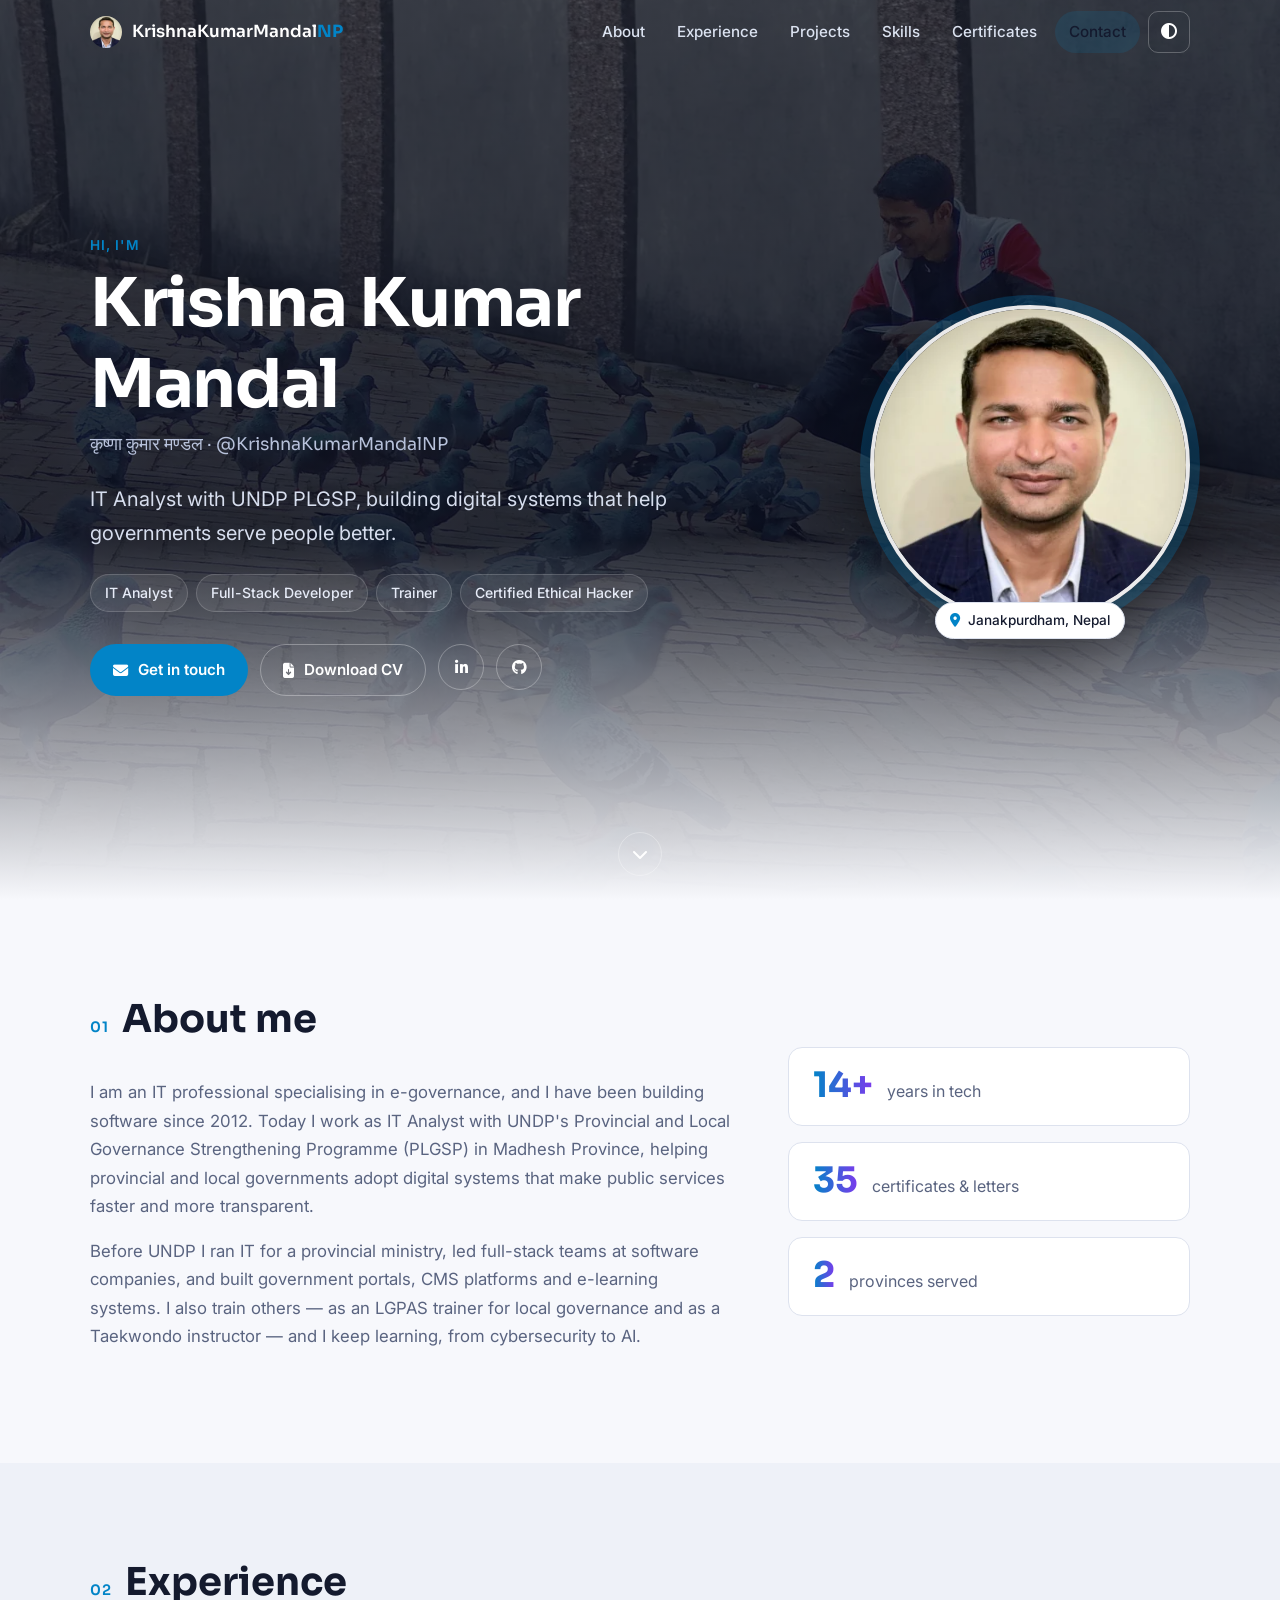
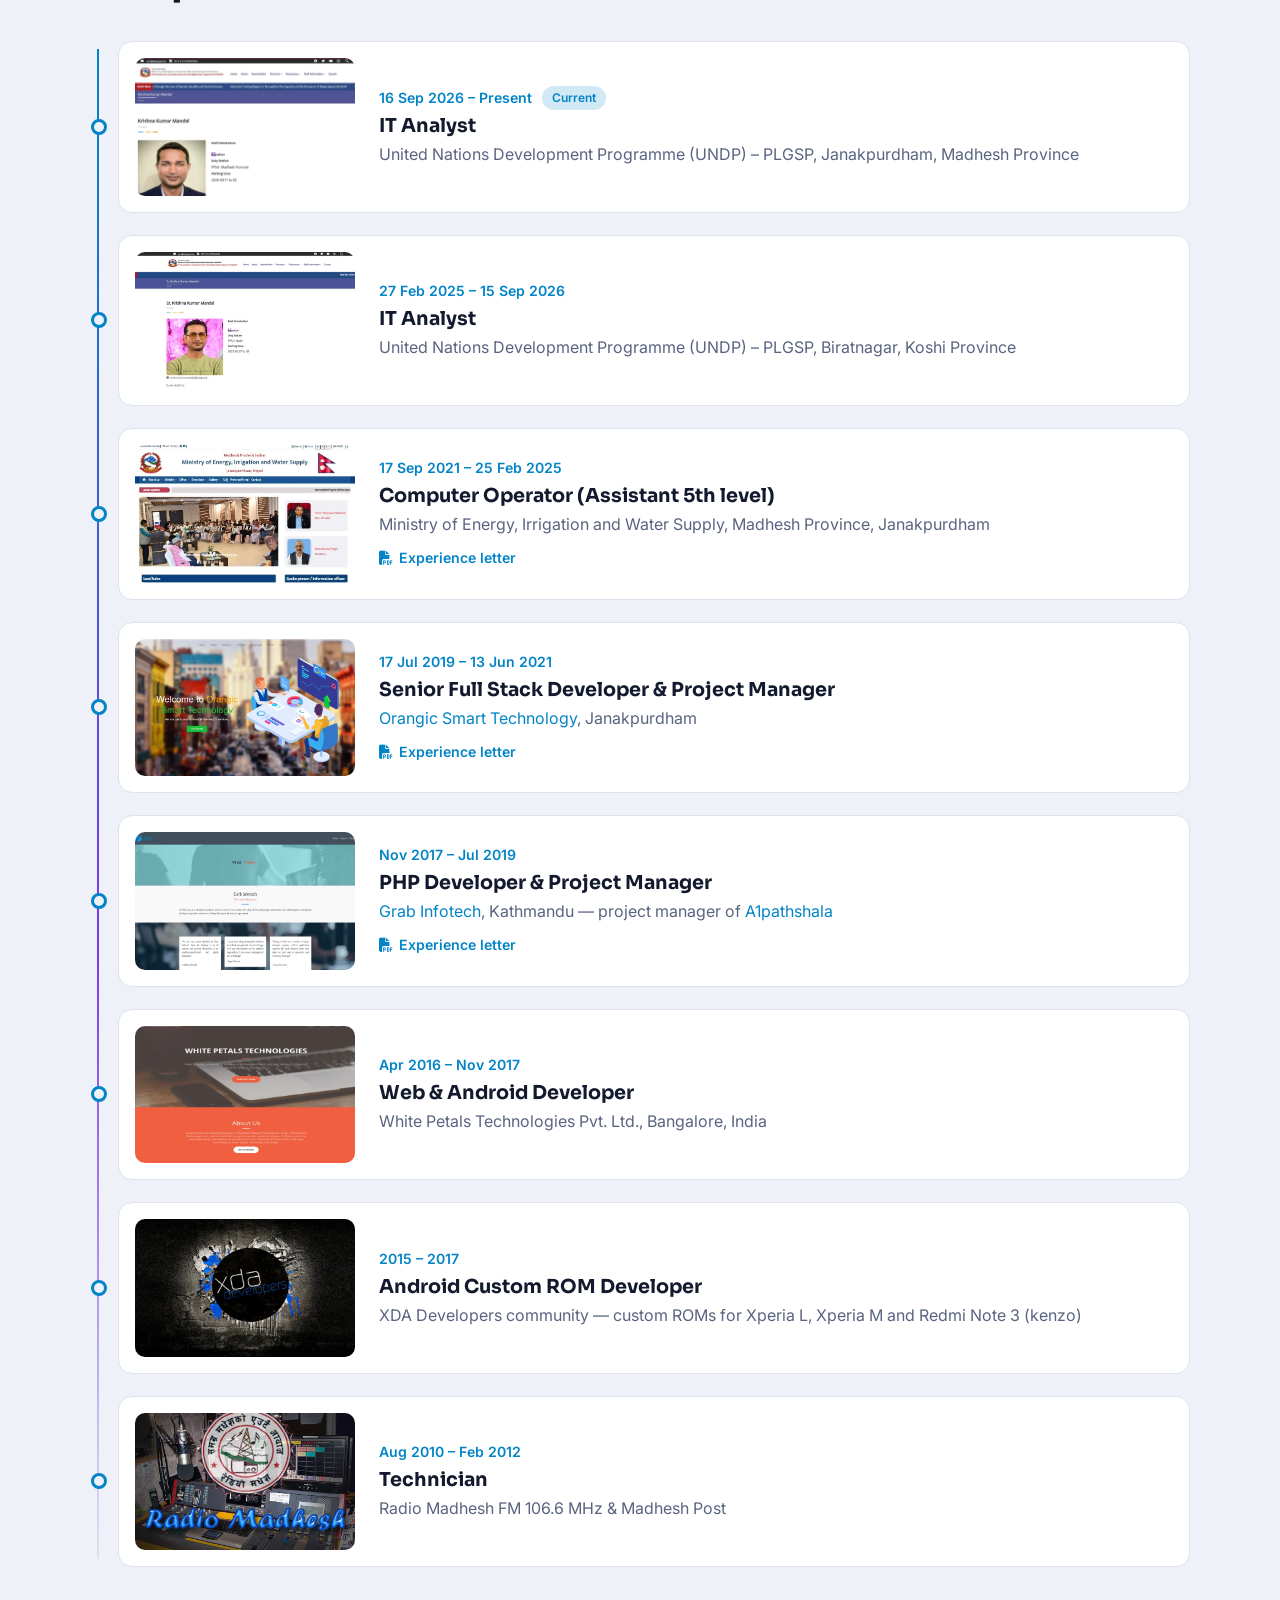
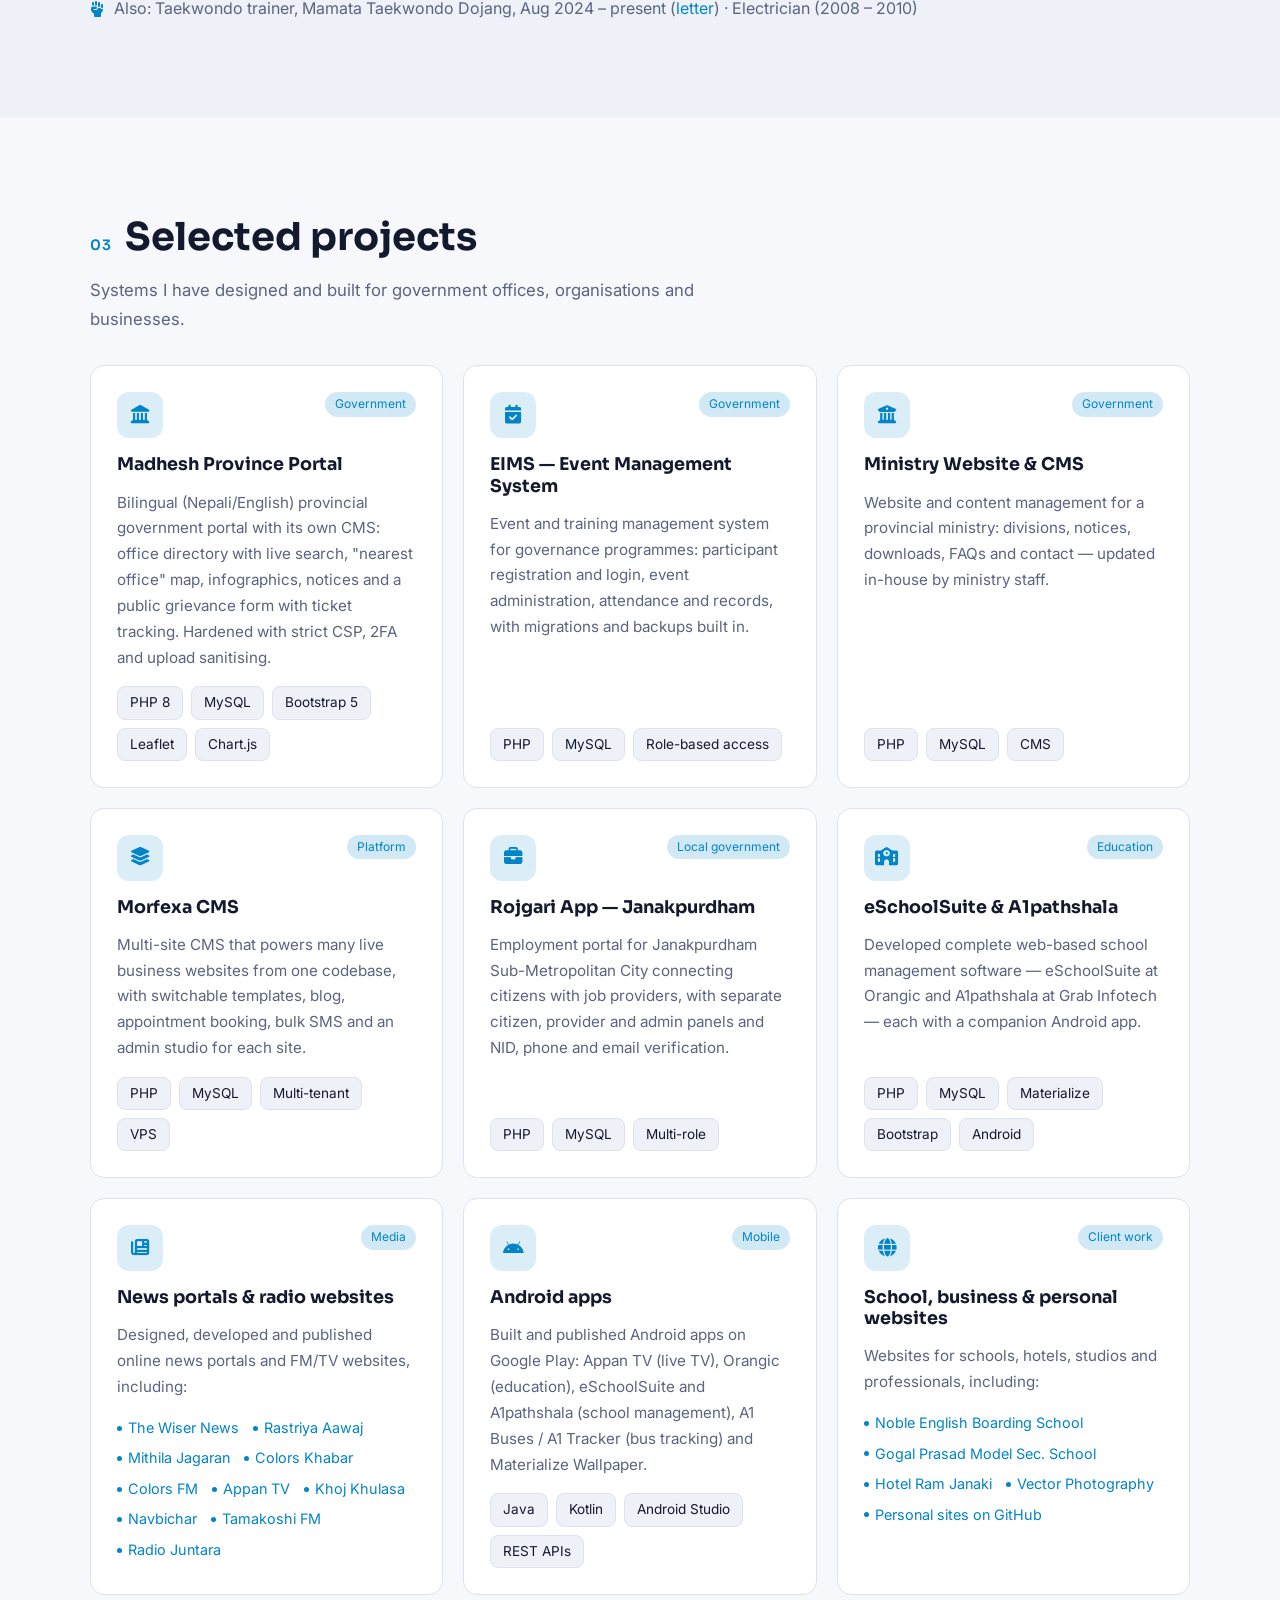
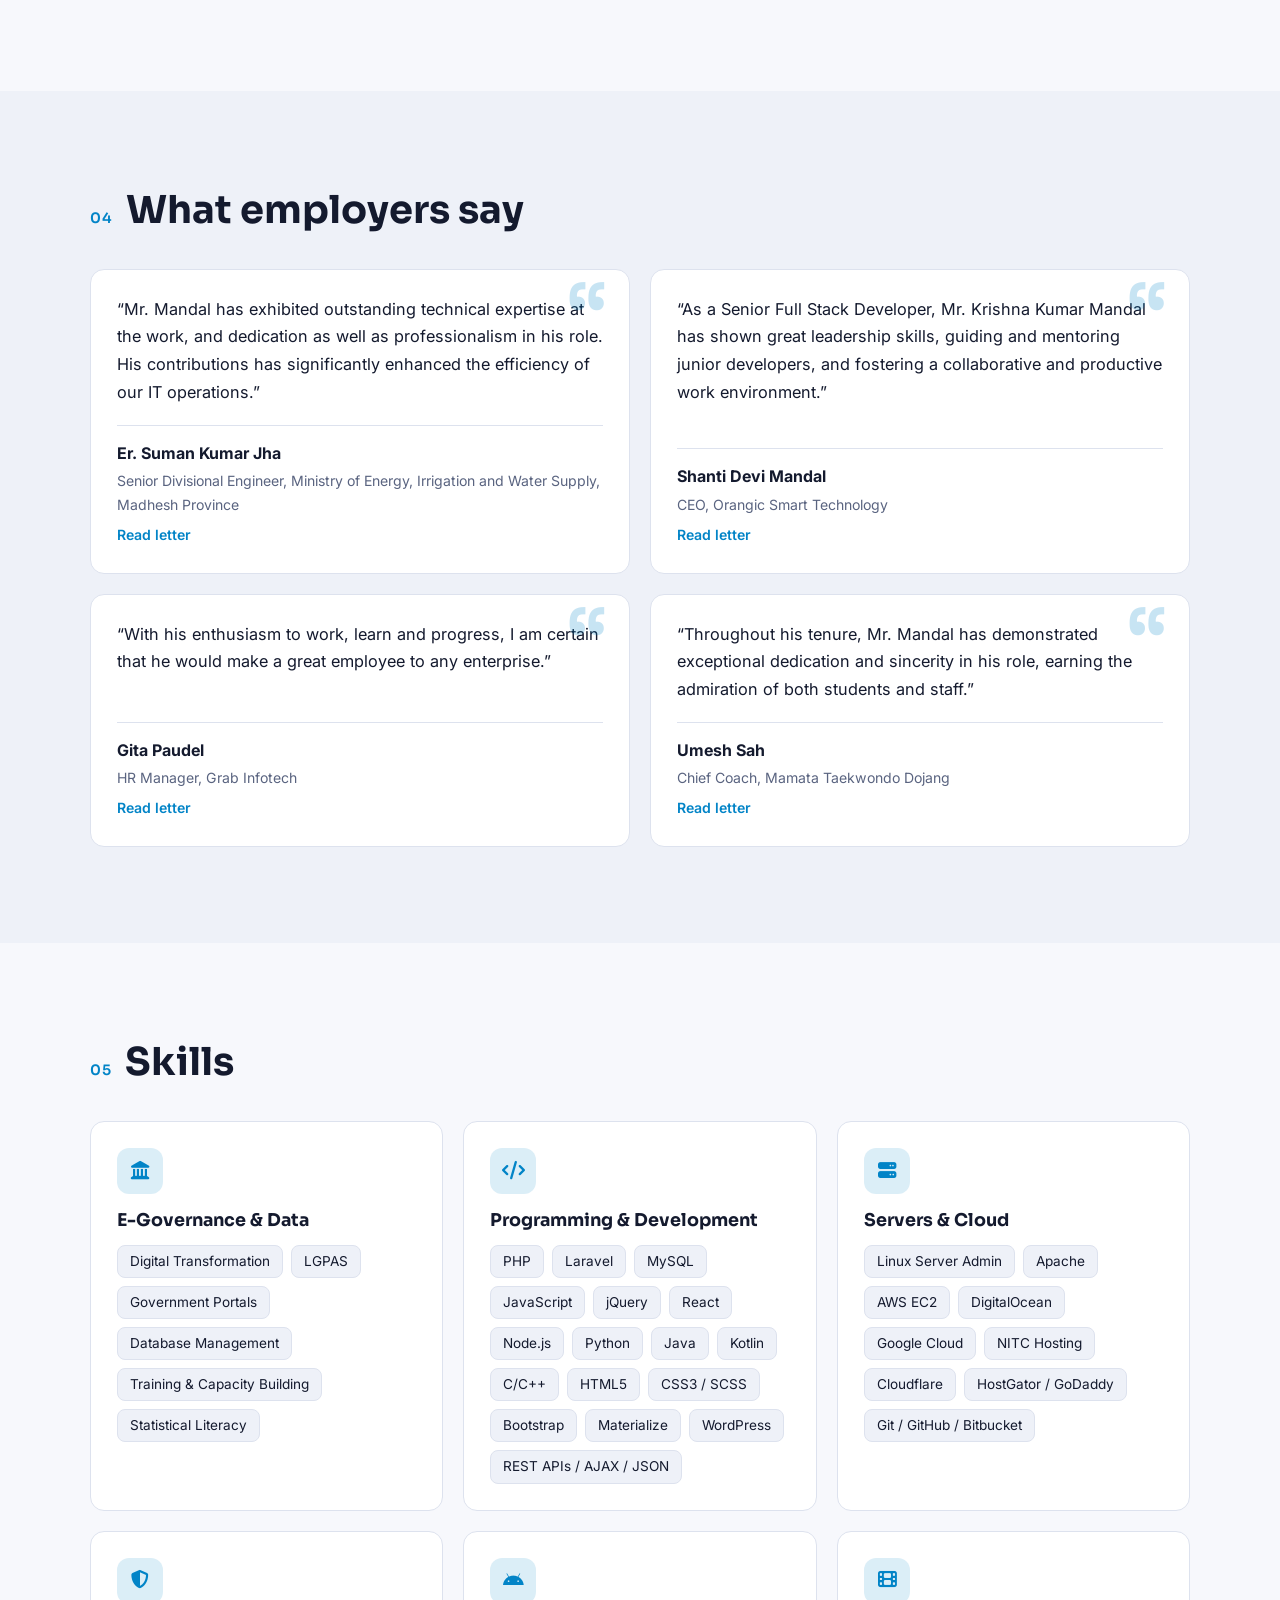
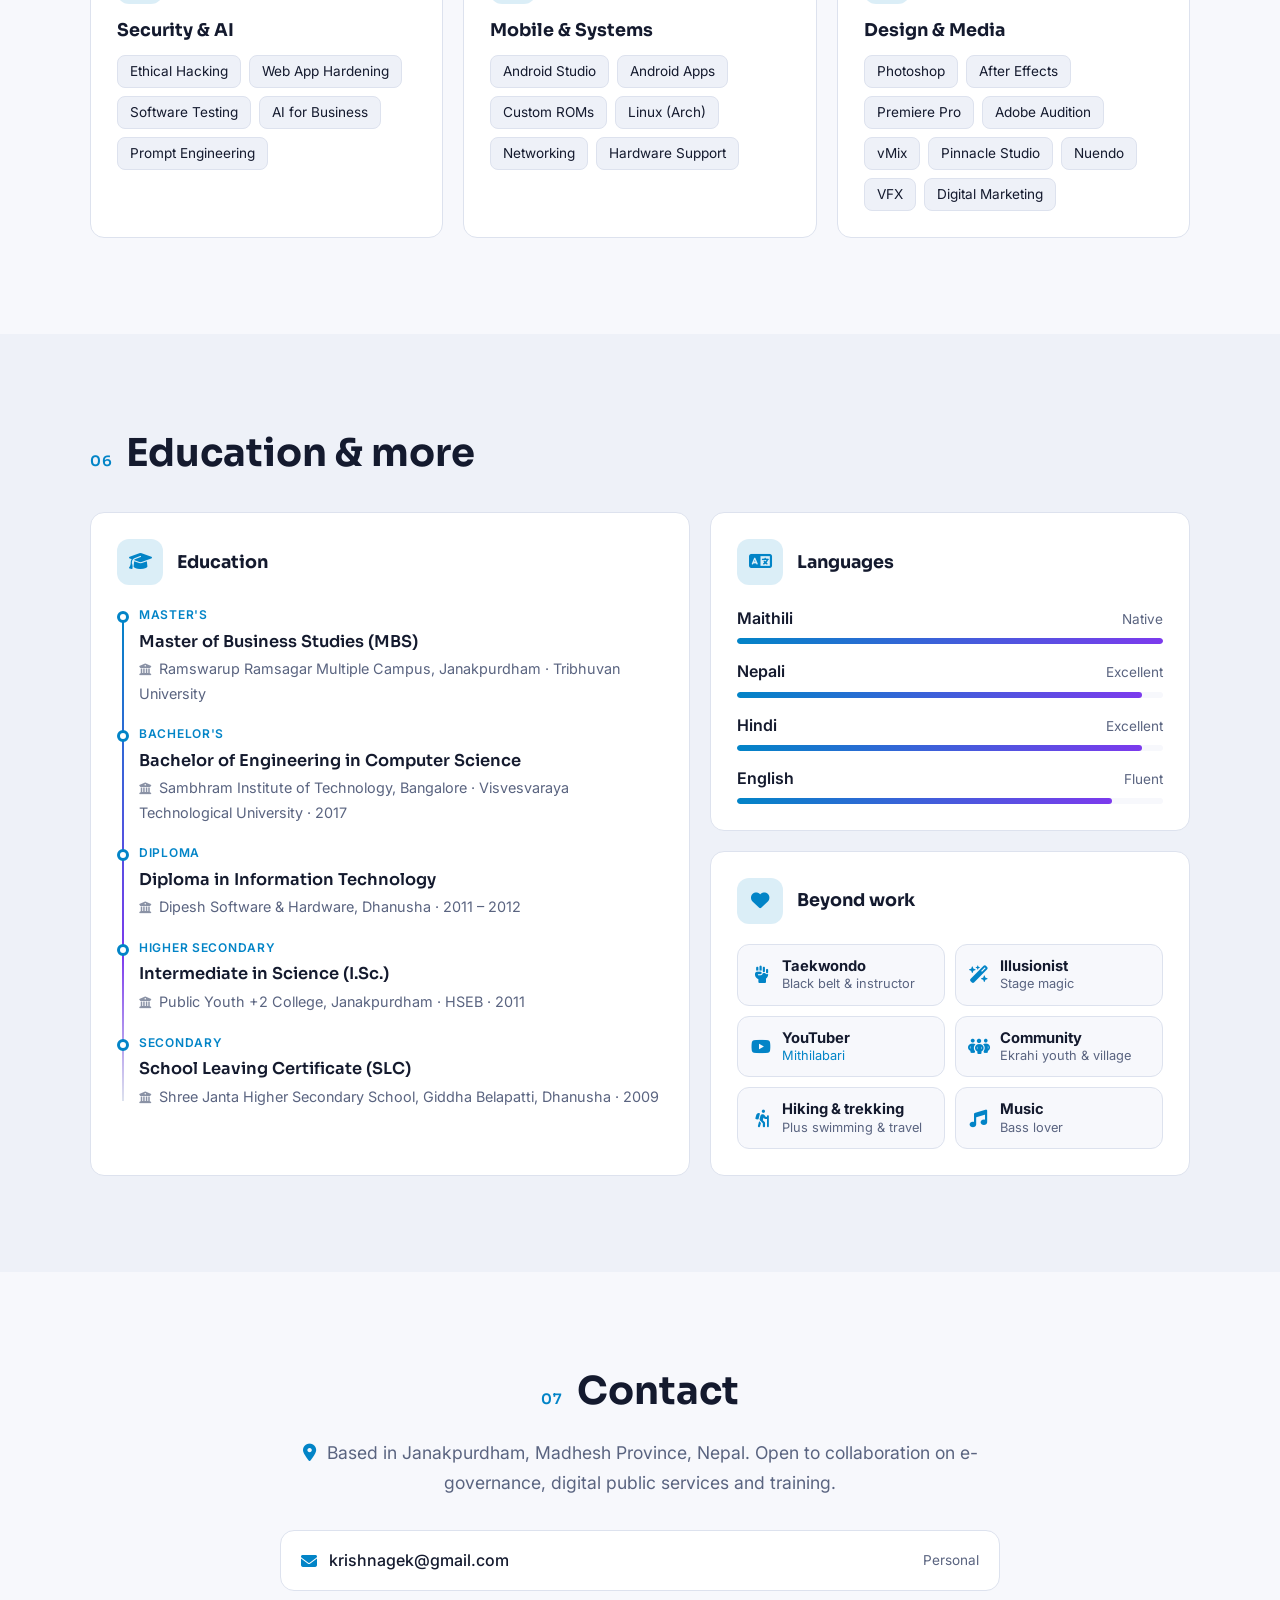
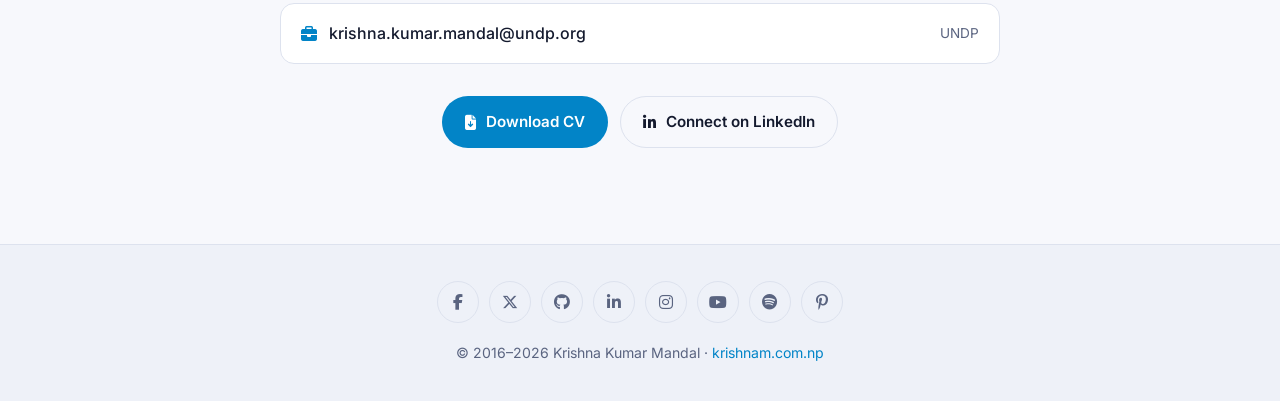
==== index.html @ f841119c "Use IT Analyst as job title Co-Authored-By: Claude Opus 5.5 <noreply@anthropic.com>" ====
<!DOCTYPE html>
<html lang="en">
<head>
	<meta charset="utf-8">
	<meta name="viewport" content="width=device-width, initial-scale=1">
	<title>Krishna Kumar Mandal — IT Analyst</title>
	<meta name="description" content="Krishna Kumar Mandal (कृष्णा कुमार मण्डल) is an IT Analyst with UNDP PLGSP in Janakpurdham, Nepal — building government portals, CMS platforms and digital systems since 2012.">
	<meta name="author" content="Krishna Kumar Mandal">
	<meta name="keywords" content="Krishna Kumar Mandal, कृष्णा कुमार मण्डल, KrishnaKumarMandalNP, hacksterkrishna, krishna mandal, IT analyst, e-governance, UNDP, PLGSP, LGPAS, Madhesh Province, Koshi Province, Janakpurdham, full stack developer, PHP developer, Nepal">
	<meta name="robots" content="index, follow">
	<link rel="canonical" href="https://krishnam.com.np/">

	<!-- Site verification -->
	<meta name="google-site-verification" content="TbnP3-AzugEywa9hH31K4Ud82XLgYtoHEo0uzJ1GhJk">
	<meta name="p:domain_verify" content="372b259136776056f7aa1ce5b2c9c7e9">
	<meta name="msvalidate.01" content="0D26ECF855818B83CFB030E426FFCFA2">

	<!-- Social preview -->
	<meta property="og:type" content="profile">
	<meta property="og:title" content="Krishna Kumar Mandal — IT Analyst">
	<meta property="og:description" content="IT Analyst with UNDP PLGSP, Madhesh Province. Full-stack developer and trainer building digital systems for government since 2012.">
	<meta property="og:url" content="https://krishnam.com.np/">
	<meta property="og:image" content="https://krishnam.com.np/images/web/og.jpg">
	<meta name="twitter:card" content="summary_large_image">

	<link rel="icon" type="image/png" href="images/icon.png">
	<link rel="apple-touch-icon" href="images/icon.png">
	<meta name="theme-color" content="#0b1020">
	<script>
		document.documentElement.classList.add('js');
		try { var t = localStorage.getItem('theme'); if (t) document.documentElement.dataset.theme = t; } catch (e) {}
	</script>

	<!-- Google Tag Manager -->
	<script>(function(w,d,s,l,i){w[l]=w[l]||[];w[l].push({'gtm.start':
	new Date().getTime(),event:'gtm.js'});var f=d.getElementsByTagName(s)[0],
	j=d.createElement(s),dl=l!='dataLayer'?'&l='+l:'';j.async=true;j.src=
	'https://www.googletagmanager.com/gtm.js?id='+i+dl;f.parentNode.insertBefore(j,f);
	})(window,document,'script','dataLayer','GTM-P4JSN5J');</script>
	<!-- End Google Tag Manager -->

	<link rel="preconnect" href="https://fonts.googleapis.com">
	<link rel="preconnect" href="https://fonts.gstatic.com" crossorigin>
	<link rel="stylesheet" href="https://fonts.googleapis.com/css2?family=Inter:wght@400;500;600&family=Sora:wght@600;700&display=swap">
	<link rel="stylesheet" href="https://cdnjs.cloudflare.com/ajax/libs/font-awesome/6.5.2/css/all.min.css" crossorigin="anonymous" referrerpolicy="no-referrer">
	<link rel="stylesheet" href="assets/css/style.css">
	<link rel="preload" as="image" href="images/web/banner.webp">

	<script type="application/ld+json">
	{
		"@context": "https://schema.org",
		"@type": "Person",
		"name": "Krishna Kumar Mandal",
		"alternateName": ["कृष्णा कुमार मण्डल", "KrishnaKumarMandalNP", "hacksterkrishna"],
		"url": "https://krishnam.com.np/",
		"image": "https://krishnam.com.np/images/web/krishna.webp",
		"jobTitle": "IT Analyst",
		"worksFor": { "@type": "Organization", "name": "United Nations Development Programme (UNDP) – PLGSP" },
		"address": { "@type": "PostalAddress", "addressLocality": "Janakpurdham", "addressRegion": "Madhesh Province", "addressCountry": "NP" },
		"alumniOf": [
			{ "@type": "CollegeOrUniversity", "name": "Sambhram Institute of Technology, Bangalore (Visvesvaraya Technological University)" },
			{ "@type": "CollegeOrUniversity", "name": "Ramswarup Ramsagar Multiple Campus, Janakpurdham (Tribhuvan University)" }
		],
		"knowsLanguage": ["Nepali", "Maithili", "Hindi", "English"],
		"knowsAbout": ["E-governance", "Web development", "PHP", "Database management", "Digital transformation", "Cybersecurity", "LGPAS"],
		"sameAs": [
			"https://github.com/KrishnaKumarMandalNP",
			"https://www.linkedin.com/in/hacksterkrishna",
			"https://www.facebook.com/KrishnaKumarMandalNP",
			"https://x.com/hacksterkrishna",
			"https://instagram.com/hacksterkrishna",
			"https://www.youtube.com/mithilabari"
		]
	}
	</script>
</head>
<body>
	<!-- Google Tag Manager (noscript) -->
	<noscript><iframe src="https://www.googletagmanager.com/ns.html?id=GTM-P4JSN5J" height="0" width="0" style="display:none;visibility:hidden"></iframe></noscript>

	<a class="skip-link" href="#main">Skip to content</a>

	<header class="site-header" id="top">
		<div class="container nav-bar">
			<a class="brand" href="#top" aria-label="KrishnaKumarMandalNP — back to top">
				<img src="images/web/krishna-sm.webp" alt="" width="32" height="32">
				<span>KrishnaKumarMandal<b>NP</b></span>
			</a>
			<div class="nav-tools">
				<button class="theme-toggle" type="button" aria-label="Switch colour theme"><i class="fa-solid fa-circle-half-stroke" aria-hidden="true"></i></button>
				<button class="nav-toggle" aria-expanded="false" aria-controls="site-nav" aria-label="Open menu">
					<i class="fa-solid fa-bars" aria-hidden="true"></i>
				</button>
			</div>
			<nav id="site-nav" class="site-nav" aria-label="Main">
				<a href="#about">About</a>
				<a href="#experience">Experience</a>
				<a href="#projects">Projects</a>
				<a href="#skills">Skills</a>
				<a href="certificates.html">Certificates</a>
				<a href="#contact" class="nav-cta">Contact</a>
			</nav>
		</div>
	</header>

	<main id="main">
		<!-- Hero -->
		<section class="hero">
			<div class="container hero-inner">
				<div class="hero-text">
					<p class="eyebrow">Hi, I'm</p>
					<h1>Krishna Kumar Mandal</h1>
					<p class="handle"><span lang="ne">कृष्णा कुमार मण्डल</span> · @KrishnaKumarMandalNP</p>
					<p class="lead">IT Analyst with UNDP PLGSP, building digital systems that help governments serve people better.</p>
					<ul class="chips" aria-label="Roles">
						<li>IT Analyst</li>
						<li>Full-Stack Developer</li>
						<li>Trainer</li>
						<li>Certified Ethical Hacker</li>
					</ul>
					<div class="hero-actions">
						<a class="btn btn-primary" href="#contact"><i class="fa-solid fa-envelope" aria-hidden="true"></i> Get in touch</a>
						<a class="btn btn-ghost" href="cv/Krishna-Kumar-Mandal-CV.pdf" target="_blank" rel="noopener"><i class="fa-solid fa-file-arrow-down" aria-hidden="true"></i> Download CV</a>
						<a class="btn btn-ghost btn-icon" href="https://www.linkedin.com/in/hacksterkrishna" target="_blank" rel="noopener" aria-label="LinkedIn"><i class="fa-brands fa-linkedin-in" aria-hidden="true"></i></a>
						<a class="btn btn-ghost btn-icon" href="https://github.com/KrishnaKumarMandalNP" target="_blank" rel="noopener" aria-label="GitHub"><i class="fa-brands fa-github" aria-hidden="true"></i></a>
					</div>
				</div>
				<div class="hero-photo">
					<img src="images/web/krishna.webp" alt="Portrait of Krishna Kumar Mandal" width="365" height="365">
					<p class="hero-badge"><i class="fa-solid fa-location-dot" aria-hidden="true"></i> Janakpurdham, Nepal</p>
				</div>
			</div>
			<a class="scroll-hint" href="#about" aria-label="Scroll to About"><i class="fa-solid fa-chevron-down" aria-hidden="true"></i></a>
		</section>

		<!-- About -->
		<section id="about" class="section">
			<div class="container about-grid">
				<div class="reveal">
					<h2 class="section-title"><span>01</span> About me</h2>
					<p>I am an IT professional specialising in e-governance, and I have been building software since 2012. Today I work as IT Analyst with UNDP's Provincial and Local Governance Strengthening Programme (PLGSP) in Madhesh Province, helping provincial and local governments adopt digital systems that make public services faster and more transparent.</p>
					<p>Before UNDP I ran IT for a provincial ministry, led full-stack teams at software companies, and built government portals, CMS platforms and e-learning systems. I also train others — as an LGPAS trainer for local governance and as a Taekwondo instructor — and I keep learning, from cybersecurity to AI.</p>
				</div>
				<ul class="stats reveal" aria-label="Highlights">
					<li><strong data-since="2012">10+</strong><span>years in tech</span></li>
					<li><strong>35</strong><span>certificates &amp; letters</span></li>
					<li><strong>2</strong><span>provinces served</span></li>
				</ul>
			</div>
		</section>

		<!-- Experience -->
		<section id="experience" class="section section-alt">
			<div class="container">
				<h2 class="section-title reveal"><span>02</span> Experience</h2>
				<ol class="timeline">
					<li class="job reveal">
						<img src="images/web/plgsp-madhesh.webp" alt="Krishna Kumar Mandal's staff profile on the PLGSP website" width="900" height="563" loading="lazy">
						<div class="job-body">
							<p class="job-date">16 Sep 2026 – Present <span class="badge">Current</span></p>
							<h3>IT Analyst</h3>
							<p class="job-org">United Nations Development Programme (UNDP) – PLGSP, Janakpurdham, Madhesh Province</p>
						</div>
					</li>
					<li class="job reveal">
						<img src="images/web/plgsp.webp" alt="PLGSP – Provincial and Local Governance Strengthening Programme" width="900" height="458" loading="lazy">
						<div class="job-body">
							<p class="job-date">27 Feb 2025 – 15 Sep 2026</p>
							<h3>IT Analyst</h3>
							<p class="job-org">United Nations Development Programme (UNDP) – PLGSP, Biratnagar, Koshi Province</p>
						</div>
					</li>
					<li class="job reveal">
						<img src="images/web/mowsed.webp" alt="Ministry of Energy, Irrigation and Water Supply, Madhesh Province" width="681" height="435" loading="lazy">
						<div class="job-body">
							<p class="job-date">17 Sep 2021 – 25 Feb 2025</p>
							<h3>Computer Operator (Assistant 5th level)</h3>
							<p class="job-org">Ministry of Energy, Irrigation and Water Supply, Madhesh Province, Janakpurdham</p>
							<a class="job-doc" href="certificate/experience-mowsed-madhesh-2025.pdf" target="_blank" rel="noopener"><i class="fa-solid fa-file-pdf" aria-hidden="true"></i> Experience letter</a>
						</div>
					</li>
					<li class="job reveal">
						<img src="images/web/orangic.webp" alt="Orangic Smart Technology" width="900" height="447" loading="lazy">
						<div class="job-body">
							<p class="job-date">17 Jul 2019 – 13 Jun 2021</p>
							<h3>Senior Full Stack Developer &amp; Project Manager</h3>
							<p class="job-org"><a href="https://orangicsmarttechnology.com.np" target="_blank" rel="noopener">Orangic Smart Technology</a>, Janakpurdham</p>
							<a class="job-doc" href="certificate/experience-orangic-2021.pdf" target="_blank" rel="noopener"><i class="fa-solid fa-file-pdf" aria-hidden="true"></i> Experience letter</a>
						</div>
					</li>
					<li class="job reveal">
						<img src="images/web/pic06.webp" alt="Grab Infotech" width="683" height="416" loading="lazy">
						<div class="job-body">
							<p class="job-date">Nov 2017 – Jul 2019</p>
							<h3>PHP Developer &amp; Project Manager</h3>
							<p class="job-org"><a href="http://grabinfotech.com/" target="_blank" rel="noopener">Grab Infotech</a>, Kathmandu — project manager of <a href="https://a1pathshala.com/" target="_blank" rel="noopener">A1pathshala</a></p>
							<a class="job-doc" href="certificate/experience-grab-infotech-2019.pdf" target="_blank" rel="noopener"><i class="fa-solid fa-file-pdf" aria-hidden="true"></i> Experience letter</a>
						</div>
					</li>
					<li class="job reveal">
						<img src="images/web/pic01.webp" alt="White Petals Technologies website" width="638" height="416" loading="lazy">
						<div class="job-body">
							<p class="job-date">Apr 2016 – Nov 2017</p>
							<h3>Web &amp; Android Developer</h3>
							<p class="job-org">White Petals Technologies Pvt. Ltd., Bangalore, India</p>
						</div>
					</li>
					<li class="job reveal">
						<img src="images/web/pic02.webp" alt="Android custom ROM development" width="770" height="416" loading="lazy">
						<div class="job-body">
							<p class="job-date">2015 – 2017</p>
							<h3>Android Custom ROM Developer</h3>
							<p class="job-org">XDA Developers community — custom ROMs for Xperia L, Xperia M and Redmi Note 3 (kenzo)</p>
						</div>
					</li>
					<li class="job reveal">
						<img src="images/web/pic03.webp" alt="Radio Madhesh FM 106.6 MHz" width="800" height="599" loading="lazy">
						<div class="job-body">
							<p class="job-date">Aug 2010 – Feb 2012</p>
							<h3>Technician</h3>
							<p class="job-org">Radio Madhesh FM 106.6 MHz &amp; Madhesh Post</p>
						</div>
					</li>
				</ol>
				<p class="also reveal"><i class="fa-solid fa-hand-fist" aria-hidden="true"></i> <span>Also: Taekwondo trainer, Mamata Taekwondo Dojang, Aug 2024 – present (<a href="certificate/taekwondo-instructor-mamata-dojang-2081.pdf" target="_blank" rel="noopener">letter</a>) · Electrician (2008 – 2010)</span></p>
			</div>
		</section>

		<!-- Projects -->
		<section id="projects" class="section">
			<div class="container">
				<h2 class="section-title reveal"><span>03</span> Selected projects</h2>
				<p class="section-lead reveal">Systems I have designed and built for government offices, organisations and businesses.</p>
				<div class="cards projects">
					<article class="card project reveal">
						<div class="project-head"><i class="fa-solid fa-landmark card-icon" aria-hidden="true"></i><span class="badge">Government</span></div>
						<h3>Madhesh Province Portal</h3>
						<p>Bilingual (Nepali/English) provincial government portal with its own CMS: office directory with live search, "nearest office" map, infographics, notices and a public grievance form with ticket tracking. Hardened with strict CSP, 2FA and upload sanitising.</p>
						<ul class="tags"><li>PHP 8</li><li>MySQL</li><li>Bootstrap 5</li><li>Leaflet</li><li>Chart.js</li></ul>
					</article>
					<article class="card project reveal">
						<div class="project-head"><i class="fa-solid fa-calendar-check card-icon" aria-hidden="true"></i><span class="badge">Government</span></div>
						<h3>EIMS — Event Management System</h3>
						<p>Event and training management system for governance programmes: participant registration and login, event administration, attendance and records, with migrations and backups built in.</p>
						<ul class="tags"><li>PHP</li><li>MySQL</li><li>Role-based access</li></ul>
					</article>
					<article class="card project reveal">
						<div class="project-head"><i class="fa-solid fa-building-columns card-icon" aria-hidden="true"></i><span class="badge">Government</span></div>
						<h3>Ministry Website &amp; CMS</h3>
						<p>Website and content management for a provincial ministry: divisions, notices, downloads, FAQs and contact — updated in-house by ministry staff.</p>
						<ul class="tags"><li>PHP</li><li>MySQL</li><li>CMS</li></ul>
					</article>
					<article class="card project reveal">
						<div class="project-head"><i class="fa-solid fa-layer-group card-icon" aria-hidden="true"></i><span class="badge">Platform</span></div>
						<h3>Morfexa CMS</h3>
						<p>Multi-site CMS that powers many live business websites from one codebase, with switchable templates, blog, appointment booking, bulk SMS and an admin studio for each site.</p>
						<ul class="tags"><li>PHP</li><li>MySQL</li><li>Multi-tenant</li><li>VPS</li></ul>
					</article>
					<article class="card project reveal">
						<div class="project-head"><i class="fa-solid fa-briefcase card-icon" aria-hidden="true"></i><span class="badge">Local government</span></div>
						<h3>Rojgari App — Janakpurdham</h3>
						<p>Employment portal for Janakpurdham Sub-Metropolitan City connecting citizens with job providers, with separate citizen, provider and admin panels and NID, phone and email verification.</p>
						<ul class="tags"><li>PHP</li><li>MySQL</li><li>Multi-role</li></ul>
					</article>
					<article class="card project reveal">
						<div class="project-head"><i class="fa-solid fa-school card-icon" aria-hidden="true"></i><span class="badge">Education</span></div>
						<h3>eSchoolSuite &amp; A1pathshala</h3>
						<p>Developed complete web-based school management software — eSchoolSuite at Orangic and A1pathshala at Grab Infotech — each with a companion Android app.</p>
						<ul class="tags"><li>PHP</li><li>MySQL</li><li>Materialize</li><li>Bootstrap</li><li>Android</li></ul>
					</article>
					<article class="card project reveal">
						<div class="project-head"><i class="fa-solid fa-newspaper card-icon" aria-hidden="true"></i><span class="badge">Media</span></div>
						<h3>News portals &amp; radio websites</h3>
						<p>Designed, developed and published online news portals and FM/TV websites, including:</p>
						<ul class="link-list">
							<li><a href="https://thewisernews.com" target="_blank" rel="noopener">The Wiser News</a></li>
							<li><a href="https://rastriyaawaj.com" target="_blank" rel="noopener">Rastriya Aawaj</a></li>
							<li><a href="https://mithilajagaran.com" target="_blank" rel="noopener">Mithila Jagaran</a></li>
							<li><a href="https://colorskhabar.com" target="_blank" rel="noopener">Colors Khabar</a></li>
							<li><a href="https://colorsfm.com.np" target="_blank" rel="noopener">Colors FM</a></li>
							<li><a href="https://www.appantv.com.np" target="_blank" rel="noopener">Appan TV</a></li>
							<li><a href="https://khojkhulasa.com" target="_blank" rel="noopener">Khoj Khulasa</a></li>
							<li><a href="http://navbichar.com" target="_blank" rel="noopener">Navbichar</a></li>
							<li><a href="https://tamakoshifm.com" target="_blank" rel="noopener">Tamakoshi FM</a></li>
							<li><a href="https://eradiojuntara.com" target="_blank" rel="noopener">Radio Juntara</a></li>
						</ul>
					</article>
					<article class="card project reveal">
						<div class="project-head"><i class="fa-brands fa-android card-icon" aria-hidden="true"></i><span class="badge">Mobile</span></div>
						<h3>Android apps</h3>
						<p>Built and published Android apps on Google Play: Appan TV (live TV), Orangic (education), eSchoolSuite and A1pathshala (school management), A1 Buses / A1 Tracker (bus tracking) and Materialize Wallpaper.</p>
						<ul class="tags"><li>Java</li><li>Kotlin</li><li>Android Studio</li><li>REST APIs</li></ul>
					</article>
					<article class="card project reveal">
						<div class="project-head"><i class="fa-solid fa-globe card-icon" aria-hidden="true"></i><span class="badge">Client work</span></div>
						<h3>School, business &amp; personal websites</h3>
						<p>Websites for schools, hotels, studios and professionals, including:</p>
						<ul class="link-list">
							<li><a href="https://noblejnk.edu.np" target="_blank" rel="noopener">Noble English Boarding School</a></li>
							<li><a href="https://gogalprasad.edu.np" target="_blank" rel="noopener">Gogal Prasad Model Sec. School</a></li>
							<li><a href="https://hotelramjanaki.com" target="_blank" rel="noopener">Hotel Ram Janaki</a></li>
							<li><a href="https://vectorphotography.github.io" target="_blank" rel="noopener">Vector Photography</a></li>
							<li><a href="https://github.com/KrishnaKumarMandalNP?tab=repositories" target="_blank" rel="noopener">Personal sites on GitHub</a></li>
						</ul>
					</article>
				</div>
			</div>
		</section>

		<!-- Testimonials -->
		<section id="testimonials" class="section section-alt">
			<div class="container">
				<h2 class="section-title reveal"><span>04</span> What employers say</h2>
				<div class="cards quotes">
					<figure class="card quote reveal">
						<blockquote>“Mr. Mandal has exhibited outstanding technical expertise at the work, and dedication as well as professionalism in his role. His contributions has significantly enhanced the efficiency of our IT operations.”</blockquote>
						<figcaption><strong>Er. Suman Kumar Jha</strong><span>Senior Divisional Engineer, Ministry of Energy, Irrigation and Water Supply, Madhesh Province</span><a href="certificate/experience-mowsed-madhesh-2025.pdf" target="_blank" rel="noopener">Read letter</a></figcaption>
					</figure>
					<figure class="card quote reveal">
						<blockquote>“As a Senior Full Stack Developer, Mr. Krishna Kumar Mandal has shown great leadership skills, guiding and mentoring junior developers, and fostering a collaborative and productive work environment.”</blockquote>
						<figcaption><strong>Shanti Devi Mandal</strong><span>CEO, Orangic Smart Technology</span><a href="certificate/experience-orangic-2021.pdf" target="_blank" rel="noopener">Read letter</a></figcaption>
					</figure>
					<figure class="card quote reveal">
						<blockquote>“With his enthusiasm to work, learn and progress, I am certain that he would make a great employee to any enterprise.”</blockquote>
						<figcaption><strong>Gita Paudel</strong><span>HR Manager, Grab Infotech</span><a href="certificate/experience-grab-infotech-2019.pdf" target="_blank" rel="noopener">Read letter</a></figcaption>
					</figure>
					<figure class="card quote reveal">
						<blockquote>“Throughout his tenure, Mr. Mandal has demonstrated exceptional dedication and sincerity in his role, earning the admiration of both students and staff.”</blockquote>
						<figcaption><strong>Umesh Sah</strong><span>Chief Coach, Mamata Taekwondo Dojang</span><a href="certificate/taekwondo-instructor-mamata-dojang-2081.pdf" target="_blank" rel="noopener">Read letter</a></figcaption>
					</figure>
				</div>
			</div>
		</section>

		<!-- Skills -->
		<section id="skills" class="section">
			<div class="container">
				<h2 class="section-title reveal"><span>05</span> Skills</h2>
				<div class="cards">
					<article class="card reveal">
						<i class="fa-solid fa-landmark card-icon" aria-hidden="true"></i>
						<h3>E-Governance &amp; Data</h3>
						<ul class="tags"><li>Digital Transformation</li><li>LGPAS</li><li>Government Portals</li><li>Database Management</li><li>Training &amp; Capacity Building</li><li>Statistical Literacy</li></ul>
					</article>
					<article class="card reveal">
						<i class="fa-solid fa-code card-icon" aria-hidden="true"></i>
						<h3>Programming &amp; Development</h3>
						<ul class="tags"><li>PHP</li><li>Laravel</li><li>MySQL</li><li>JavaScript</li><li>jQuery</li><li>React</li><li>Node.js</li><li>Python</li><li>Java</li><li>Kotlin</li><li>C/C++</li><li>HTML5</li><li>CSS3 / SCSS</li><li>Bootstrap</li><li>Materialize</li><li>WordPress</li><li>REST APIs / AJAX / JSON</li></ul>
					</article>
					<article class="card reveal">
						<i class="fa-solid fa-server card-icon" aria-hidden="true"></i>
						<h3>Servers &amp; Cloud</h3>
						<ul class="tags"><li>Linux Server Admin</li><li>Apache</li><li>AWS EC2</li><li>DigitalOcean</li><li>Google Cloud</li><li>NITC Hosting</li><li>Cloudflare</li><li>HostGator / GoDaddy</li><li>Git / GitHub / Bitbucket</li></ul>
					</article>
					<article class="card reveal">
						<i class="fa-solid fa-shield-halved card-icon" aria-hidden="true"></i>
						<h3>Security &amp; AI</h3>
						<ul class="tags"><li>Ethical Hacking</li><li>Web App Hardening</li><li>Software Testing</li><li>AI for Business</li><li>Prompt Engineering</li></ul>
					</article>
					<article class="card reveal">
						<i class="fa-brands fa-android card-icon" aria-hidden="true"></i>
						<h3>Mobile &amp; Systems</h3>
						<ul class="tags"><li>Android Studio</li><li>Android Apps</li><li>Custom ROMs</li><li>Linux (Arch)</li><li>Networking</li><li>Hardware Support</li></ul>
					</article>
					<article class="card reveal">
						<i class="fa-solid fa-film card-icon" aria-hidden="true"></i>
						<h3>Design &amp; Media</h3>
						<ul class="tags"><li>Photoshop</li><li>After Effects</li><li>Premiere Pro</li><li>Adobe Audition</li><li>vMix</li><li>Pinnacle Studio</li><li>Nuendo</li><li>VFX</li><li>Digital Marketing</li></ul>
					</article>
				</div>
			</div>
		</section>

		<!-- Education & more -->
		<section id="education" class="section section-alt">
			<div class="container">
				<h2 class="section-title reveal"><span>06</span> Education &amp; more</h2>
				<div class="edu-grid">
					<article class="card edu reveal">
						<div class="card-title"><i class="fa-solid fa-graduation-cap card-icon" aria-hidden="true"></i><h3>Education</h3></div>
						<ol class="edu-list">
							<li>
								<span class="edu-level">Master's</span>
								<strong>Master of Business Studies (MBS)</strong>
								<span class="edu-school"><i class="fa-solid fa-building-columns" aria-hidden="true"></i> Ramswarup Ramsagar Multiple Campus, Janakpurdham · Tribhuvan University</span>
							</li>
							<li>
								<span class="edu-level">Bachelor's</span>
								<strong>Bachelor of Engineering in Computer Science</strong>
								<span class="edu-school"><i class="fa-solid fa-building-columns" aria-hidden="true"></i> Sambhram Institute of Technology, Bangalore · Visvesvaraya Technological University · 2017</span>
							</li>
							<li>
								<span class="edu-level">Diploma</span>
								<strong>Diploma in Information Technology</strong>
								<span class="edu-school"><i class="fa-solid fa-building-columns" aria-hidden="true"></i> Dipesh Software &amp; Hardware, Dhanusha · 2011 – 2012</span>
							</li>
							<li>
								<span class="edu-level">Higher secondary</span>
								<strong>Intermediate in Science (I.Sc.)</strong>
								<span class="edu-school"><i class="fa-solid fa-building-columns" aria-hidden="true"></i> Public Youth +2 College, Janakpurdham · HSEB · 2011</span>
							</li>
							<li>
								<span class="edu-level">Secondary</span>
								<strong>School Leaving Certificate (SLC)</strong>
								<span class="edu-school"><i class="fa-solid fa-building-columns" aria-hidden="true"></i> Shree Janta Higher Secondary School, Giddha Belapatti, Dhanusha · 2009</span>
							</li>
						</ol>
					</article>

					<article class="card reveal">
						<div class="card-title"><i class="fa-solid fa-language card-icon" aria-hidden="true"></i><h3>Languages</h3></div>
						<ul class="langs">
							<li><span class="lang-name">Maithili</span><span class="lang-level">Native</span><span class="meter" aria-hidden="true"><span style="width:100%"></span></span></li>
							<li><span class="lang-name">Nepali</span><span class="lang-level">Excellent</span><span class="meter" aria-hidden="true"><span style="width:95%"></span></span></li>
							<li><span class="lang-name">Hindi</span><span class="lang-level">Excellent</span><span class="meter" aria-hidden="true"><span style="width:95%"></span></span></li>
							<li><span class="lang-name">English</span><span class="lang-level">Fluent</span><span class="meter" aria-hidden="true"><span style="width:88%"></span></span></li>
						</ul>
					</article>

					<article class="card reveal">
						<div class="card-title"><i class="fa-solid fa-heart card-icon" aria-hidden="true"></i><h3>Beyond work</h3></div>
						<ul class="hobbies">
							<li><i class="fa-solid fa-hand-fist" aria-hidden="true"></i><strong>Taekwondo</strong><span>Black belt &amp; instructor</span></li>
							<li><i class="fa-solid fa-wand-magic-sparkles" aria-hidden="true"></i><strong>Illusionist</strong><span>Stage magic</span></li>
							<li><i class="fa-brands fa-youtube" aria-hidden="true"></i><strong>YouTuber</strong><span><a href="https://www.youtube.com/mithilabari" target="_blank" rel="noopener">Mithilabari</a></span></li>
							<li><i class="fa-solid fa-people-group" aria-hidden="true"></i><strong>Community</strong><span>Ekrahi youth &amp; village</span></li>
							<li><i class="fa-solid fa-person-hiking" aria-hidden="true"></i><strong>Hiking &amp; trekking</strong><span>Plus swimming &amp; travel</span></li>
							<li><i class="fa-solid fa-music" aria-hidden="true"></i><strong>Music</strong><span>Bass lover</span></li>
						</ul>
					</article>
				</div>
			</div>
		</section>

		<!-- Contact -->
		<section id="contact" class="section contact">
			<div class="container contact-inner reveal">
				<h2 class="section-title"><span>07</span> Contact</h2>
				<p class="contact-lead"><i class="fa-solid fa-location-dot" aria-hidden="true"></i> Based in Janakpurdham, Madhesh Province, Nepal. Open to collaboration on e-governance, digital public services and training.</p>
				<ul class="emails">
					<li><a href="mailto:krishnagek@gmail.com"><i class="fa-solid fa-envelope" aria-hidden="true"></i> krishnagek@gmail.com</a><span>Personal</span></li>
					<li><a href="mailto:krishna.kumar.mandal@undp.org"><i class="fa-solid fa-briefcase" aria-hidden="true"></i> krishna.kumar.mandal@undp.org</a><span>UNDP</span></li>
				</ul>
				<div class="contact-actions">
					<a class="btn btn-primary" href="cv/Krishna-Kumar-Mandal-CV.pdf" target="_blank" rel="noopener"><i class="fa-solid fa-file-arrow-down" aria-hidden="true"></i> Download CV</a>
					<a class="btn btn-ghost" href="https://www.linkedin.com/in/hacksterkrishna" target="_blank" rel="noopener"><i class="fa-brands fa-linkedin-in" aria-hidden="true"></i> Connect on LinkedIn</a>
				</div>
			</div>
		</section>
	</main>

	<footer class="site-footer">
		<div class="container footer-inner">
			<ul class="socials" aria-label="Social profiles">
				<li><a href="https://www.facebook.com/KrishnaKumarMandalNP" target="_blank" rel="noopener" aria-label="Facebook"><i class="fa-brands fa-facebook-f" aria-hidden="true"></i></a></li>
				<li><a href="https://x.com/hacksterkrishna" target="_blank" rel="noopener" aria-label="X (Twitter)"><i class="fa-brands fa-x-twitter" aria-hidden="true"></i></a></li>
				<li><a href="https://github.com/KrishnaKumarMandalNP" target="_blank" rel="noopener" aria-label="GitHub"><i class="fa-brands fa-github" aria-hidden="true"></i></a></li>
				<li><a href="https://www.linkedin.com/in/hacksterkrishna" target="_blank" rel="noopener" aria-label="LinkedIn"><i class="fa-brands fa-linkedin-in" aria-hidden="true"></i></a></li>
				<li><a href="https://instagram.com/hacksterkrishna" target="_blank" rel="noopener" aria-label="Instagram"><i class="fa-brands fa-instagram" aria-hidden="true"></i></a></li>
				<li><a href="https://www.youtube.com/mithilabari" target="_blank" rel="noopener" aria-label="YouTube"><i class="fa-brands fa-youtube" aria-hidden="true"></i></a></li>
				<li><a href="https://open.spotify.com/user/hacksterkrishna" target="_blank" rel="noopener" aria-label="Spotify"><i class="fa-brands fa-spotify" aria-hidden="true"></i></a></li>
				<li><a href="https://www.pinterest.com/hacksterkrishna" target="_blank" rel="noopener" aria-label="Pinterest"><i class="fa-brands fa-pinterest-p" aria-hidden="true"></i></a></li>
			</ul>
			<p class="copyright">&copy; 2016–<span id="year">2026</span> Krishna Kumar Mandal · <a href="https://krishnam.com.np/">krishnam.com.np</a></p>
		</div>
	</footer>

	<script src="assets/js/site.js" defer></script>
</body>
</html>
---- assets/css/style.css ----
/* krishnam.com.np — site styles */

:root {
	--bg: #0b1020;
	--bg-alt: #10172b;
	--surface: #151d35;
	--border: #243052;
	--text: #e6e9f2;
	--muted: #9aa3bd;
	--accent: #38bdf8;
	--accent-2: #a78bfa;
	--accent-ink: #04121d;
	--radius: 14px;
	--shadow: 0 10px 30px rgba(0, 0, 0, .35);
	--font: "Inter", system-ui, -apple-system, "Segoe UI", Roboto, sans-serif;
	--font-display: "Sora", var(--font);
	color-scheme: dark;
}

/* Light theme: follows the device unless the visitor picked one with the toggle */
@media (prefers-color-scheme: light) {
	:root:not([data-theme="dark"]) {
		--bg: #f7f8fc;
		--bg-alt: #eef1f8;
		--surface: #ffffff;
		--border: #dde2ee;
		--text: #141a2e;
		--muted: #5a6480;
		--accent: #0284c7;
		--accent-2: #7c3aed;
		--accent-ink: #ffffff;
		--shadow: 0 10px 30px rgba(20, 26, 46, .08);
		color-scheme: light;
	}
}
:root[data-theme="light"] {
	--bg: #f7f8fc;
	--bg-alt: #eef1f8;
	--surface: #ffffff;
	--border: #dde2ee;
	--text: #141a2e;
	--muted: #5a6480;
	--accent: #0284c7;
	--accent-2: #7c3aed;
	--accent-ink: #ffffff;
	--shadow: 0 10px 30px rgba(20, 26, 46, .08);
	color-scheme: light;
}

*, *::before, *::after { box-sizing: border-box; }

html { scroll-behavior: smooth; scroll-padding-top: 72px; }

body {
	margin: 0;
	background: var(--bg);
	color: var(--text);
	font: 400 1rem/1.7 var(--font);
	-webkit-font-smoothing: antialiased;
}

img { max-width: 100%; height: auto; display: block; }

a { color: var(--accent); text-decoration: none; }
a:hover { text-decoration: underline; }

h1, h2, h3 { font-family: var(--font-display); line-height: 1.2; margin: 0; }

:focus-visible { outline: 2px solid var(--accent); outline-offset: 3px; border-radius: 4px; }

.container { width: min(1100px, 100% - 32px); margin-inline: auto; }

.skip-link {
	position: absolute; left: 16px; top: -48px; z-index: 100;
	background: var(--accent); color: var(--accent-ink);
	padding: 8px 14px; border-radius: 8px;
}
.skip-link:focus { top: 12px; }

/* ---------- Header ---------- */

.site-header {
	position: fixed; inset: 0 0 auto; z-index: 50;
	transition: background .25s, border-color .25s, backdrop-filter .25s;
	border-bottom: 1px solid transparent;
}
.site-header.scrolled {
	background: color-mix(in srgb, var(--bg) 82%, transparent);
	backdrop-filter: blur(12px);
	border-bottom-color: var(--border);
}

.nav-bar { display: flex; align-items: center; justify-content: space-between; height: 64px; }

.brand { display: flex; align-items: center; gap: 10px; color: #fff; font-family: var(--font-display); font-weight: 600; font-size: 1.05rem; }
.brand:hover { text-decoration: none; }
.brand img { border-radius: 50%; object-fit: cover; }

.nav-tools { display: flex; align-items: center; gap: 8px; order: 3; flex-shrink: 0; }
.brand { min-width: 0; }
.brand span { overflow: hidden; text-overflow: ellipsis; white-space: nowrap; }
@media (max-width: 420px) {
	.brand { font-size: .9rem; gap: 8px; }
	.theme-toggle { margin-left: 0; }
}
.theme-toggle {
	background: none; border: 1px solid rgba(255, 255, 255, .25); color: #fff;
	width: 42px; height: 42px; border-radius: 10px; font-size: 1rem; cursor: pointer; margin-left: 8px;
}
.site-header.scrolled .theme-toggle { color: var(--text); border-color: var(--border); }
.theme-toggle:hover { border-color: var(--accent); }
.brand b { color: var(--accent); font-weight: 700; }
.site-header.scrolled .brand { color: var(--text); }

.site-nav { display: flex; gap: 4px; align-items: center; margin-left: auto; }
.site-nav a {
	color: #dbe2f0; padding: 8px 14px; border-radius: 999px; font-weight: 500; font-size: .95rem;
}
.site-header.scrolled .site-nav a { color: var(--muted); }
.site-nav a:hover, .site-nav a.active, .site-header.scrolled .site-nav a.active { text-decoration: none; color: var(--text); background: color-mix(in srgb, var(--accent) 14%, transparent); }
.site-header:not(.scrolled) .site-nav a:hover { color: #fff; }
.site-nav .nav-cta, .site-header.scrolled .site-nav .nav-cta { background: var(--accent); color: var(--accent-ink); }
.site-nav .nav-cta:hover { background: var(--accent); filter: brightness(1.1); color: var(--accent-ink); }

.nav-toggle {
	display: none; background: none; border: 1px solid rgba(255, 255, 255, .25); color: #fff;
	width: 42px; height: 42px; border-radius: 10px; font-size: 1.1rem; cursor: pointer;
}
.site-header.scrolled .nav-toggle { color: var(--text); border-color: var(--border); }

@media (max-width: 920px) {
	.nav-toggle { display: inline-grid; place-items: center; }
	.site-nav {
		position: absolute; top: 64px; left: 16px; right: 16px;
		flex-direction: column; align-items: stretch; gap: 2px;
		background: var(--surface); border: 1px solid var(--border); border-radius: var(--radius);
		padding: 8px; box-shadow: var(--shadow);
		opacity: 0; transform: translateY(-8px); pointer-events: none; transition: opacity .2s, transform .2s;
	}
	.site-nav.open { opacity: 1; transform: none; pointer-events: auto; }
	.site-nav a, .site-header.scrolled .site-nav a { color: var(--text); padding: 12px 14px; border-radius: 10px; }
	.site-nav .nav-cta { text-align: center; margin-top: 4px; }
}

/* ---------- Hero ---------- */

.hero {
	position: relative; min-height: min(100svh, 900px); display: grid; align-items: center;
	padding: 110px 0 80px; color: #fff;
	background:
		linear-gradient(180deg, rgba(8, 12, 26, .72) 0%, rgba(8, 12, 26, .82) 60%, var(--bg) 100%),
		url("../../images/web/banner.webp") center / cover no-repeat;
}

.hero-inner { display: grid; grid-template-columns: 1fr auto; gap: 56px; align-items: center; }
.hero-photo { position: relative; justify-self: center; }
.hero-photo img {
	width: clamp(220px, 26vw, 320px); aspect-ratio: 1; object-fit: cover; border-radius: 50%;
	border: 4px solid rgba(255, 255, 255, .9);
	box-shadow: 0 0 0 10px color-mix(in srgb, var(--accent) 25%, transparent), 0 25px 60px rgba(0, 0, 0, .45);
}
.hero-badge {
	position: absolute; left: 50%; bottom: -14px; translate: -50% 0; margin: 0; white-space: nowrap;
	background: var(--surface); color: var(--text); border: 1px solid var(--border); border-radius: 999px;
	padding: 6px 14px; font-size: .85rem; font-weight: 500; box-shadow: var(--shadow);
}
.hero-badge i { color: var(--accent); margin-right: 4px; }

@media (max-width: 860px) {
	.hero-inner { grid-template-columns: 1fr; gap: 40px; }
	.hero-photo { order: -1; justify-self: start; }
	.hero-photo img { width: 150px; box-shadow: 0 0 0 6px color-mix(in srgb, var(--accent) 25%, transparent); }
	.hero-badge { display: none; }
}

.eyebrow { margin: 0 0 6px; color: var(--accent); font-weight: 600; letter-spacing: .08em; text-transform: uppercase; font-size: .85rem; }
.hero h1 { font-size: clamp(2.2rem, 6vw, 4.2rem); letter-spacing: -.02em; }
.handle { margin: 6px 0 0; color: #b8c2db; font-family: var(--font-display); font-size: 1.1rem; }
.lead { max-width: 620px; font-size: clamp(1.05rem, 2vw, 1.25rem); color: #d7deee; margin: 22px 0 24px; }

.chips { list-style: none; padding: 0; margin: 0 0 32px; display: flex; flex-wrap: wrap; gap: 8px; max-width: 760px; }
.chips li {
	padding: 6px 14px; border-radius: 999px; font-size: .88rem; font-weight: 500;
	background: rgba(255, 255, 255, .08); border: 1px solid rgba(255, 255, 255, .16); color: #e6ebf7;
}

.hero-actions { display: flex; flex-wrap: wrap; gap: 12px; }

.btn {
	display: inline-flex; align-items: center; gap: 10px;
	padding: 12px 22px; border-radius: 999px; font-weight: 600; font-size: .95rem;
	border: 1px solid transparent; transition: transform .15s, filter .15s, background .15s;
}
.btn:hover { text-decoration: none; transform: translateY(-2px); }
.btn-primary { background: var(--accent); color: var(--accent-ink); }
.btn-primary:hover { filter: brightness(1.1); }
.btn-ghost { border-color: var(--border); color: var(--text); }
.btn-ghost:hover { background: color-mix(in srgb, var(--accent) 12%, transparent); }
.hero .btn-ghost { border-color: rgba(255, 255, 255, .3); color: #fff; }
.btn-icon { padding: 0; width: 46px; height: 46px; justify-content: center; }

.scroll-hint {
	position: absolute; left: 50%; bottom: 24px; translate: -50% 0;
	width: 44px; height: 44px; border-radius: 50%; display: grid; place-items: center;
	color: #fff; border: 1px solid rgba(255, 255, 255, .3);
	animation: bob 2s ease-in-out infinite;
}
.scroll-hint:hover { text-decoration: none; background: rgba(255, 255, 255, .1); }
@keyframes bob { 50% { transform: translateY(6px); } }

/* ---------- Sections ---------- */

.section { padding: 96px 0; }
.section-alt { background: var(--bg-alt); }

.section-title { font-size: clamp(1.7rem, 3.5vw, 2.4rem); margin-bottom: 36px; display: flex; align-items: baseline; gap: 14px; }
.section-title span { font-size: .9rem; color: var(--accent); font-weight: 600; letter-spacing: .05em; }

/* About */
.about-grid { display: grid; grid-template-columns: 1.6fr 1fr; gap: 56px; align-items: center; }
.about-grid p { color: var(--muted); font-size: 1.05rem; margin: 0 0 16px; }
.stats { list-style: none; padding: 0; margin: 0; display: grid; gap: 16px; }
.stats li {
	background: var(--surface); border: 1px solid var(--border); border-radius: var(--radius);
	padding: 20px 24px; display: flex; align-items: baseline; gap: 14px;
}
.stats strong {
	font-family: var(--font-display); font-size: 2.2rem; line-height: 1;
	background: linear-gradient(90deg, var(--accent), var(--accent-2)); -webkit-background-clip: text; background-clip: text; color: transparent;
}
.stats span { color: var(--muted); }

@media (max-width: 860px) {
	.about-grid { grid-template-columns: 1fr; gap: 32px; }
	.stats { grid-template-columns: repeat(3, 1fr); }
	.stats li { flex-direction: column; gap: 6px; padding: 16px; }
	.stats strong { font-size: 1.7rem; }
	.stats span { font-size: .85rem; }
}

/* Experience timeline */
.timeline { list-style: none; padding: 0 0 0 28px; margin: 0; position: relative; display: grid; gap: 22px; }
.timeline::before {
	content: ""; position: absolute; left: 7px; top: 8px; bottom: 8px; width: 2px;
	background: linear-gradient(var(--accent), var(--accent-2) 60%, var(--border));
}
.job {
	position: relative; display: grid; grid-template-columns: 220px 1fr; gap: 24px; align-items: center;
	background: var(--surface); border: 1px solid var(--border); border-radius: var(--radius); padding: 16px;
	transition: border-color .2s, transform .2s;
}
.job:hover { border-color: color-mix(in srgb, var(--accent) 50%, var(--border)); transform: translateX(4px); }
.job::before {
	content: ""; position: absolute; left: -28px; top: 50%; translate: 0 -50%;
	width: 16px; height: 16px; border-radius: 50%; background: var(--bg-alt); border: 3px solid var(--accent);
}
.job img { width: 100%; aspect-ratio: 16 / 10; object-fit: cover; border-radius: 10px; background: var(--bg); }
.job-date { margin: 0 0 4px; color: var(--accent); font-weight: 600; font-size: .88rem; display: flex; align-items: center; gap: 10px; flex-wrap: wrap; }
.badge { background: color-mix(in srgb, var(--accent) 18%, transparent); color: var(--accent); padding: 2px 10px; border-radius: 999px; font-size: .75rem; }
.job h3 { font-size: 1.2rem; margin-bottom: 4px; }
.job-org { margin: 0; color: var(--muted); }
.job-doc { display: inline-flex; align-items: center; gap: 6px; margin-top: 8px; font-size: .88rem; font-weight: 600; }
.also { margin: 28px 0 0; color: var(--muted); display: flex; align-items: center; gap: 10px; }
.also i { color: var(--accent); }

@media (max-width: 640px) {
	.timeline { padding-left: 22px; }
	.timeline::before { left: 4px; }
	.job { grid-template-columns: 1fr; gap: 14px; }
	.job::before { left: -23px; top: 28px; translate: none; width: 14px; height: 14px; }
	.job:hover { transform: none; }
}

/* Cards */
.cards { display: grid; grid-template-columns: repeat(auto-fill, minmax(min(300px, 100%), 1fr)); gap: 20px; }
.cards-3 { grid-template-columns: repeat(auto-fit, minmax(min(240px, 100%), 1fr)); }
.card {
	background: var(--surface); border: 1px solid var(--border); border-radius: var(--radius);
	padding: 26px; transition: border-color .2s, transform .2s;
}
.card:hover { border-color: color-mix(in srgb, var(--accent) 50%, var(--border)); transform: translateY(-3px); }
.card-icon {
	display: inline-grid; place-items: center; width: 46px; height: 46px; border-radius: 12px; font-size: 1.15rem;
	color: var(--accent); background: color-mix(in srgb, var(--accent) 14%, transparent); margin-bottom: 16px;
}
.card h3 { font-size: 1.1rem; margin-bottom: 14px; }

.tags { list-style: none; padding: 0; margin: 0; display: flex; flex-wrap: wrap; gap: 8px; }
.tags li {
	font-size: .85rem; padding: 4px 12px; border-radius: 8px;
	background: var(--bg-alt); border: 1px solid var(--border); color: var(--text);
}
.section-alt .tags li { background: var(--bg); }

.list { list-style: none; padding: 0; margin: 0; display: grid; gap: 12px; }
.list li { display: flex; flex-direction: column; padding-left: 16px; border-left: 2px solid var(--border); }
.list strong { font-weight: 600; }
.list span { color: var(--muted); font-size: .92rem; }

.section-lead { color: var(--muted); font-size: 1.05rem; margin: -20px 0 32px; max-width: 640px; }

/* Projects */
.project { display: flex; flex-direction: column; }
.project-head { display: flex; justify-content: space-between; align-items: flex-start; }
.project p { color: var(--muted); margin: 0 0 16px; font-size: .95rem; }
.project .tags { margin-top: auto; }
.link-list { list-style: none; margin: 0; padding: 0; display: flex; flex-wrap: wrap; gap: 6px 14px; font-size: .9rem; }
.link-list li { display: inline-flex; align-items: center; gap: 6px; }
.link-list li::before { content: ""; width: 5px; height: 5px; border-radius: 50%; background: var(--accent); }
.project .card-link { margin-top: 14px; }

/* Testimonials */
.quotes { grid-template-columns: repeat(auto-fit, minmax(min(420px, 100%), 1fr)); }
.quote { margin: 0; display: flex; flex-direction: column; gap: 18px; position: relative; }
.quote::before {
	content: "\201C"; position: absolute; top: 4px; right: 22px; font: 700 5rem/1 var(--font-display);
	color: color-mix(in srgb, var(--accent) 22%, transparent);
}
.quote blockquote { margin: 0; font-size: 1.02rem; line-height: 1.7; }
.quote figcaption { margin-top: auto; display: flex; flex-direction: column; gap: 2px; padding-top: 14px; border-top: 1px solid var(--border); }
.quote figcaption span { color: var(--muted); font-size: .88rem; }
.quote figcaption a { font-size: .88rem; font-weight: 600; margin-top: 4px; }

.contact-actions { display: flex; flex-wrap: wrap; gap: 12px; justify-content: center; }

/* Education & more */
.edu-grid { display: grid; grid-template-columns: 1.25fr 1fr; grid-template-rows: auto 1fr; gap: 20px; }
.edu-grid .edu { grid-row: span 2; }
.card-title { display: flex; align-items: center; gap: 14px; margin-bottom: 20px; }
.card-title .card-icon { margin: 0; }
.card-title h3 { margin: 0; }

.edu-list { list-style: none; margin: 0; padding: 0 0 0 22px; position: relative; display: grid; gap: 18px; }
.edu-list::before {
	content: ""; position: absolute; left: 5px; top: 8px; bottom: 8px; width: 2px;
	background: linear-gradient(var(--accent), var(--accent-2) 70%, var(--border));
}
.edu-list li { position: relative; display: flex; flex-direction: column; gap: 2px; }
.edu-list li::before {
	content: ""; position: absolute; left: -22px; top: 6px; width: 12px; height: 12px; border-radius: 50%;
	background: var(--surface); border: 3px solid var(--accent);
}
.edu-level { font-size: .75rem; font-weight: 600; letter-spacing: .06em; text-transform: uppercase; color: var(--accent); }
.edu-list strong { font-family: var(--font-display); font-weight: 600; font-size: 1.02rem; }
.edu-school { color: var(--muted); font-size: .9rem; }
.edu-school i { font-size: .75rem; margin-right: 4px; opacity: .7; }

.langs { list-style: none; margin: 0; padding: 0; display: grid; gap: 14px; }
.langs li { display: grid; grid-template-columns: 1fr auto; gap: 6px 12px; align-items: baseline; }
.lang-name { font-weight: 600; }
.lang-level { color: var(--muted); font-size: .85rem; }
.meter { grid-column: 1 / -1; height: 6px; border-radius: 999px; background: var(--bg-alt); overflow: hidden; }
.section-alt .meter { background: var(--bg); }
.meter span { display: block; height: 100%; border-radius: inherit; background: linear-gradient(90deg, var(--accent), var(--accent-2)); }

.hobbies { list-style: none; margin: 0; padding: 0; display: grid; grid-template-columns: repeat(auto-fill, minmax(140px, 1fr)); gap: 10px; }
.hobbies li {
	display: grid; grid-template-columns: auto 1fr; grid-template-rows: auto auto; column-gap: 10px; align-items: center;
	padding: 12px; border-radius: 12px; background: var(--bg); border: 1px solid var(--border);
	transition: border-color .2s;
}
.hobbies li:hover { border-color: color-mix(in srgb, var(--accent) 50%, var(--border)); }
.hobbies i { grid-row: span 2; color: var(--accent); font-size: 1.1rem; width: 22px; text-align: center; }
.hobbies strong { font-size: .92rem; line-height: 1.3; }
.hobbies span { color: var(--muted); font-size: .8rem; line-height: 1.3; }

@media (max-width: 860px) {
	.edu-grid { grid-template-columns: 1fr; }
	.edu-grid .edu { grid-row: auto; }
}

.card-link { display: inline-flex; align-items: center; gap: 8px; margin-top: 18px; font-weight: 600; }
.card-link i { transition: transform .15s; }
.card-link:hover i { transform: translateX(3px); }

/* ---------- Inner pages ---------- */

.page-hero {
	padding: 130px 0 56px;
	background:
		radial-gradient(800px 300px at 15% 0%, color-mix(in srgb, var(--accent) 18%, transparent), transparent 70%),
		radial-gradient(600px 300px at 90% 20%, color-mix(in srgb, var(--accent-2) 16%, transparent), transparent 70%),
		var(--bg-alt);
	border-bottom: 1px solid var(--border);
}
.page-hero h1 { font-size: clamp(2rem, 5vw, 3.2rem); letter-spacing: -.02em; }
.page-hero .lead { color: var(--muted); margin: 16px 0 0; }
.breadcrumb { margin: 0 0 12px; color: var(--muted); font-size: .9rem; display: flex; align-items: center; gap: 10px; }
.breadcrumb i { font-size: .7rem; }

.section-tight { padding: 48px 0 96px; }

/* Certificates */
.cert-toolbar { display: flex; justify-content: space-between; align-items: center; gap: 16px; flex-wrap: wrap; margin-bottom: 24px; }
.filters { display: flex; flex-wrap: wrap; gap: 8px; }
.filter {
	font: 500 .9rem var(--font); color: var(--muted); cursor: pointer;
	background: var(--surface); border: 1px solid var(--border); border-radius: 999px; padding: 7px 16px;
}
.filter:hover { color: var(--text); }
.filter.active { background: var(--accent); border-color: var(--accent); color: var(--accent-ink); }
.cert-count { margin: 0; color: var(--muted); font-size: .9rem; }

.cert { display: flex; flex-direction: column; }
.cert-top { display: flex; justify-content: space-between; align-items: flex-start; }
.cert h3 { margin-bottom: 6px; }
.cert-meta { margin: 0; color: var(--muted); font-size: .92rem; }
.cert-note { margin: 8px 0 0; font-size: .92rem; }
.cert-actions { margin-top: auto; padding-top: 20px; display: flex; flex-wrap: wrap; gap: 10px; }
.cert-pending { color: var(--muted); font-size: .85rem; font-style: italic; display: inline-flex; align-items: center; gap: 8px; }
.cert-pending::before { content: ""; width: 8px; height: 8px; border-radius: 50%; background: var(--border); }
.cert-empty { color: var(--muted); }

.btn-sm { padding: 8px 16px; font-size: .88rem; gap: 8px; }

/* Contact */
.contact { text-align: center; }
.contact-inner { max-width: 720px; }
.contact .section-title { justify-content: center; }
.contact-lead { color: var(--muted); font-size: 1.1rem; margin: -12px 0 32px; }
.contact-lead i { color: var(--accent); margin-right: 6px; }
.emails { list-style: none; padding: 0; margin: 0 0 32px; display: grid; gap: 12px; }
.emails li {
	display: flex; justify-content: space-between; align-items: center; gap: 16px; flex-wrap: wrap;
	background: var(--surface); border: 1px solid var(--border); border-radius: var(--radius); padding: 16px 20px; text-align: left;
}
.emails a { color: var(--text); font-weight: 500; overflow-wrap: anywhere; display: flex; align-items: center; gap: 12px; }
.emails a i { color: var(--accent); }
.emails span { color: var(--muted); font-size: .85rem; }

/* Footer */
.site-footer { border-top: 1px solid var(--border); padding: 36px 0; background: var(--bg-alt); }
.footer-inner { display: flex; flex-direction: column; align-items: center; gap: 18px; }
.socials { list-style: none; padding: 0; margin: 0; display: flex; flex-wrap: wrap; justify-content: center; gap: 10px; }
.socials a {
	width: 42px; height: 42px; display: grid; place-items: center; border-radius: 50%;
	color: var(--muted); border: 1px solid var(--border); transition: color .15s, border-color .15s, transform .15s;
}
.socials a:hover { color: var(--accent); border-color: var(--accent); transform: translateY(-2px); text-decoration: none; }
.copyright { margin: 0; color: var(--muted); font-size: .88rem; text-align: center; }

/* Scroll reveal (only when JS is running) */
.js .reveal { opacity: 0; transform: translateY(18px); transition: opacity .6s ease, transform .6s ease; }
.js .reveal.visible { opacity: 1; transform: none; }

@media (prefers-reduced-motion: reduce) {
	html { scroll-behavior: auto; }
	*, *::before, *::after { animation: none !important; transition: none !important; }
	.js .reveal { opacity: 1; transform: none; }
}
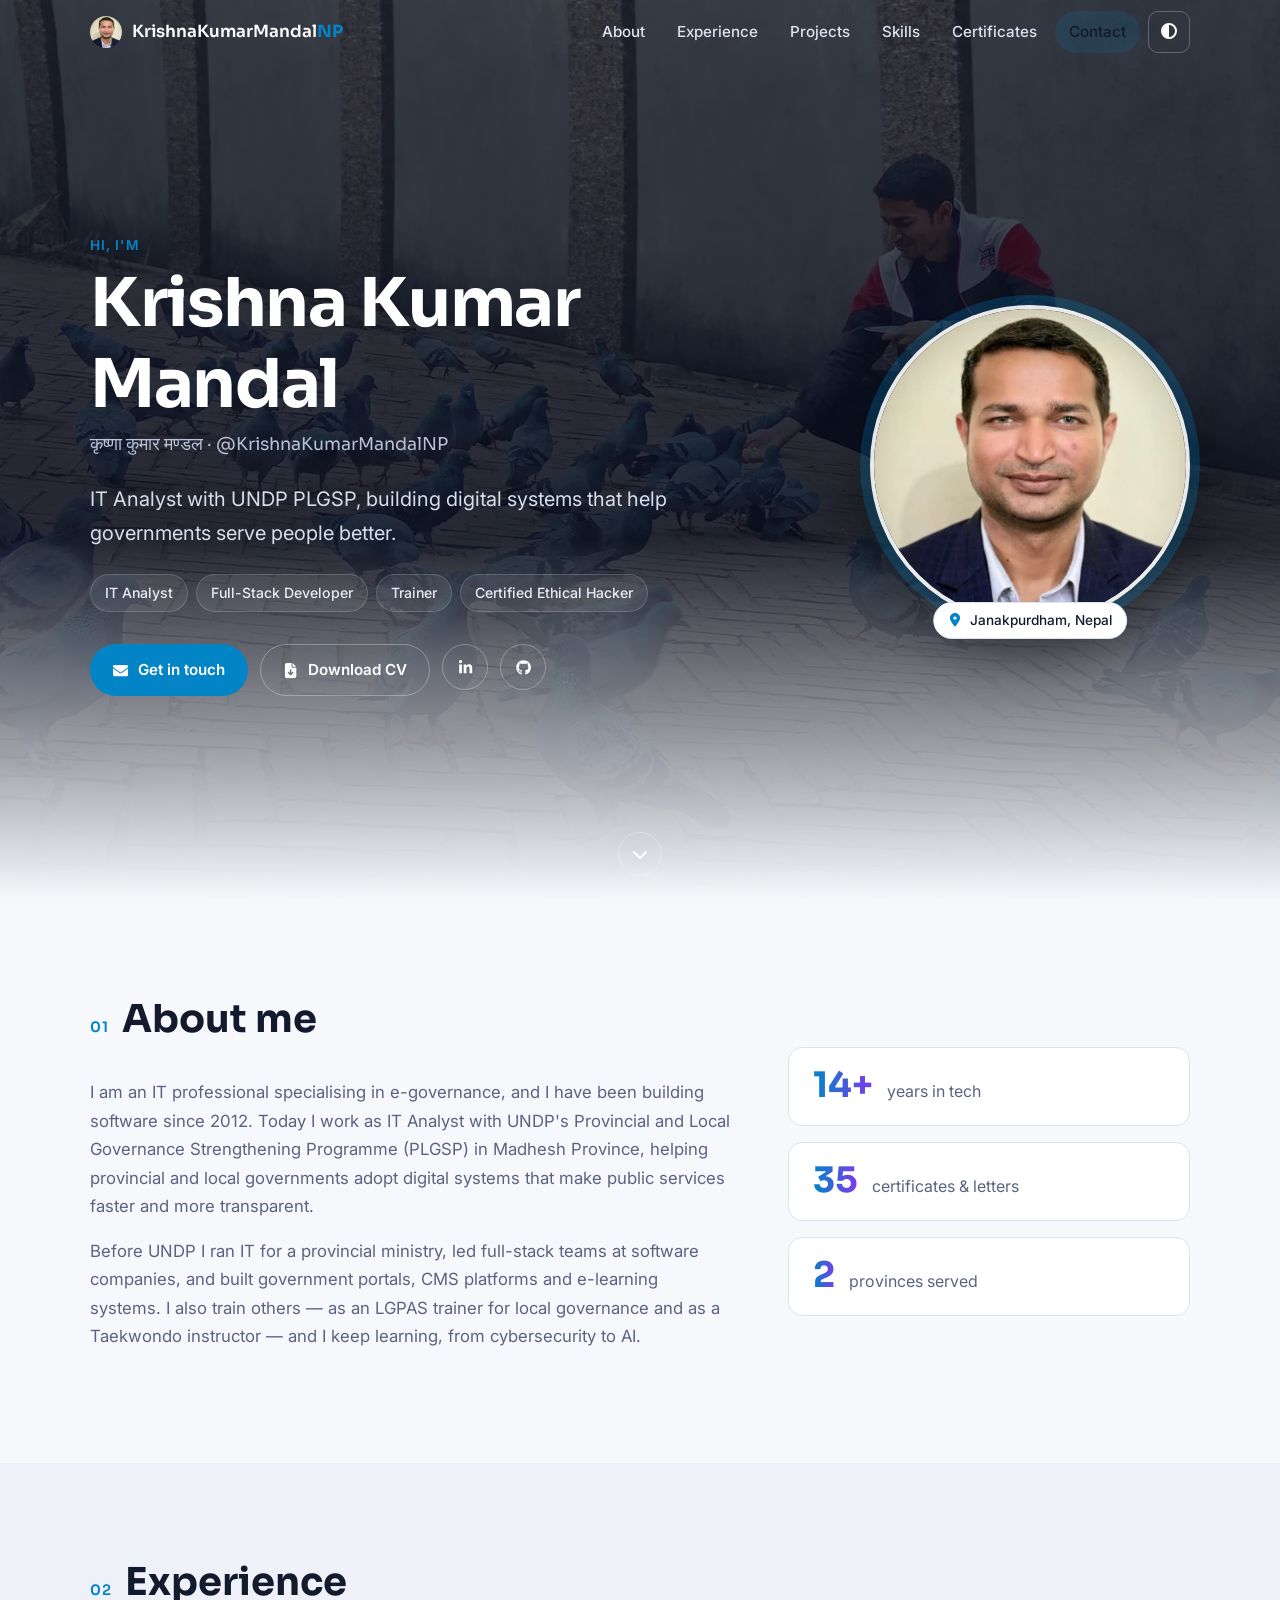
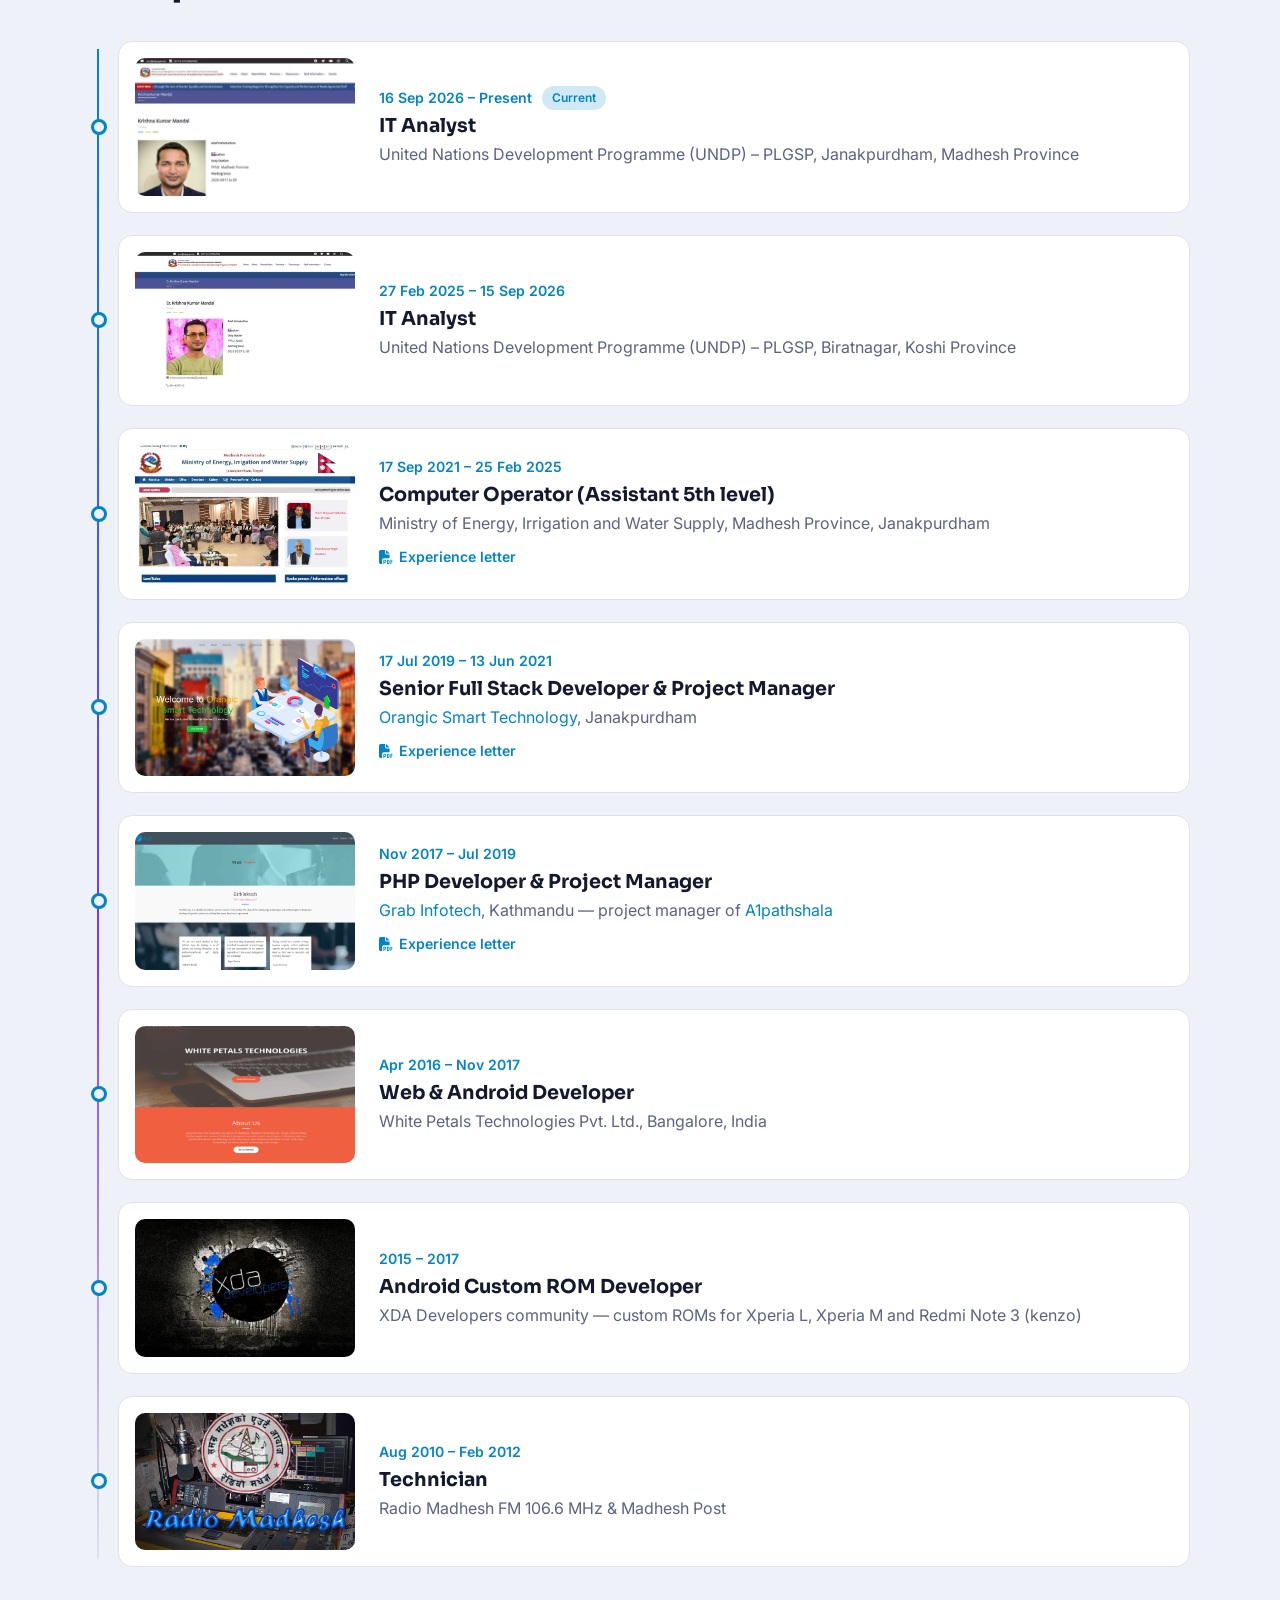
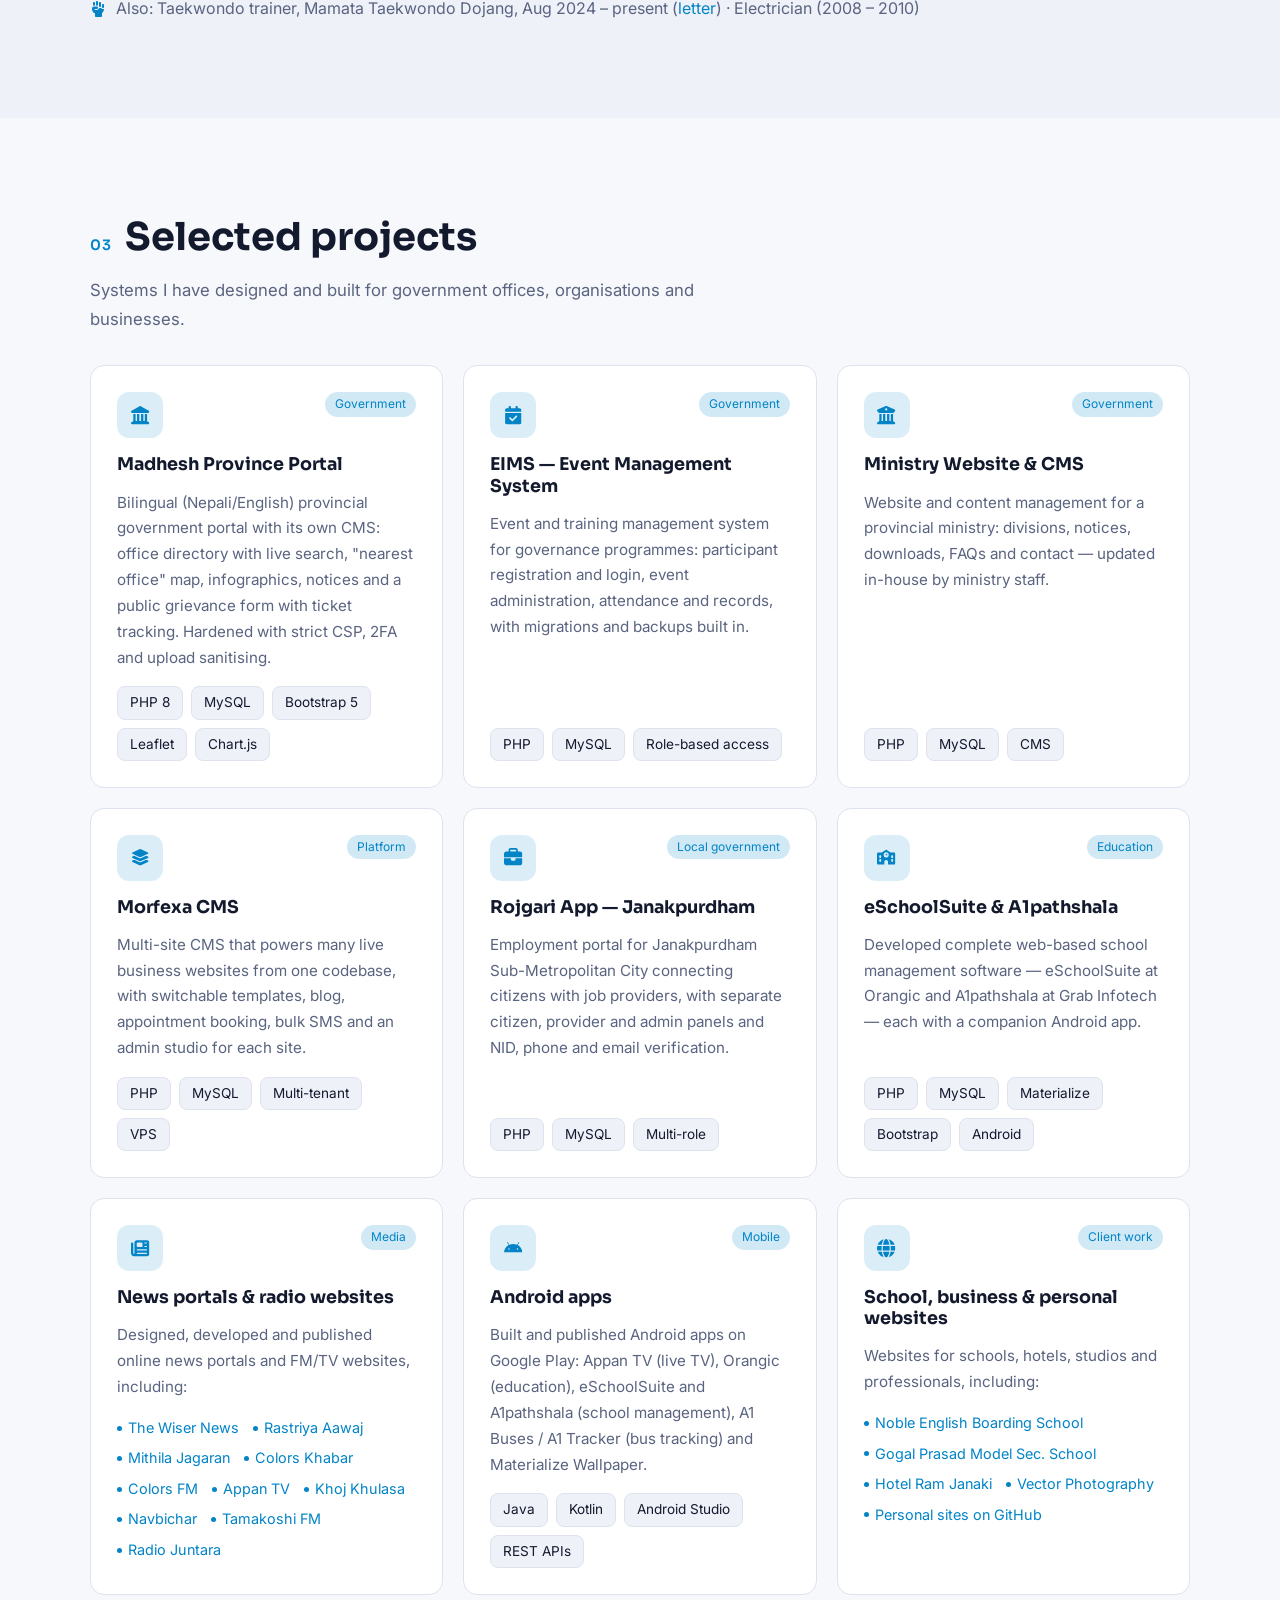
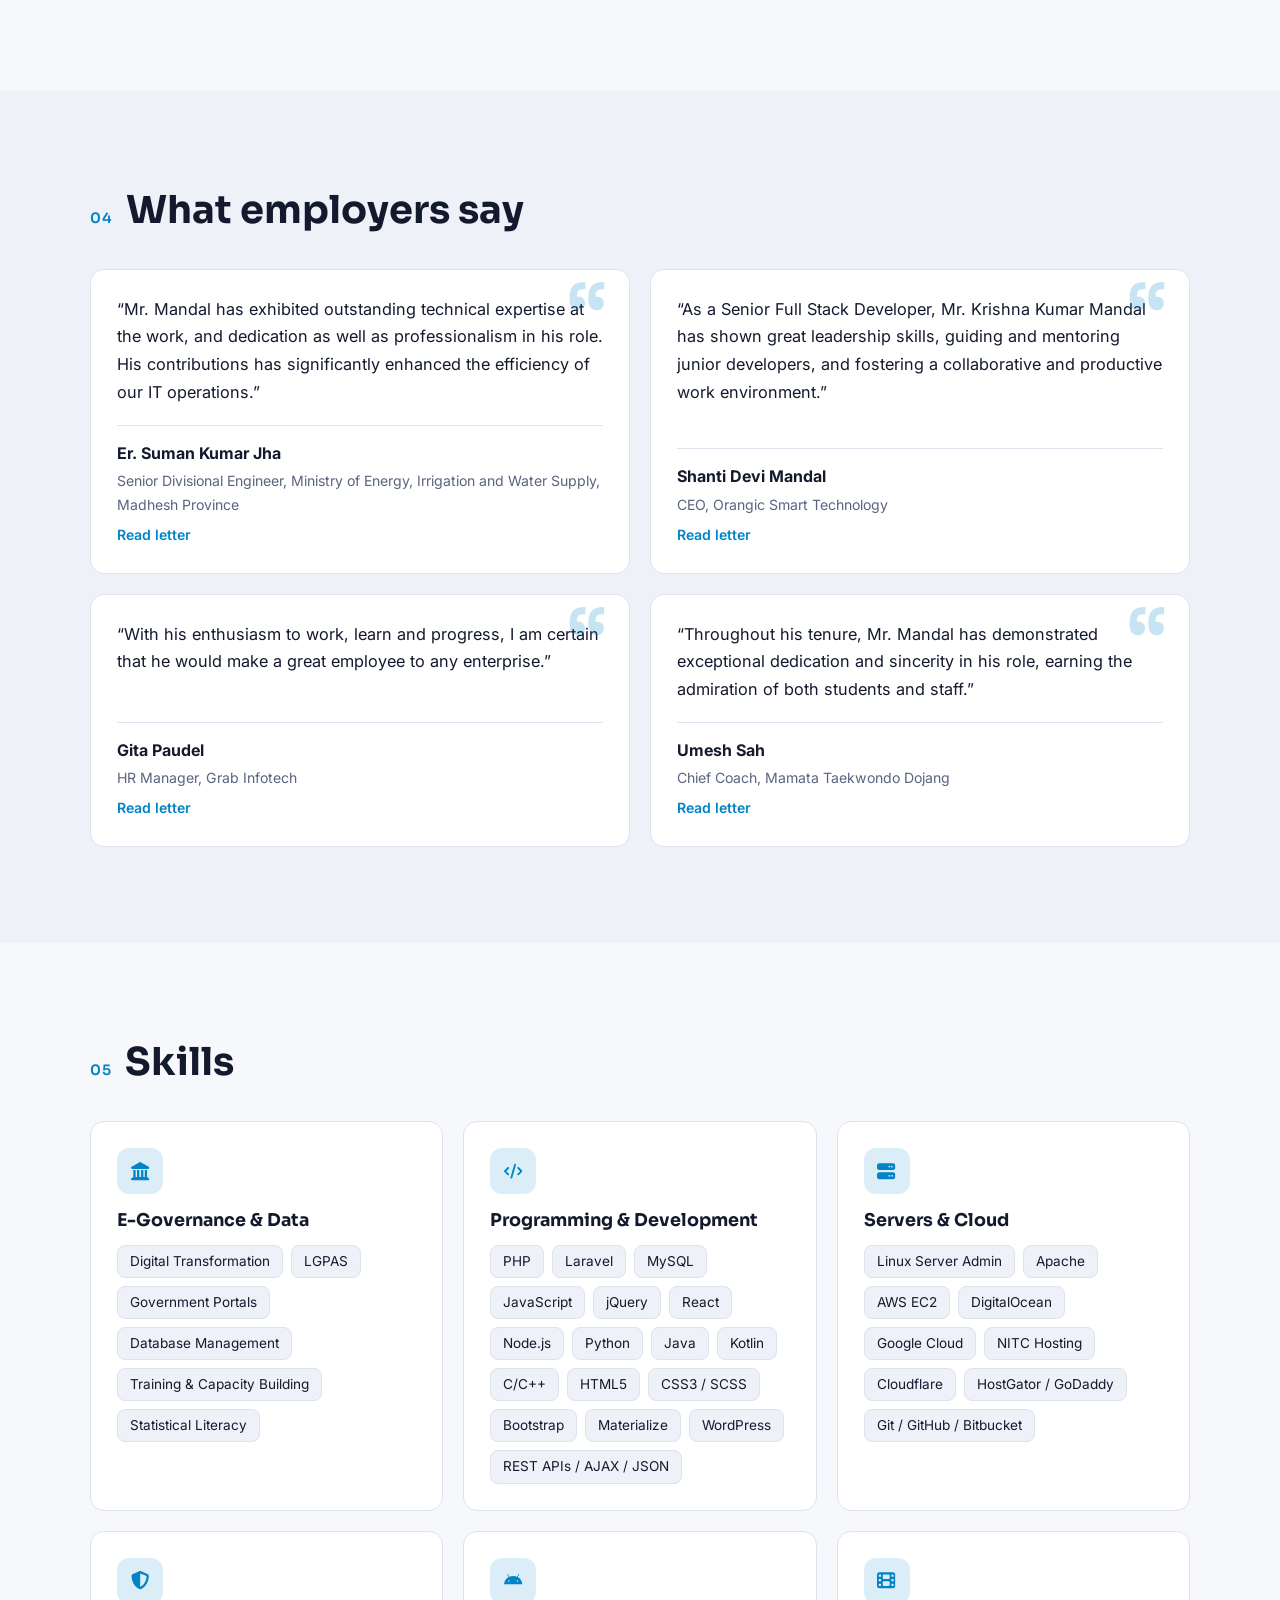
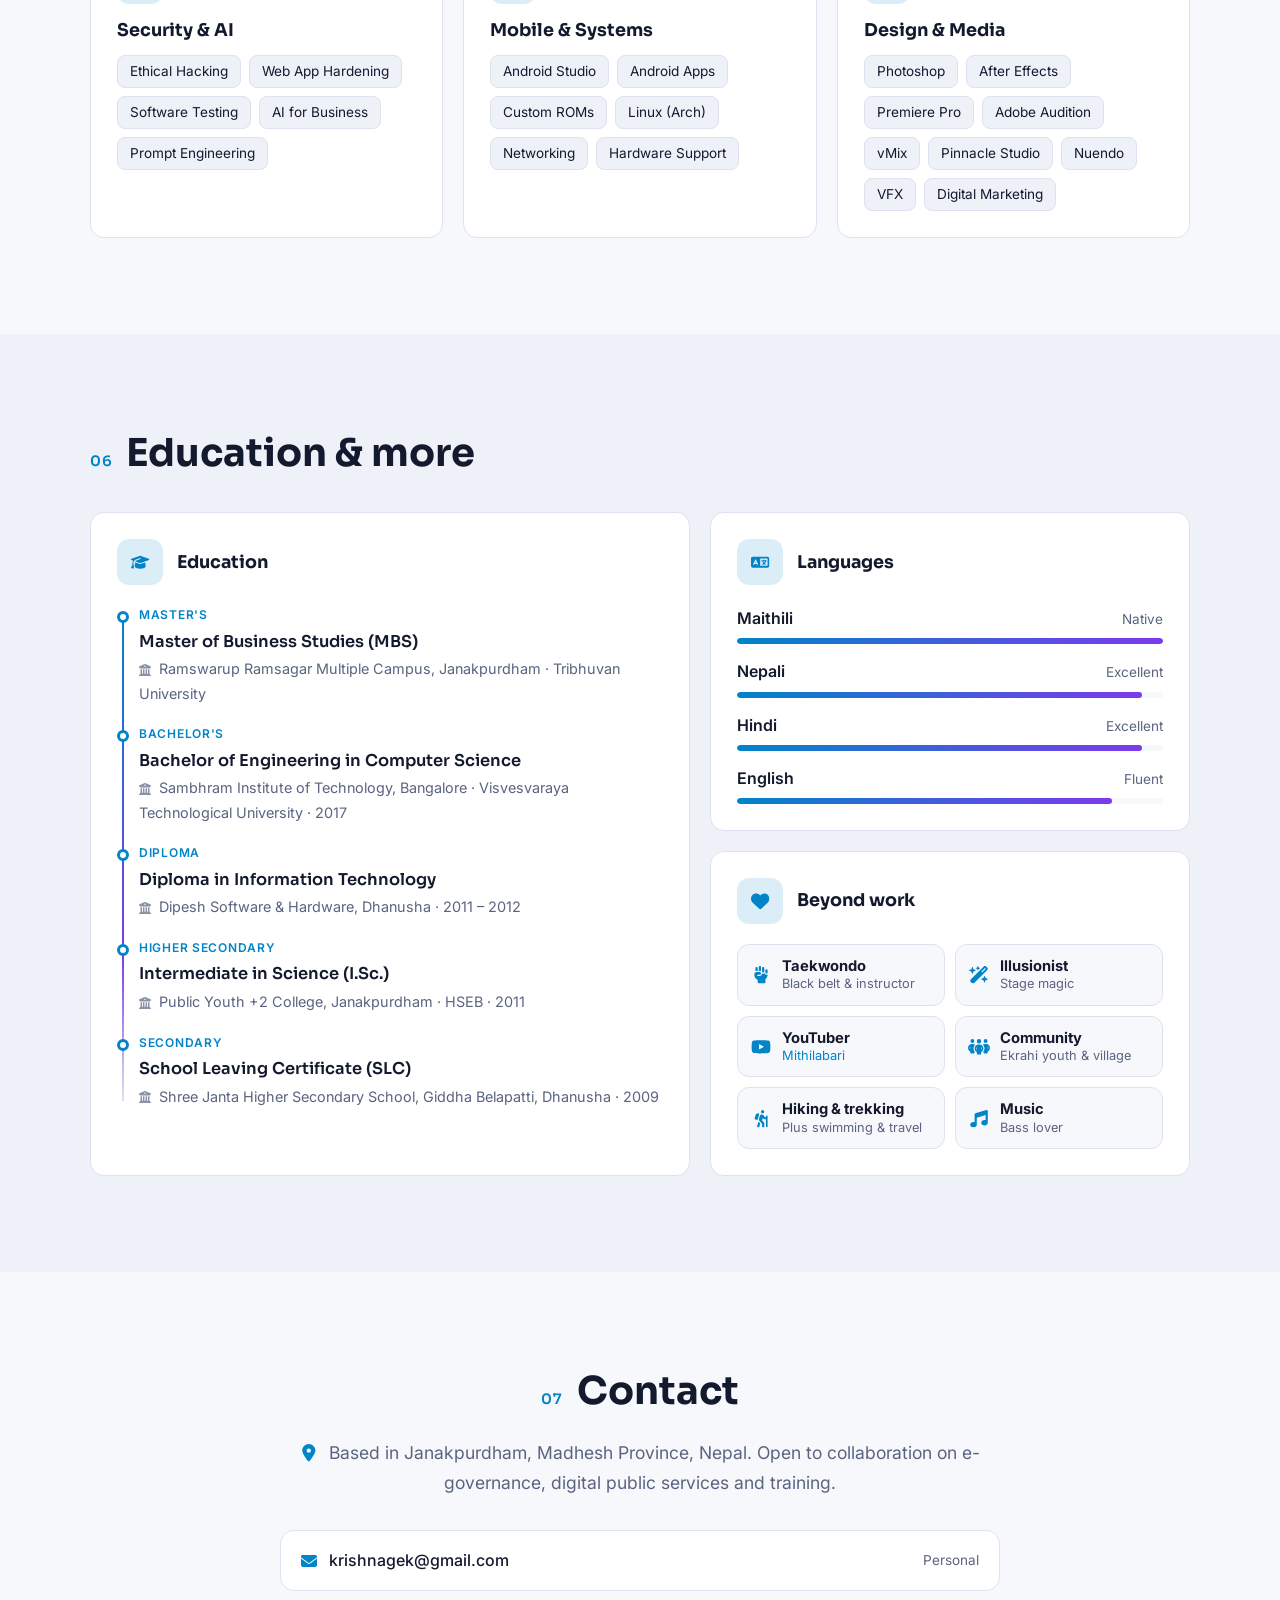
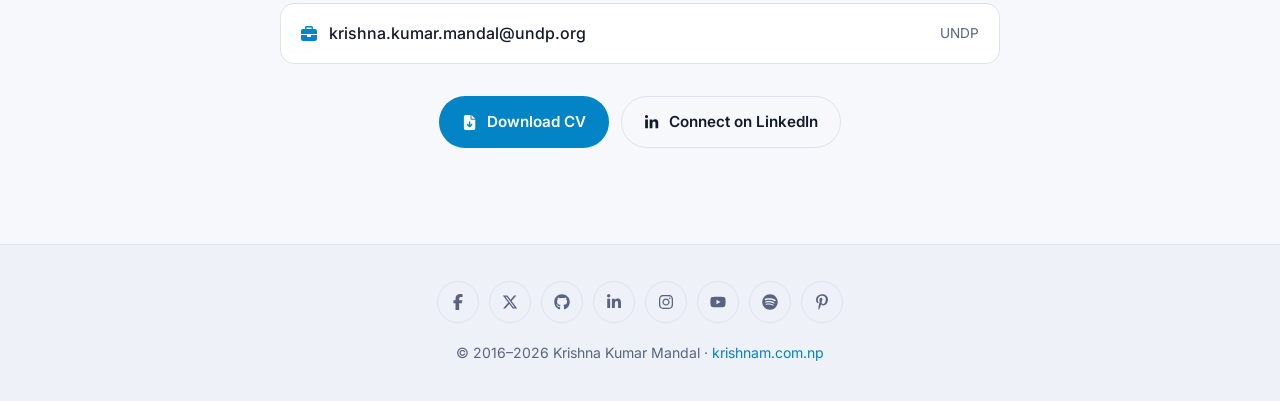
==== commit 0a1545ea: "Speed and caching improvements - Replace Font Awesome (~295 KB) with a 26 KB SVG icon sprite - Remov" ====
--- a/index.html
+++ b/index.html
@@ -21,30 +21,26 @@
 	<meta property="og:description" content="IT Analyst with UNDP PLGSP, Madhesh Province. Full-stack developer and trainer building digital systems for government since 2012.">
 	<meta property="og:url" content="https://krishnam.com.np/">
 	<meta property="og:image" content="https://krishnam.com.np/images/web/og.jpg">
+	<meta property="og:image:width" content="1200">
+	<meta property="og:image:height" content="630">
+	<meta property="og:image:alt" content="Krishna Kumar Mandal, IT Analyst, UNDP PLGSP">
 	<meta name="twitter:card" content="summary_large_image">
 
-	<link rel="icon" type="image/png" href="images/icon.png">
-	<link rel="apple-touch-icon" href="images/icon.png">
+	<link rel="icon" href="favicon.ico" sizes="any">
+	<link rel="icon" type="image/png" href="favicon-32.png" sizes="32x32">
+	<link rel="apple-touch-icon" href="apple-touch-icon.png">
 	<meta name="theme-color" content="#0b1020">
 	<script>
 		document.documentElement.classList.add('js');
 		try { var t = localStorage.getItem('theme'); if (t) document.documentElement.dataset.theme = t; } catch (e) {}
 	</script>
 
-	<!-- Google Tag Manager -->
-	<script>(function(w,d,s,l,i){w[l]=w[l]||[];w[l].push({'gtm.start':
-	new Date().getTime(),event:'gtm.js'});var f=d.getElementsByTagName(s)[0],
-	j=d.createElement(s),dl=l!='dataLayer'?'&l='+l:'';j.async=true;j.src=
-	'https://www.googletagmanager.com/gtm.js?id='+i+dl;f.parentNode.insertBefore(j,f);
-	})(window,document,'script','dataLayer','GTM-P4JSN5J');</script>
-	<!-- End Google Tag Manager -->
-
 	<link rel="preconnect" href="https://fonts.googleapis.com">
 	<link rel="preconnect" href="https://fonts.gstatic.com" crossorigin>
 	<link rel="stylesheet" href="https://fonts.googleapis.com/css2?family=Inter:wght@400;500;600&family=Sora:wght@600;700&display=swap">
-	<link rel="stylesheet" href="https://cdnjs.cloudflare.com/ajax/libs/font-awesome/6.5.2/css/all.min.css" crossorigin="anonymous" referrerpolicy="no-referrer">
-	<link rel="stylesheet" href="assets/css/style.css">
-	<link rel="preload" as="image" href="images/web/banner.webp">
+	<link rel="stylesheet" href="assets/css/style.css?v=20261121">
+	<link rel="preload" as="image" href="images/web/banner-sm.webp" media="(max-width: 860px)">
+	<link rel="preload" as="image" href="images/web/banner.webp" media="(min-width: 861px)">
 
 	<script type="application/ld+json">
 	{
@@ -65,19 +61,16 @@
 		"knowsAbout": ["E-governance", "Web development", "PHP", "Database management", "Digital transformation", "Cybersecurity", "LGPAS"],
 		"sameAs": [
 			"https://github.com/KrishnaKumarMandalNP",
-			"https://www.linkedin.com/in/hacksterkrishna",
+			"https://www.linkedin.com/in/krishnakumarmandalnp/",
 			"https://www.facebook.com/KrishnaKumarMandalNP",
-			"https://x.com/hacksterkrishna",
-			"https://instagram.com/hacksterkrishna",
+			"https://x.com/krishnamandalnp",
+			"https://www.instagram.com/krishnakumarmandalnp/",
 			"https://www.youtube.com/mithilabari"
 		]
 	}
 	</script>
 </head>
 <body>
-	<!-- Google Tag Manager (noscript) -->
-	<noscript><iframe src="https://www.googletagmanager.com/ns.html?id=GTM-P4JSN5J" height="0" width="0" style="display:none;visibility:hidden"></iframe></noscript>
-
 	<a class="skip-link" href="#main">Skip to content</a>
 
 	<header class="site-header" id="top">
@@ -87,9 +80,9 @@
 				<span>KrishnaKumarMandal<b>NP</b></span>
 			</a>
 			<div class="nav-tools">
-				<button class="theme-toggle" type="button" aria-label="Switch colour theme"><i class="fa-solid fa-circle-half-stroke" aria-hidden="true"></i></button>
+				<button class="theme-toggle" type="button" aria-label="Switch colour theme"><svg class="icon" aria-hidden="true"><use href="assets/icons.svg?v=20261121#circle-half-stroke"></use></svg></button>
 				<button class="nav-toggle" aria-expanded="false" aria-controls="site-nav" aria-label="Open menu">
-					<i class="fa-solid fa-bars" aria-hidden="true"></i>
+					<svg class="icon" aria-hidden="true"><use href="assets/icons.svg?v=20261121#bars"></use></svg>
 				</button>
 			</div>
 			<nav id="site-nav" class="site-nav" aria-label="Main">
@@ -119,18 +112,18 @@
 						<li>Certified Ethical Hacker</li>
 					</ul>
 					<div class="hero-actions">
-						<a class="btn btn-primary" href="#contact"><i class="fa-solid fa-envelope" aria-hidden="true"></i> Get in touch</a>
-						<a class="btn btn-ghost" href="cv/Krishna-Kumar-Mandal-CV.pdf" target="_blank" rel="noopener"><i class="fa-solid fa-file-arrow-down" aria-hidden="true"></i> Download CV</a>
-						<a class="btn btn-ghost btn-icon" href="https://www.linkedin.com/in/hacksterkrishna" target="_blank" rel="noopener" aria-label="LinkedIn"><i class="fa-brands fa-linkedin-in" aria-hidden="true"></i></a>
-						<a class="btn btn-ghost btn-icon" href="https://github.com/KrishnaKumarMandalNP" target="_blank" rel="noopener" aria-label="GitHub"><i class="fa-brands fa-github" aria-hidden="true"></i></a>
+						<a class="btn btn-primary" href="#contact"><svg class="icon" aria-hidden="true"><use href="assets/icons.svg?v=20261121#envelope"></use></svg> Get in touch</a>
+						<a class="btn btn-ghost" href="cv/Krishna-Kumar-Mandal-CV.pdf" target="_blank" rel="noopener"><svg class="icon" aria-hidden="true"><use href="assets/icons.svg?v=20261121#file-arrow-down"></use></svg> Download CV</a>
+						<a class="btn btn-ghost btn-icon" href="https://www.linkedin.com/in/krishnakumarmandalnp/" target="_blank" rel="noopener" aria-label="LinkedIn"><svg class="icon" aria-hidden="true"><use href="assets/icons.svg?v=20261121#linkedin-in"></use></svg></a>
+						<a class="btn btn-ghost btn-icon" href="https://github.com/KrishnaKumarMandalNP" target="_blank" rel="noopener" aria-label="GitHub"><svg class="icon" aria-hidden="true"><use href="assets/icons.svg?v=20261121#github"></use></svg></a>
 					</div>
 				</div>
 				<div class="hero-photo">
 					<img src="images/web/krishna.webp" alt="Portrait of Krishna Kumar Mandal" width="365" height="365">
-					<p class="hero-badge"><i class="fa-solid fa-location-dot" aria-hidden="true"></i> Janakpurdham, Nepal</p>
-				</div>
-			</div>
-			<a class="scroll-hint" href="#about" aria-label="Scroll to About"><i class="fa-solid fa-chevron-down" aria-hidden="true"></i></a>
+					<p class="hero-badge"><svg class="icon" aria-hidden="true"><use href="assets/icons.svg?v=20261121#location-dot"></use></svg> Janakpurdham, Nepal</p>
+				</div>
+			</div>
+			<a class="scroll-hint" href="#about" aria-label="Scroll to About"><svg class="icon" aria-hidden="true"><use href="assets/icons.svg?v=20261121#chevron-down"></use></svg></a>
 		</section>
 
 		<!-- About -->
@@ -176,7 +169,7 @@
 							<p class="job-date">17 Sep 2021 – 25 Feb 2025</p>
 							<h3>Computer Operator (Assistant 5th level)</h3>
 							<p class="job-org">Ministry of Energy, Irrigation and Water Supply, Madhesh Province, Janakpurdham</p>
-							<a class="job-doc" href="certificate/experience-mowsed-madhesh-2025.pdf" target="_blank" rel="noopener"><i class="fa-solid fa-file-pdf" aria-hidden="true"></i> Experience letter</a>
+							<a class="job-doc" href="certificate/experience-mowsed-madhesh-2025.pdf" target="_blank" rel="noopener"><svg class="icon" aria-hidden="true"><use href="assets/icons.svg?v=20261121#file-pdf"></use></svg> Experience letter</a>
 						</div>
 					</li>
 					<li class="job reveal">
@@ -185,7 +178,7 @@
 							<p class="job-date">17 Jul 2019 – 13 Jun 2021</p>
 							<h3>Senior Full Stack Developer &amp; Project Manager</h3>
 							<p class="job-org"><a href="https://orangicsmarttechnology.com.np" target="_blank" rel="noopener">Orangic Smart Technology</a>, Janakpurdham</p>
-							<a class="job-doc" href="certificate/experience-orangic-2021.pdf" target="_blank" rel="noopener"><i class="fa-solid fa-file-pdf" aria-hidden="true"></i> Experience letter</a>
+							<a class="job-doc" href="certificate/experience-orangic-2021.pdf" target="_blank" rel="noopener"><svg class="icon" aria-hidden="true"><use href="assets/icons.svg?v=20261121#file-pdf"></use></svg> Experience letter</a>
 						</div>
 					</li>
 					<li class="job reveal">
@@ -194,7 +187,7 @@
 							<p class="job-date">Nov 2017 – Jul 2019</p>
 							<h3>PHP Developer &amp; Project Manager</h3>
 							<p class="job-org"><a href="http://grabinfotech.com/" target="_blank" rel="noopener">Grab Infotech</a>, Kathmandu — project manager of <a href="https://a1pathshala.com/" target="_blank" rel="noopener">A1pathshala</a></p>
-							<a class="job-doc" href="certificate/experience-grab-infotech-2019.pdf" target="_blank" rel="noopener"><i class="fa-solid fa-file-pdf" aria-hidden="true"></i> Experience letter</a>
+							<a class="job-doc" href="certificate/experience-grab-infotech-2019.pdf" target="_blank" rel="noopener"><svg class="icon" aria-hidden="true"><use href="assets/icons.svg?v=20261121#file-pdf"></use></svg> Experience letter</a>
 						</div>
 					</li>
 					<li class="job reveal">
@@ -222,7 +215,7 @@
 						</div>
 					</li>
 				</ol>
-				<p class="also reveal"><i class="fa-solid fa-hand-fist" aria-hidden="true"></i> <span>Also: Taekwondo trainer, Mamata Taekwondo Dojang, Aug 2024 – present (<a href="certificate/taekwondo-instructor-mamata-dojang-2081.pdf" target="_blank" rel="noopener">letter</a>) · Electrician (2008 – 2010)</span></p>
+				<p class="also reveal"><svg class="icon" aria-hidden="true"><use href="assets/icons.svg?v=20261121#hand-fist"></use></svg> <span>Also: Taekwondo trainer, Mamata Taekwondo Dojang, Aug 2024 – present (<a href="certificate/taekwondo-instructor-mamata-dojang-2081.pdf" target="_blank" rel="noopener">letter</a>) · Electrician (2008 – 2010)</span></p>
 			</div>
 		</section>
 
@@ -233,43 +226,43 @@
 				<p class="section-lead reveal">Systems I have designed and built for government offices, organisations and businesses.</p>
 				<div class="cards projects">
 					<article class="card project reveal">
-						<div class="project-head"><i class="fa-solid fa-landmark card-icon" aria-hidden="true"></i><span class="badge">Government</span></div>
+						<div class="project-head"><span class="card-icon" aria-hidden="true"><svg class="icon" aria-hidden="true"><use href="assets/icons.svg?v=20261121#landmark"></use></svg></span><span class="badge">Government</span></div>
 						<h3>Madhesh Province Portal</h3>
 						<p>Bilingual (Nepali/English) provincial government portal with its own CMS: office directory with live search, "nearest office" map, infographics, notices and a public grievance form with ticket tracking. Hardened with strict CSP, 2FA and upload sanitising.</p>
 						<ul class="tags"><li>PHP 8</li><li>MySQL</li><li>Bootstrap 5</li><li>Leaflet</li><li>Chart.js</li></ul>
 					</article>
 					<article class="card project reveal">
-						<div class="project-head"><i class="fa-solid fa-calendar-check card-icon" aria-hidden="true"></i><span class="badge">Government</span></div>
+						<div class="project-head"><span class="card-icon" aria-hidden="true"><svg class="icon" aria-hidden="true"><use href="assets/icons.svg?v=20261121#calendar-check"></use></svg></span><span class="badge">Government</span></div>
 						<h3>EIMS — Event Management System</h3>
 						<p>Event and training management system for governance programmes: participant registration and login, event administration, attendance and records, with migrations and backups built in.</p>
 						<ul class="tags"><li>PHP</li><li>MySQL</li><li>Role-based access</li></ul>
 					</article>
 					<article class="card project reveal">
-						<div class="project-head"><i class="fa-solid fa-building-columns card-icon" aria-hidden="true"></i><span class="badge">Government</span></div>
+						<div class="project-head"><span class="card-icon" aria-hidden="true"><svg class="icon" aria-hidden="true"><use href="assets/icons.svg?v=20261121#building-columns"></use></svg></span><span class="badge">Government</span></div>
 						<h3>Ministry Website &amp; CMS</h3>
 						<p>Website and content management for a provincial ministry: divisions, notices, downloads, FAQs and contact — updated in-house by ministry staff.</p>
 						<ul class="tags"><li>PHP</li><li>MySQL</li><li>CMS</li></ul>
 					</article>
 					<article class="card project reveal">
-						<div class="project-head"><i class="fa-solid fa-layer-group card-icon" aria-hidden="true"></i><span class="badge">Platform</span></div>
+						<div class="project-head"><span class="card-icon" aria-hidden="true"><svg class="icon" aria-hidden="true"><use href="assets/icons.svg?v=20261121#layer-group"></use></svg></span><span class="badge">Platform</span></div>
 						<h3>Morfexa CMS</h3>
 						<p>Multi-site CMS that powers many live business websites from one codebase, with switchable templates, blog, appointment booking, bulk SMS and an admin studio for each site.</p>
 						<ul class="tags"><li>PHP</li><li>MySQL</li><li>Multi-tenant</li><li>VPS</li></ul>
 					</article>
 					<article class="card project reveal">
-						<div class="project-head"><i class="fa-solid fa-briefcase card-icon" aria-hidden="true"></i><span class="badge">Local government</span></div>
+						<div class="project-head"><span class="card-icon" aria-hidden="true"><svg class="icon" aria-hidden="true"><use href="assets/icons.svg?v=20261121#briefcase"></use></svg></span><span class="badge">Local government</span></div>
 						<h3>Rojgari App — Janakpurdham</h3>
 						<p>Employment portal for Janakpurdham Sub-Metropolitan City connecting citizens with job providers, with separate citizen, provider and admin panels and NID, phone and email verification.</p>
 						<ul class="tags"><li>PHP</li><li>MySQL</li><li>Multi-role</li></ul>
 					</article>
 					<article class="card project reveal">
-						<div class="project-head"><i class="fa-solid fa-school card-icon" aria-hidden="true"></i><span class="badge">Education</span></div>
+						<div class="project-head"><span class="card-icon" aria-hidden="true"><svg class="icon" aria-hidden="true"><use href="assets/icons.svg?v=20261121#school"></use></svg></span><span class="badge">Education</span></div>
 						<h3>eSchoolSuite &amp; A1pathshala</h3>
 						<p>Developed complete web-based school management software — eSchoolSuite at Orangic and A1pathshala at Grab Infotech — each with a companion Android app.</p>
 						<ul class="tags"><li>PHP</li><li>MySQL</li><li>Materialize</li><li>Bootstrap</li><li>Android</li></ul>
 					</article>
 					<article class="card project reveal">
-						<div class="project-head"><i class="fa-solid fa-newspaper card-icon" aria-hidden="true"></i><span class="badge">Media</span></div>
+						<div class="project-head"><span class="card-icon" aria-hidden="true"><svg class="icon" aria-hidden="true"><use href="assets/icons.svg?v=20261121#newspaper"></use></svg></span><span class="badge">Media</span></div>
 						<h3>News portals &amp; radio websites</h3>
 						<p>Designed, developed and published online news portals and FM/TV websites, including:</p>
 						<ul class="link-list">
@@ -286,13 +279,13 @@
 						</ul>
 					</article>
 					<article class="card project reveal">
-						<div class="project-head"><i class="fa-brands fa-android card-icon" aria-hidden="true"></i><span class="badge">Mobile</span></div>
+						<div class="project-head"><span class="card-icon" aria-hidden="true"><svg class="icon" aria-hidden="true"><use href="assets/icons.svg?v=20261121#android"></use></svg></span><span class="badge">Mobile</span></div>
 						<h3>Android apps</h3>
 						<p>Built and published Android apps on Google Play: Appan TV (live TV), Orangic (education), eSchoolSuite and A1pathshala (school management), A1 Buses / A1 Tracker (bus tracking) and Materialize Wallpaper.</p>
 						<ul class="tags"><li>Java</li><li>Kotlin</li><li>Android Studio</li><li>REST APIs</li></ul>
 					</article>
 					<article class="card project reveal">
-						<div class="project-head"><i class="fa-solid fa-globe card-icon" aria-hidden="true"></i><span class="badge">Client work</span></div>
+						<div class="project-head"><span class="card-icon" aria-hidden="true"><svg class="icon" aria-hidden="true"><use href="assets/icons.svg?v=20261121#globe"></use></svg></span><span class="badge">Client work</span></div>
 						<h3>School, business &amp; personal websites</h3>
 						<p>Websites for schools, hotels, studios and professionals, including:</p>
 						<ul class="link-list">
@@ -338,32 +331,32 @@
 				<h2 class="section-title reveal"><span>05</span> Skills</h2>
 				<div class="cards">
 					<article class="card reveal">
-						<i class="fa-solid fa-landmark card-icon" aria-hidden="true"></i>
+						<span class="card-icon" aria-hidden="true"><svg class="icon" aria-hidden="true"><use href="assets/icons.svg?v=20261121#landmark"></use></svg></span>
 						<h3>E-Governance &amp; Data</h3>
 						<ul class="tags"><li>Digital Transformation</li><li>LGPAS</li><li>Government Portals</li><li>Database Management</li><li>Training &amp; Capacity Building</li><li>Statistical Literacy</li></ul>
 					</article>
 					<article class="card reveal">
-						<i class="fa-solid fa-code card-icon" aria-hidden="true"></i>
+						<span class="card-icon" aria-hidden="true"><svg class="icon" aria-hidden="true"><use href="assets/icons.svg?v=20261121#code"></use></svg></span>
 						<h3>Programming &amp; Development</h3>
 						<ul class="tags"><li>PHP</li><li>Laravel</li><li>MySQL</li><li>JavaScript</li><li>jQuery</li><li>React</li><li>Node.js</li><li>Python</li><li>Java</li><li>Kotlin</li><li>C/C++</li><li>HTML5</li><li>CSS3 / SCSS</li><li>Bootstrap</li><li>Materialize</li><li>WordPress</li><li>REST APIs / AJAX / JSON</li></ul>
 					</article>
 					<article class="card reveal">
-						<i class="fa-solid fa-server card-icon" aria-hidden="true"></i>
+						<span class="card-icon" aria-hidden="true"><svg class="icon" aria-hidden="true"><use href="assets/icons.svg?v=20261121#server"></use></svg></span>
 						<h3>Servers &amp; Cloud</h3>
 						<ul class="tags"><li>Linux Server Admin</li><li>Apache</li><li>AWS EC2</li><li>DigitalOcean</li><li>Google Cloud</li><li>NITC Hosting</li><li>Cloudflare</li><li>HostGator / GoDaddy</li><li>Git / GitHub / Bitbucket</li></ul>
 					</article>
 					<article class="card reveal">
-						<i class="fa-solid fa-shield-halved card-icon" aria-hidden="true"></i>
+						<span class="card-icon" aria-hidden="true"><svg class="icon" aria-hidden="true"><use href="assets/icons.svg?v=20261121#shield-halved"></use></svg></span>
 						<h3>Security &amp; AI</h3>
 						<ul class="tags"><li>Ethical Hacking</li><li>Web App Hardening</li><li>Software Testing</li><li>AI for Business</li><li>Prompt Engineering</li></ul>
 					</article>
 					<article class="card reveal">
-						<i class="fa-brands fa-android card-icon" aria-hidden="true"></i>
+						<span class="card-icon" aria-hidden="true"><svg class="icon" aria-hidden="true"><use href="assets/icons.svg?v=20261121#android"></use></svg></span>
 						<h3>Mobile &amp; Systems</h3>
 						<ul class="tags"><li>Android Studio</li><li>Android Apps</li><li>Custom ROMs</li><li>Linux (Arch)</li><li>Networking</li><li>Hardware Support</li></ul>
 					</article>
 					<article class="card reveal">
-						<i class="fa-solid fa-film card-icon" aria-hidden="true"></i>
+						<span class="card-icon" aria-hidden="true"><svg class="icon" aria-hidden="true"><use href="assets/icons.svg?v=20261121#film"></use></svg></span>
 						<h3>Design &amp; Media</h3>
 						<ul class="tags"><li>Photoshop</li><li>After Effects</li><li>Premiere Pro</li><li>Adobe Audition</li><li>vMix</li><li>Pinnacle Studio</li><li>Nuendo</li><li>VFX</li><li>Digital Marketing</li></ul>
 					</article>
@@ -377,38 +370,38 @@
 				<h2 class="section-title reveal"><span>06</span> Education &amp; more</h2>
 				<div class="edu-grid">
 					<article class="card edu reveal">
-						<div class="card-title"><i class="fa-solid fa-graduation-cap card-icon" aria-hidden="true"></i><h3>Education</h3></div>
+						<div class="card-title"><span class="card-icon" aria-hidden="true"><svg class="icon" aria-hidden="true"><use href="assets/icons.svg?v=20261121#graduation-cap"></use></svg></span><h3>Education</h3></div>
 						<ol class="edu-list">
 							<li>
 								<span class="edu-level">Master's</span>
 								<strong>Master of Business Studies (MBS)</strong>
-								<span class="edu-school"><i class="fa-solid fa-building-columns" aria-hidden="true"></i> Ramswarup Ramsagar Multiple Campus, Janakpurdham · Tribhuvan University</span>
+								<span class="edu-school"><svg class="icon" aria-hidden="true"><use href="assets/icons.svg?v=20261121#building-columns"></use></svg> Ramswarup Ramsagar Multiple Campus, Janakpurdham · Tribhuvan University</span>
 							</li>
 							<li>
 								<span class="edu-level">Bachelor's</span>
 								<strong>Bachelor of Engineering in Computer Science</strong>
-								<span class="edu-school"><i class="fa-solid fa-building-columns" aria-hidden="true"></i> Sambhram Institute of Technology, Bangalore · Visvesvaraya Technological University · 2017</span>
+								<span class="edu-school"><svg class="icon" aria-hidden="true"><use href="assets/icons.svg?v=20261121#building-columns"></use></svg> Sambhram Institute of Technology, Bangalore · Visvesvaraya Technological University · 2017</span>
 							</li>
 							<li>
 								<span class="edu-level">Diploma</span>
 								<strong>Diploma in Information Technology</strong>
-								<span class="edu-school"><i class="fa-solid fa-building-columns" aria-hidden="true"></i> Dipesh Software &amp; Hardware, Dhanusha · 2011 – 2012</span>
+								<span class="edu-school"><svg class="icon" aria-hidden="true"><use href="assets/icons.svg?v=20261121#building-columns"></use></svg> Dipesh Software &amp; Hardware, Dhanusha · 2011 – 2012</span>
 							</li>
 							<li>
 								<span class="edu-level">Higher secondary</span>
 								<strong>Intermediate in Science (I.Sc.)</strong>
-								<span class="edu-school"><i class="fa-solid fa-building-columns" aria-hidden="true"></i> Public Youth +2 College, Janakpurdham · HSEB · 2011</span>
+								<span class="edu-school"><svg class="icon" aria-hidden="true"><use href="assets/icons.svg?v=20261121#building-columns"></use></svg> Public Youth +2 College, Janakpurdham · HSEB · 2011</span>
 							</li>
 							<li>
 								<span class="edu-level">Secondary</span>
 								<strong>School Leaving Certificate (SLC)</strong>
-								<span class="edu-school"><i class="fa-solid fa-building-columns" aria-hidden="true"></i> Shree Janta Higher Secondary School, Giddha Belapatti, Dhanusha · 2009</span>
+								<span class="edu-school"><svg class="icon" aria-hidden="true"><use href="assets/icons.svg?v=20261121#building-columns"></use></svg> Shree Janta Higher Secondary School, Giddha Belapatti, Dhanusha · 2009</span>
 							</li>
 						</ol>
 					</article>
 
 					<article class="card reveal">
-						<div class="card-title"><i class="fa-solid fa-language card-icon" aria-hidden="true"></i><h3>Languages</h3></div>
+						<div class="card-title"><span class="card-icon" aria-hidden="true"><svg class="icon" aria-hidden="true"><use href="assets/icons.svg?v=20261121#language"></use></svg></span><h3>Languages</h3></div>
 						<ul class="langs">
 							<li><span class="lang-name">Maithili</span><span class="lang-level">Native</span><span class="meter" aria-hidden="true"><span style="width:100%"></span></span></li>
 							<li><span class="lang-name">Nepali</span><span class="lang-level">Excellent</span><span class="meter" aria-hidden="true"><span style="width:95%"></span></span></li>
@@ -418,14 +411,14 @@
 					</article>
 
 					<article class="card reveal">
-						<div class="card-title"><i class="fa-solid fa-heart card-icon" aria-hidden="true"></i><h3>Beyond work</h3></div>
+						<div class="card-title"><span class="card-icon" aria-hidden="true"><svg class="icon" aria-hidden="true"><use href="assets/icons.svg?v=20261121#heart"></use></svg></span><h3>Beyond work</h3></div>
 						<ul class="hobbies">
-							<li><i class="fa-solid fa-hand-fist" aria-hidden="true"></i><strong>Taekwondo</strong><span>Black belt &amp; instructor</span></li>
-							<li><i class="fa-solid fa-wand-magic-sparkles" aria-hidden="true"></i><strong>Illusionist</strong><span>Stage magic</span></li>
-							<li><i class="fa-brands fa-youtube" aria-hidden="true"></i><strong>YouTuber</strong><span><a href="https://www.youtube.com/mithilabari" target="_blank" rel="noopener">Mithilabari</a></span></li>
-							<li><i class="fa-solid fa-people-group" aria-hidden="true"></i><strong>Community</strong><span>Ekrahi youth &amp; village</span></li>
-							<li><i class="fa-solid fa-person-hiking" aria-hidden="true"></i><strong>Hiking &amp; trekking</strong><span>Plus swimming &amp; travel</span></li>
-							<li><i class="fa-solid fa-music" aria-hidden="true"></i><strong>Music</strong><span>Bass lover</span></li>
+							<li><svg class="icon" aria-hidden="true"><use href="assets/icons.svg?v=20261121#hand-fist"></use></svg><strong>Taekwondo</strong><span>Black belt &amp; instructor</span></li>
+							<li><svg class="icon" aria-hidden="true"><use href="assets/icons.svg?v=20261121#wand-magic-sparkles"></use></svg><strong>Illusionist</strong><span>Stage magic</span></li>
+							<li><svg class="icon" aria-hidden="true"><use href="assets/icons.svg?v=20261121#youtube"></use></svg><strong>YouTuber</strong><span><a href="https://www.youtube.com/mithilabari" target="_blank" rel="noopener">Mithilabari</a></span></li>
+							<li><svg class="icon" aria-hidden="true"><use href="assets/icons.svg?v=20261121#people-group"></use></svg><strong>Community</strong><span>Ekrahi youth &amp; village</span></li>
+							<li><svg class="icon" aria-hidden="true"><use href="assets/icons.svg?v=20261121#person-hiking"></use></svg><strong>Hiking &amp; trekking</strong><span>Plus swimming &amp; travel</span></li>
+							<li><svg class="icon" aria-hidden="true"><use href="assets/icons.svg?v=20261121#music"></use></svg><strong>Music</strong><span>Bass lover</span></li>
 						</ul>
 					</article>
 				</div>
@@ -436,14 +429,14 @@
 		<section id="contact" class="section contact">
 			<div class="container contact-inner reveal">
 				<h2 class="section-title"><span>07</span> Contact</h2>
-				<p class="contact-lead"><i class="fa-solid fa-location-dot" aria-hidden="true"></i> Based in Janakpurdham, Madhesh Province, Nepal. Open to collaboration on e-governance, digital public services and training.</p>
+				<p class="contact-lead"><svg class="icon" aria-hidden="true"><use href="assets/icons.svg?v=20261121#location-dot"></use></svg> Based in Janakpurdham, Madhesh Province, Nepal. Open to collaboration on e-governance, digital public services and training.</p>
 				<ul class="emails">
-					<li><a href="mailto:krishnagek@gmail.com"><i class="fa-solid fa-envelope" aria-hidden="true"></i> krishnagek@gmail.com</a><span>Personal</span></li>
-					<li><a href="mailto:krishna.kumar.mandal@undp.org"><i class="fa-solid fa-briefcase" aria-hidden="true"></i> krishna.kumar.mandal@undp.org</a><span>UNDP</span></li>
+					<li><a href="mailto:krishnagek@gmail.com"><svg class="icon" aria-hidden="true"><use href="assets/icons.svg?v=20261121#envelope"></use></svg> krishnagek@gmail.com</a><span>Personal</span></li>
+					<li><a href="mailto:krishna.kumar.mandal@undp.org"><svg class="icon" aria-hidden="true"><use href="assets/icons.svg?v=20261121#briefcase"></use></svg> krishna.kumar.mandal@undp.org</a><span>UNDP</span></li>
 				</ul>
 				<div class="contact-actions">
-					<a class="btn btn-primary" href="cv/Krishna-Kumar-Mandal-CV.pdf" target="_blank" rel="noopener"><i class="fa-solid fa-file-arrow-down" aria-hidden="true"></i> Download CV</a>
-					<a class="btn btn-ghost" href="https://www.linkedin.com/in/hacksterkrishna" target="_blank" rel="noopener"><i class="fa-brands fa-linkedin-in" aria-hidden="true"></i> Connect on LinkedIn</a>
+					<a class="btn btn-primary" href="cv/Krishna-Kumar-Mandal-CV.pdf" target="_blank" rel="noopener"><svg class="icon" aria-hidden="true"><use href="assets/icons.svg?v=20261121#file-arrow-down"></use></svg> Download CV</a>
+					<a class="btn btn-ghost" href="https://www.linkedin.com/in/krishnakumarmandalnp/" target="_blank" rel="noopener"><svg class="icon" aria-hidden="true"><use href="assets/icons.svg?v=20261121#linkedin-in"></use></svg> Connect on LinkedIn</a>
 				</div>
 			</div>
 		</section>
@@ -452,19 +445,19 @@
 	<footer class="site-footer">
 		<div class="container footer-inner">
 			<ul class="socials" aria-label="Social profiles">
-				<li><a href="https://www.facebook.com/KrishnaKumarMandalNP" target="_blank" rel="noopener" aria-label="Facebook"><i class="fa-brands fa-facebook-f" aria-hidden="true"></i></a></li>
-				<li><a href="https://x.com/hacksterkrishna" target="_blank" rel="noopener" aria-label="X (Twitter)"><i class="fa-brands fa-x-twitter" aria-hidden="true"></i></a></li>
-				<li><a href="https://github.com/KrishnaKumarMandalNP" target="_blank" rel="noopener" aria-label="GitHub"><i class="fa-brands fa-github" aria-hidden="true"></i></a></li>
-				<li><a href="https://www.linkedin.com/in/hacksterkrishna" target="_blank" rel="noopener" aria-label="LinkedIn"><i class="fa-brands fa-linkedin-in" aria-hidden="true"></i></a></li>
-				<li><a href="https://instagram.com/hacksterkrishna" target="_blank" rel="noopener" aria-label="Instagram"><i class="fa-brands fa-instagram" aria-hidden="true"></i></a></li>
-				<li><a href="https://www.youtube.com/mithilabari" target="_blank" rel="noopener" aria-label="YouTube"><i class="fa-brands fa-youtube" aria-hidden="true"></i></a></li>
-				<li><a href="https://open.spotify.com/user/hacksterkrishna" target="_blank" rel="noopener" aria-label="Spotify"><i class="fa-brands fa-spotify" aria-hidden="true"></i></a></li>
-				<li><a href="https://www.pinterest.com/hacksterkrishna" target="_blank" rel="noopener" aria-label="Pinterest"><i class="fa-brands fa-pinterest-p" aria-hidden="true"></i></a></li>
+				<li><a href="https://www.facebook.com/KrishnaKumarMandalNP" target="_blank" rel="noopener" aria-label="Facebook"><svg class="icon" aria-hidden="true"><use href="assets/icons.svg?v=20261121#facebook-f"></use></svg></a></li>
+				<li><a href="https://x.com/krishnamandalnp" target="_blank" rel="noopener" aria-label="X (Twitter)"><svg class="icon" aria-hidden="true"><use href="assets/icons.svg?v=20261121#x-twitter"></use></svg></a></li>
+				<li><a href="https://github.com/KrishnaKumarMandalNP" target="_blank" rel="noopener" aria-label="GitHub"><svg class="icon" aria-hidden="true"><use href="assets/icons.svg?v=20261121#github"></use></svg></a></li>
+				<li><a href="https://www.linkedin.com/in/krishnakumarmandalnp/" target="_blank" rel="noopener" aria-label="LinkedIn"><svg class="icon" aria-hidden="true"><use href="assets/icons.svg?v=20261121#linkedin-in"></use></svg></a></li>
+				<li><a href="https://www.instagram.com/krishnakumarmandalnp/" target="_blank" rel="noopener" aria-label="Instagram"><svg class="icon" aria-hidden="true"><use href="assets/icons.svg?v=20261121#instagram"></use></svg></a></li>
+				<li><a href="https://www.youtube.com/mithilabari" target="_blank" rel="noopener" aria-label="YouTube"><svg class="icon" aria-hidden="true"><use href="assets/icons.svg?v=20261121#youtube"></use></svg></a></li>
+				<li><a href="https://open.spotify.com/user/hacksterkrishna" target="_blank" rel="noopener" aria-label="Spotify"><svg class="icon" aria-hidden="true"><use href="assets/icons.svg?v=20261121#spotify"></use></svg></a></li>
+				<li><a href="https://www.pinterest.com/hacksterkrishna" target="_blank" rel="noopener" aria-label="Pinterest"><svg class="icon" aria-hidden="true"><use href="assets/icons.svg?v=20261121#pinterest-p"></use></svg></a></li>
 			</ul>
 			<p class="copyright">&copy; 2016–<span id="year">2026</span> Krishna Kumar Mandal · <a href="https://krishnam.com.np/">krishnam.com.np</a></p>
 		</div>
 	</footer>
 
-	<script src="assets/js/site.js" defer></script>
+	<script src="assets/js/site.js?v=20261121" defer></script>
 </body>
 </html>
--- a/assets/css/style.css
+++ b/assets/css/style.css
@@ -61,6 +61,8 @@
 
 img { max-width: 100%; height: auto; display: block; }
 
+.icon { width: 1em; height: 1em; display: inline-block; vertical-align: -0.125em; fill: currentColor; flex-shrink: 0; overflow: visible; }
+
 a { color: var(--accent); text-decoration: none; }
 a:hover { text-decoration: underline; }
 
@@ -152,6 +154,14 @@
 		url("../../images/web/banner.webp") center / cover no-repeat;
 }
 
+@media (max-width: 860px) {
+	.hero {
+		background-image:
+			linear-gradient(180deg, rgba(8, 12, 26, .72) 0%, rgba(8, 12, 26, .82) 60%, var(--bg) 100%),
+			url("../../images/web/banner-sm.webp");
+	}
+}
+
 .hero-inner { display: grid; grid-template-columns: 1fr auto; gap: 56px; align-items: center; }
 .hero-photo { position: relative; justify-self: center; }
 .hero-photo img {
@@ -164,7 +174,7 @@
 	background: var(--surface); color: var(--text); border: 1px solid var(--border); border-radius: 999px;
 	padding: 6px 14px; font-size: .85rem; font-weight: 500; box-shadow: var(--shadow);
 }
-.hero-badge i { color: var(--accent); margin-right: 4px; }
+.hero-badge .icon { color: var(--accent); margin-right: 4px; }
 
 @media (max-width: 860px) {
 	.hero-inner { grid-template-columns: 1fr; gap: 40px; }
@@ -261,7 +271,7 @@
 .job-org { margin: 0; color: var(--muted); }
 .job-doc { display: inline-flex; align-items: center; gap: 6px; margin-top: 8px; font-size: .88rem; font-weight: 600; }
 .also { margin: 28px 0 0; color: var(--muted); display: flex; align-items: center; gap: 10px; }
-.also i { color: var(--accent); }
+.also .icon { color: var(--accent); }
 
 @media (max-width: 640px) {
 	.timeline { padding-left: 22px; }
@@ -343,7 +353,7 @@
 .edu-level { font-size: .75rem; font-weight: 600; letter-spacing: .06em; text-transform: uppercase; color: var(--accent); }
 .edu-list strong { font-family: var(--font-display); font-weight: 600; font-size: 1.02rem; }
 .edu-school { color: var(--muted); font-size: .9rem; }
-.edu-school i { font-size: .75rem; margin-right: 4px; opacity: .7; }
+.edu-school .icon { font-size: .75rem; margin-right: 4px; opacity: .7; }
 
 .langs { list-style: none; margin: 0; padding: 0; display: grid; gap: 14px; }
 .langs li { display: grid; grid-template-columns: 1fr auto; gap: 6px 12px; align-items: baseline; }
@@ -360,7 +370,7 @@
 	transition: border-color .2s;
 }
 .hobbies li:hover { border-color: color-mix(in srgb, var(--accent) 50%, var(--border)); }
-.hobbies i { grid-row: span 2; color: var(--accent); font-size: 1.1rem; width: 22px; text-align: center; }
+.hobbies .icon { grid-row: span 2; color: var(--accent); font-size: 1.1rem; width: 22px; }
 .hobbies strong { font-size: .92rem; line-height: 1.3; }
 .hobbies span { color: var(--muted); font-size: .8rem; line-height: 1.3; }
 
@@ -370,8 +380,8 @@
 }
 
 .card-link { display: inline-flex; align-items: center; gap: 8px; margin-top: 18px; font-weight: 600; }
-.card-link i { transition: transform .15s; }
-.card-link:hover i { transform: translateX(3px); }
+.card-link .icon { transition: transform .15s; }
+.card-link:hover .icon { transform: translateX(3px); }
 
 /* ---------- Inner pages ---------- */
 
@@ -386,7 +396,7 @@
 .page-hero h1 { font-size: clamp(2rem, 5vw, 3.2rem); letter-spacing: -.02em; }
 .page-hero .lead { color: var(--muted); margin: 16px 0 0; }
 .breadcrumb { margin: 0 0 12px; color: var(--muted); font-size: .9rem; display: flex; align-items: center; gap: 10px; }
-.breadcrumb i { font-size: .7rem; }
+.breadcrumb .icon { font-size: .7rem; }
 
 .section-tight { padding: 48px 0 96px; }
 
@@ -411,6 +421,13 @@
 .cert-pending::before { content: ""; width: 8px; height: 8px; border-radius: 50%; background: var(--border); }
 .cert-empty { color: var(--muted); }
 
+/* 404 page */
+.not-found { min-height: 100svh; display: grid; place-items: center; text-align: center; padding: 48px 0; }
+.not-found img { width: 120px; height: 120px; border-radius: 50%; object-fit: cover; margin: 0 auto 24px; box-shadow: 0 0 0 6px color-mix(in srgb, var(--accent) 25%, transparent); }
+.not-found h1 { font-size: clamp(1.8rem, 5vw, 2.8rem); }
+.not-found .lead { color: var(--muted); margin: 14px auto 28px; }
+.not-found .hero-actions { justify-content: center; }
+
 .btn-sm { padding: 8px 16px; font-size: .88rem; gap: 8px; }
 
 /* Contact */
@@ -418,14 +435,14 @@
 .contact-inner { max-width: 720px; }
 .contact .section-title { justify-content: center; }
 .contact-lead { color: var(--muted); font-size: 1.1rem; margin: -12px 0 32px; }
-.contact-lead i { color: var(--accent); margin-right: 6px; }
+.contact-lead .icon { color: var(--accent); margin-right: 6px; }
 .emails { list-style: none; padding: 0; margin: 0 0 32px; display: grid; gap: 12px; }
 .emails li {
 	display: flex; justify-content: space-between; align-items: center; gap: 16px; flex-wrap: wrap;
 	background: var(--surface); border: 1px solid var(--border); border-radius: var(--radius); padding: 16px 20px; text-align: left;
 }
 .emails a { color: var(--text); font-weight: 500; overflow-wrap: anywhere; display: flex; align-items: center; gap: 12px; }
-.emails a i { color: var(--accent); }
+.emails a .icon { color: var(--accent); }
 .emails span { color: var(--muted); font-size: .85rem; }
 
 /* Footer */
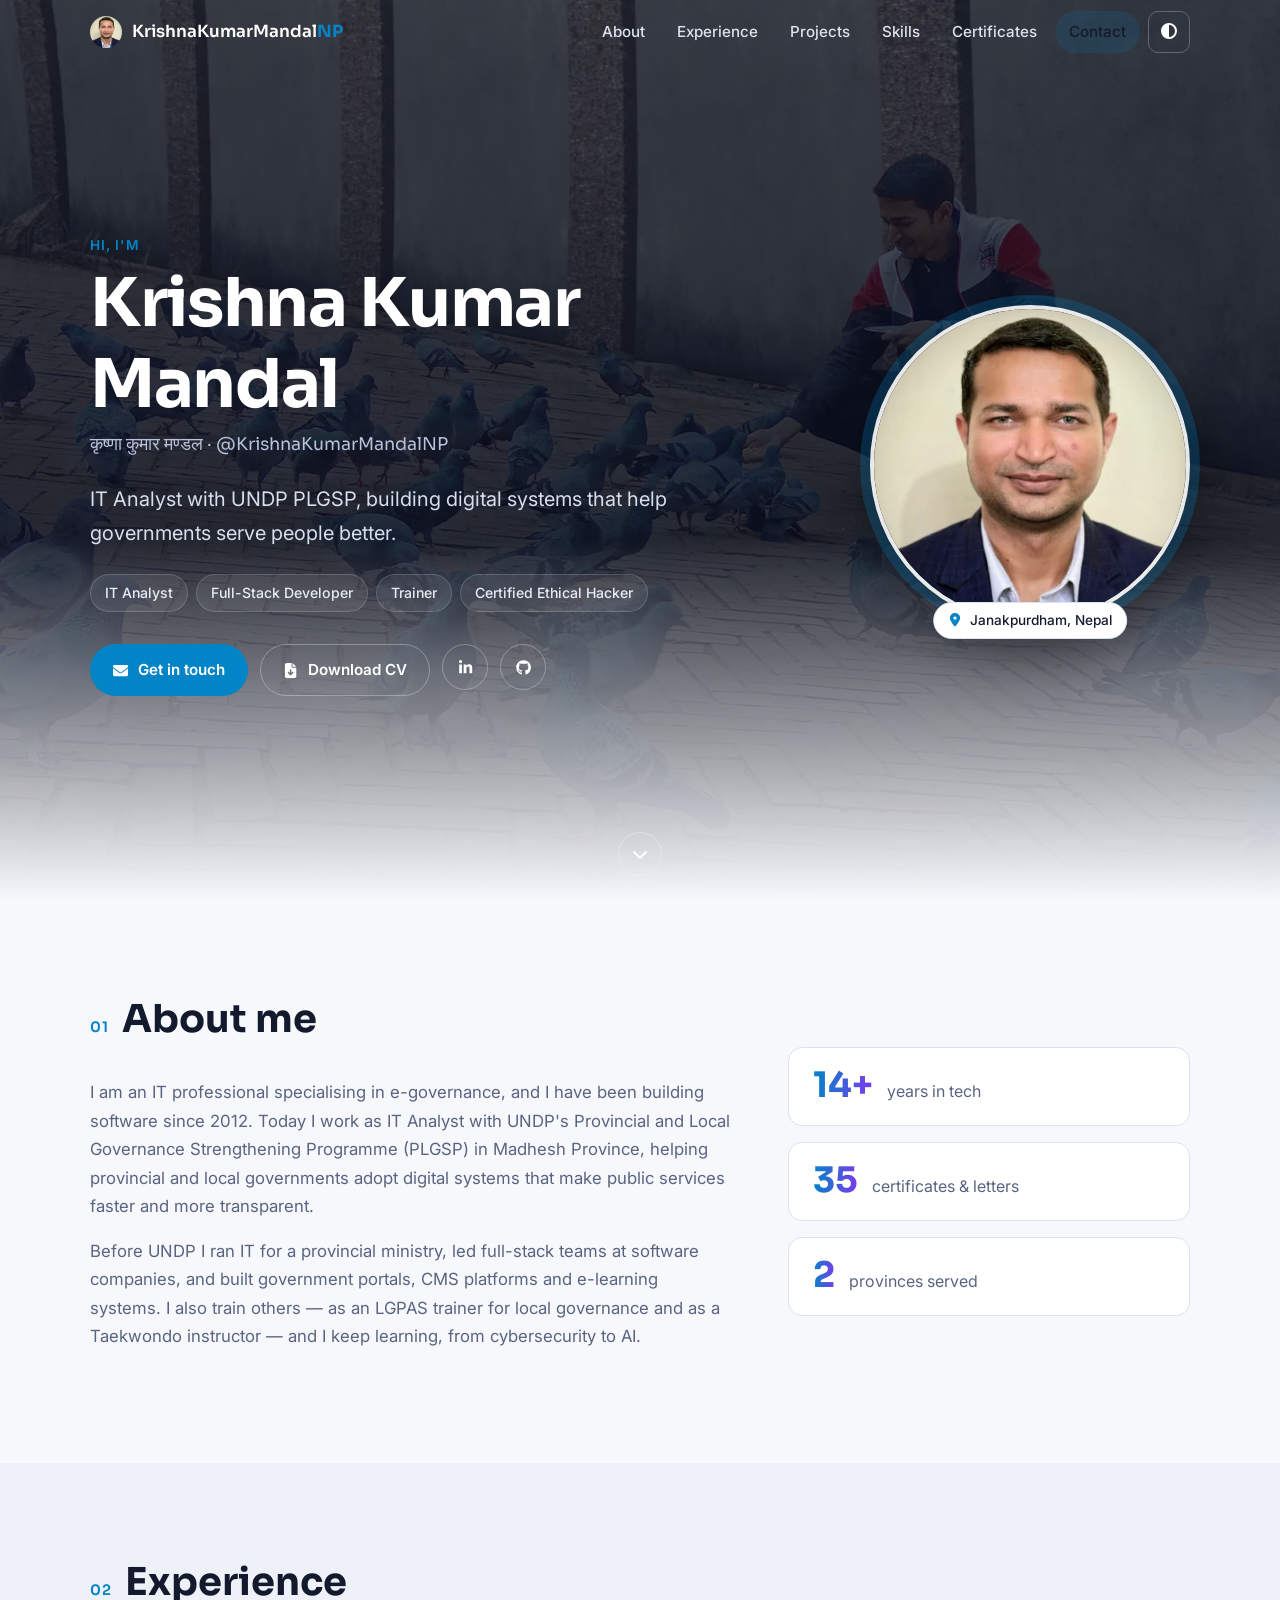
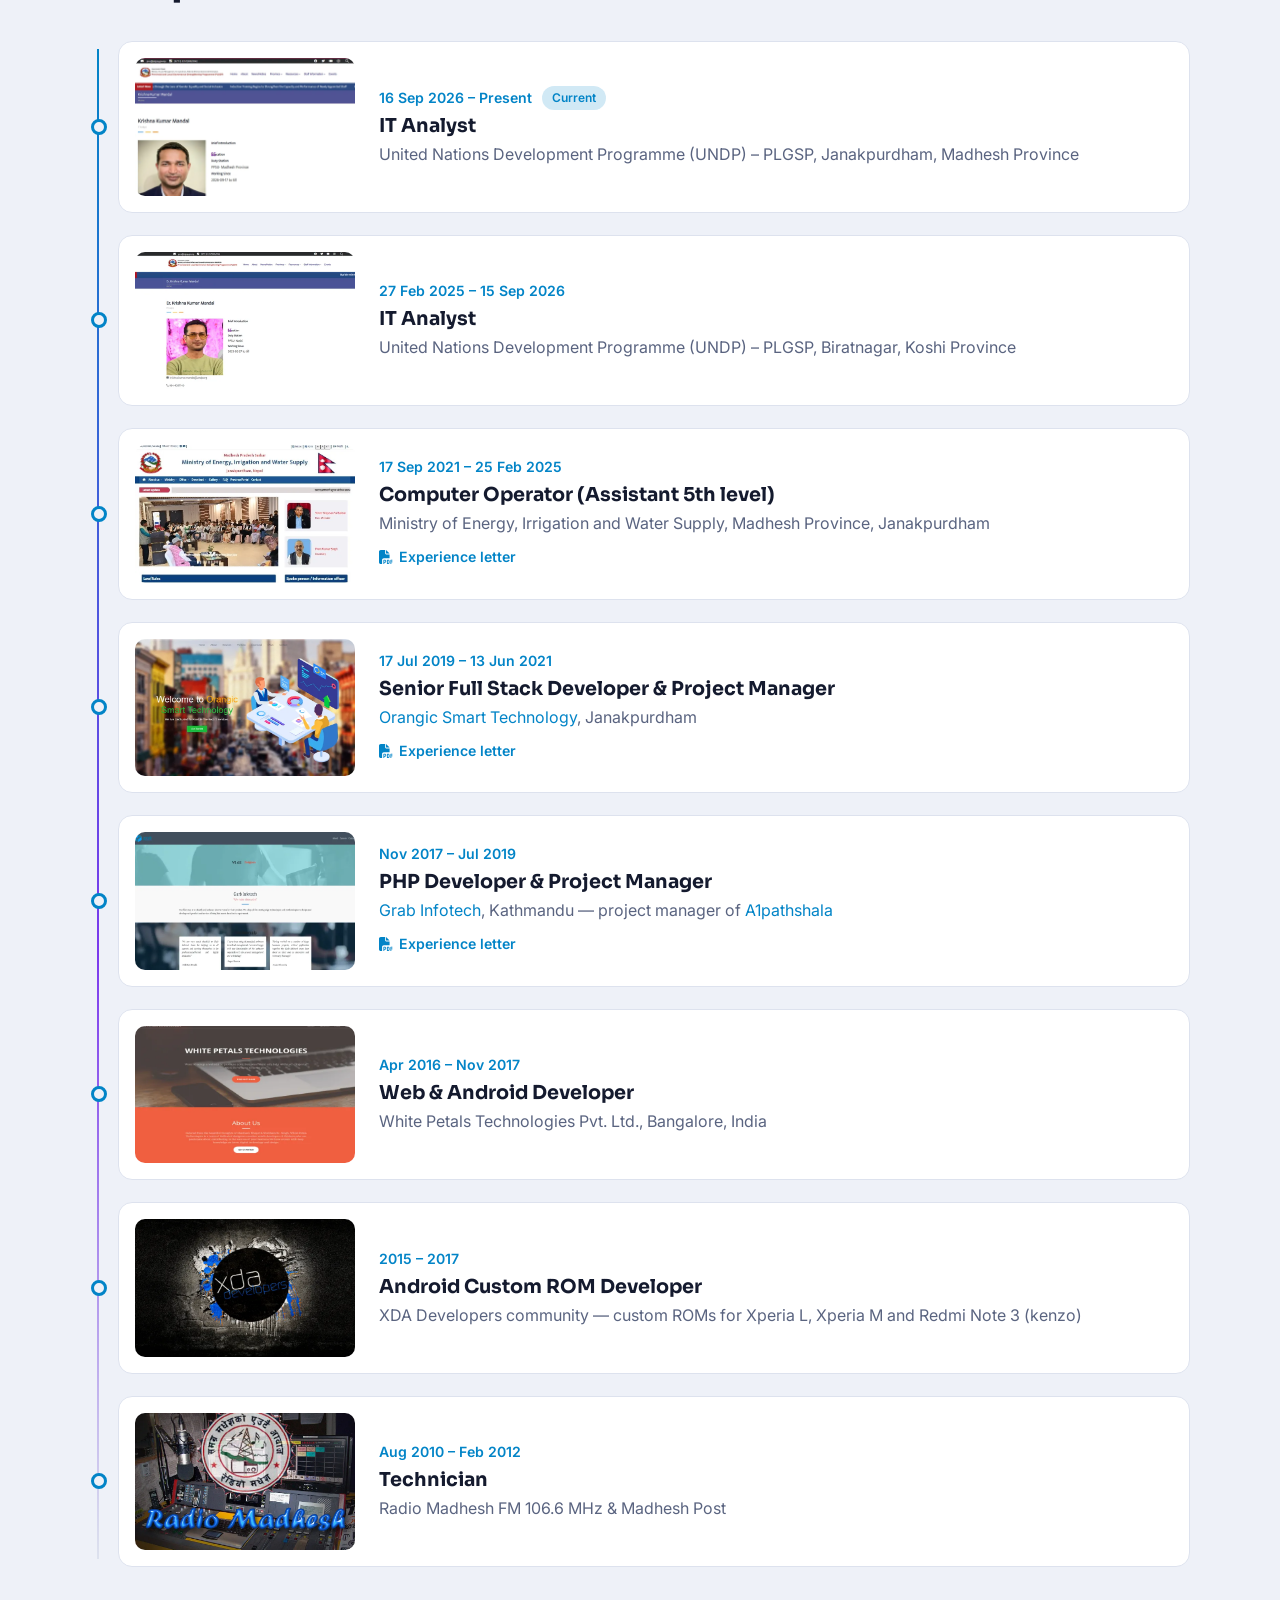
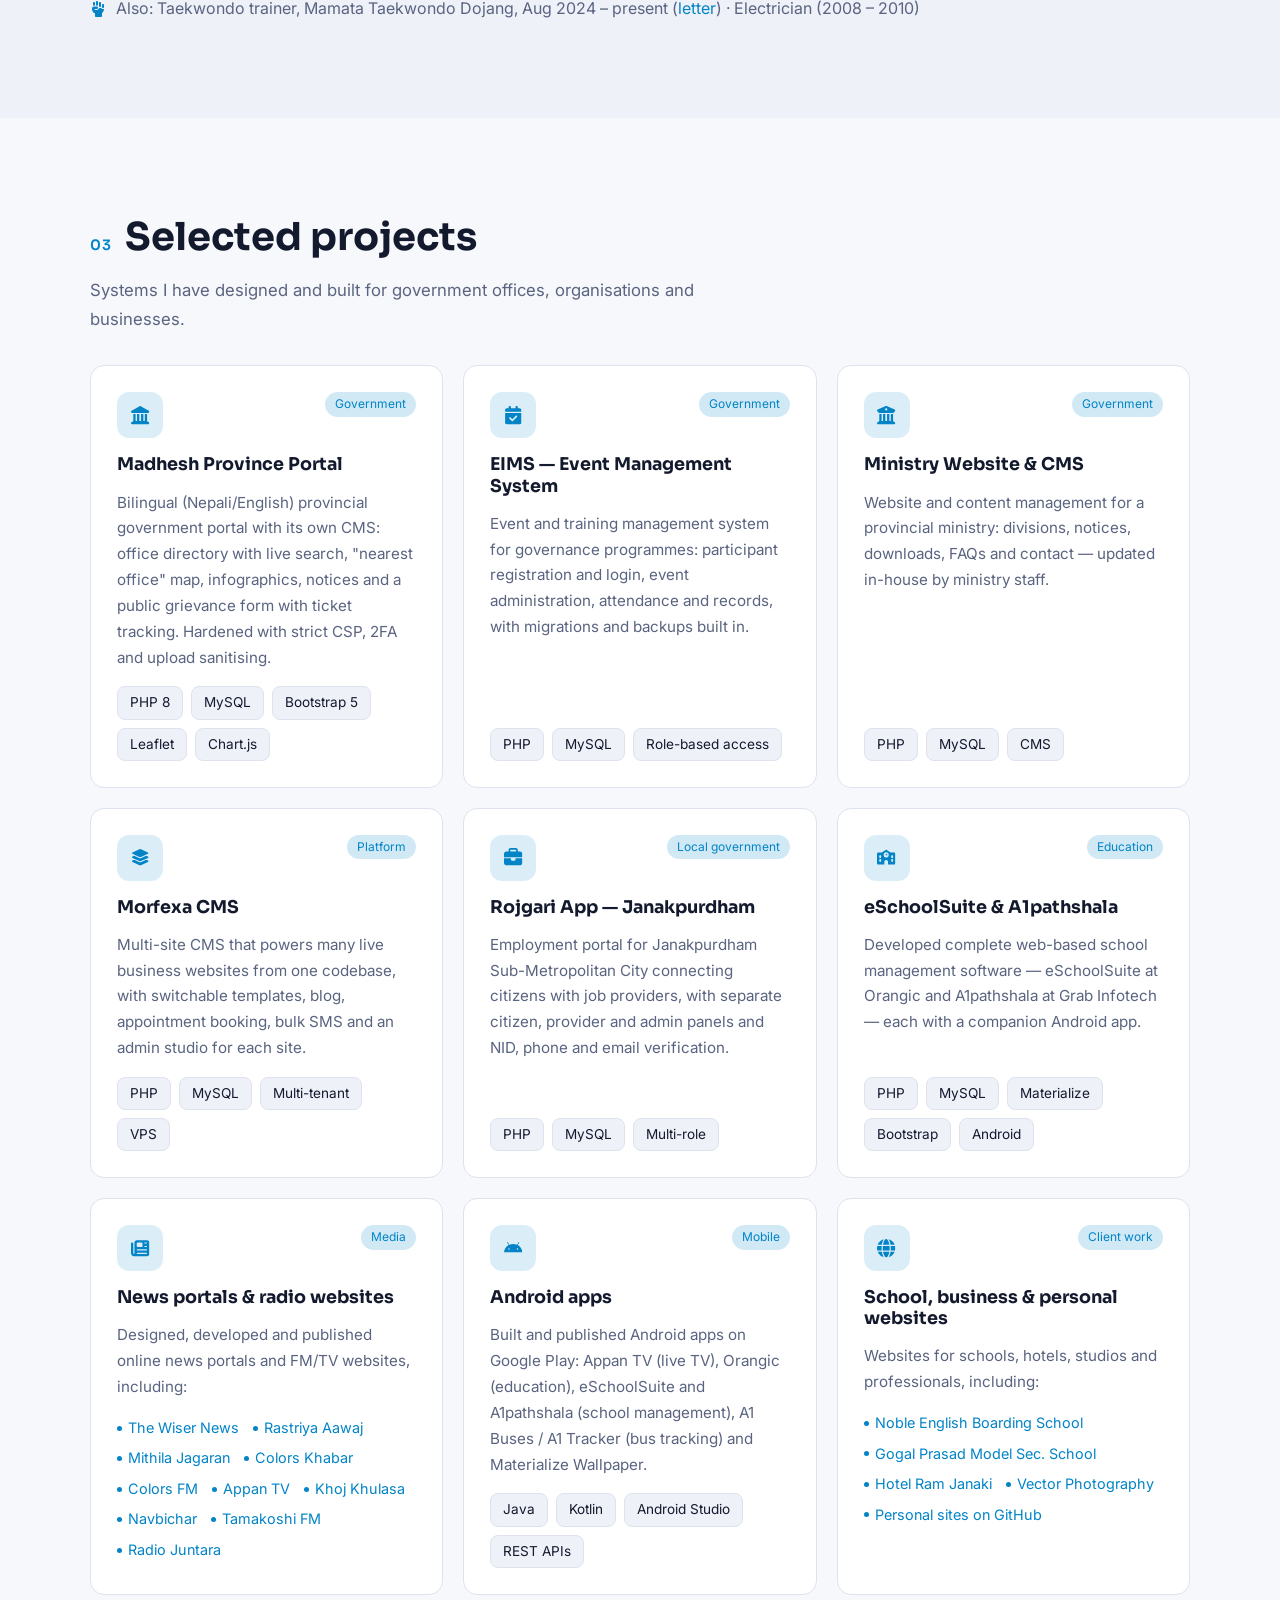
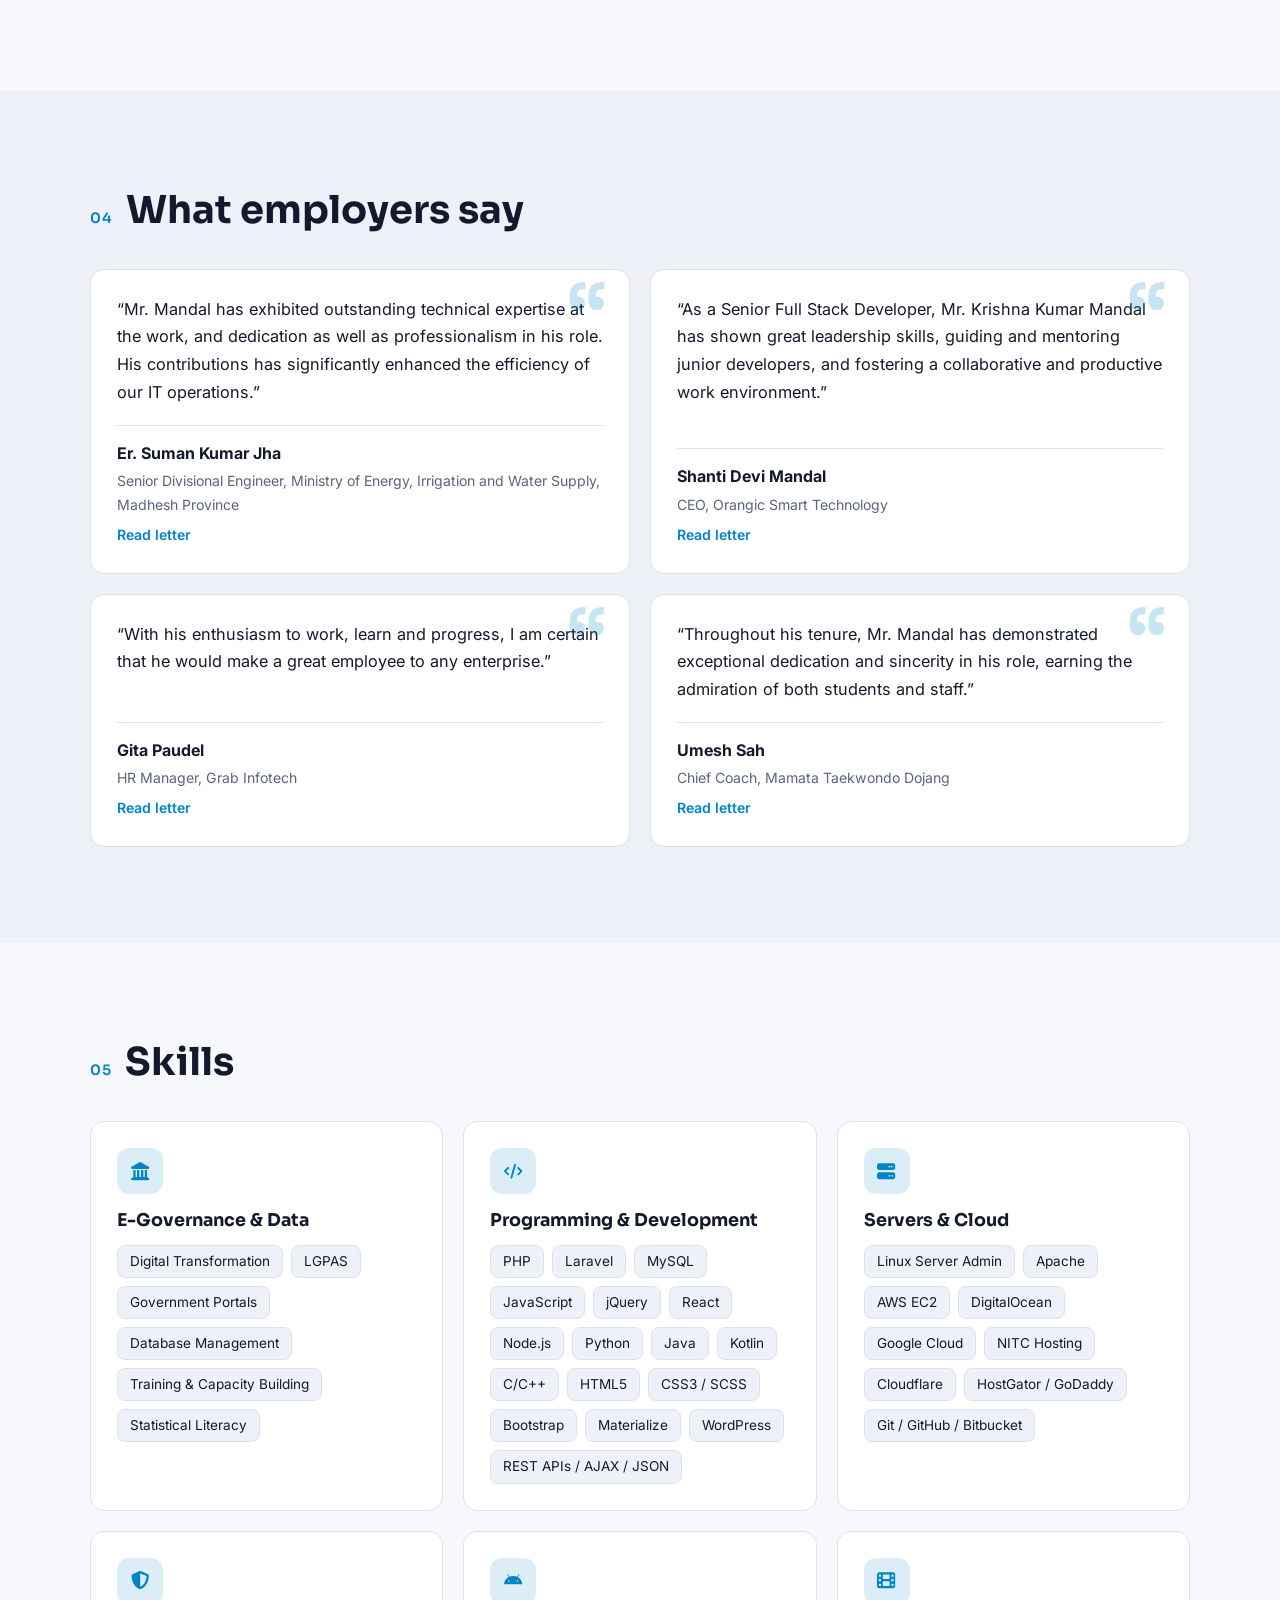
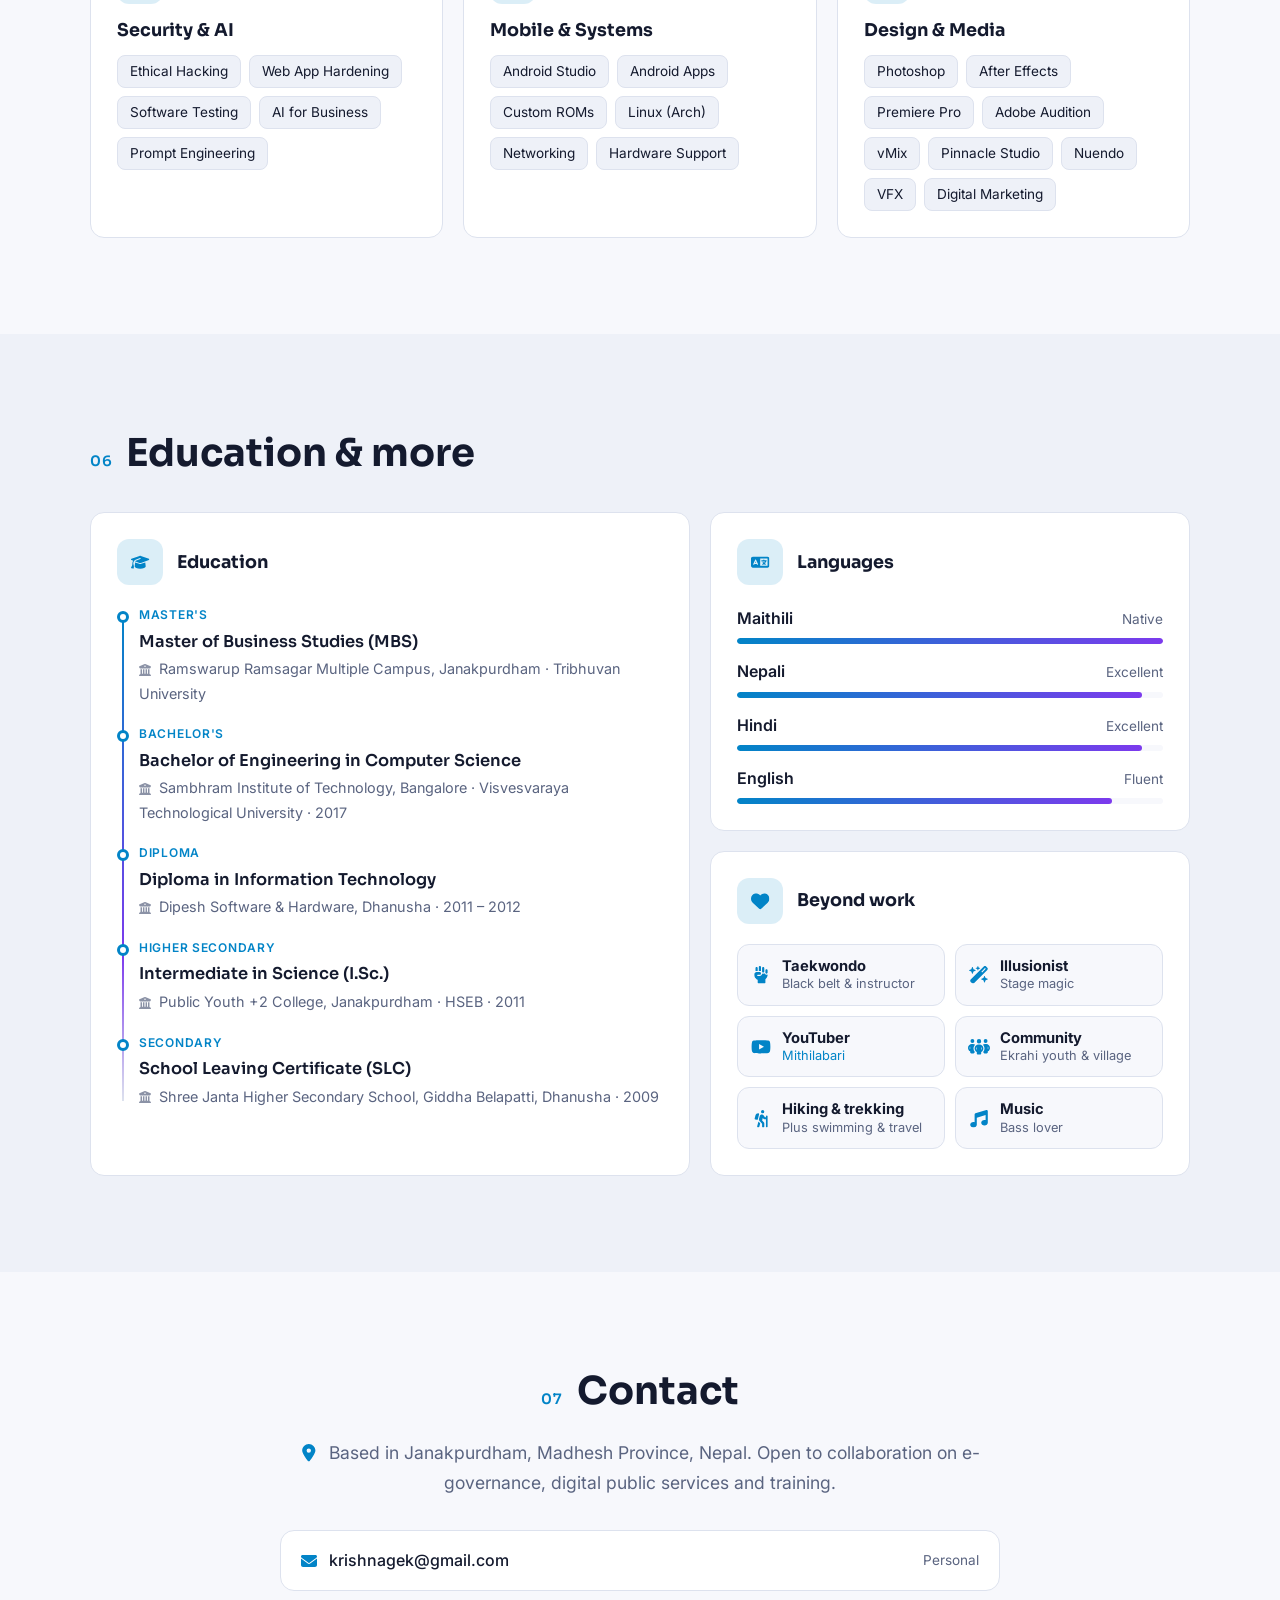
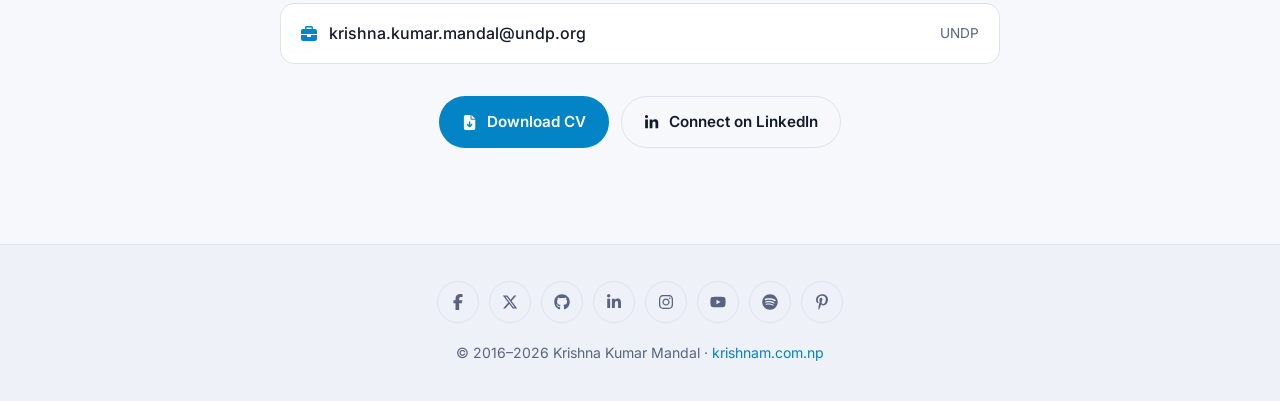
==== commit b83610d0: "Add first-visit brand intro animation Ring draw, monogram and name reveal on a navy/sky/violet backg" ====
--- a/index.html
+++ b/index.html
@@ -33,12 +33,19 @@
 	<script>
 		document.documentElement.classList.add('js');
 		try { var t = localStorage.getItem('theme'); if (t) document.documentElement.dataset.theme = t; } catch (e) {}
+		// Brand intro: first visit only, never for reduced-motion users
+		try {
+			if (!localStorage.getItem('introSeen') && !matchMedia('(prefers-reduced-motion: reduce)').matches) {
+				document.documentElement.classList.add('intro', 'intro-lock');
+				localStorage.setItem('introSeen', '1');
+			}
+		} catch (e) {}
 	</script>
 
 	<link rel="preconnect" href="https://fonts.googleapis.com">
 	<link rel="preconnect" href="https://fonts.gstatic.com" crossorigin>
 	<link rel="stylesheet" href="https://fonts.googleapis.com/css2?family=Inter:wght@400;500;600&family=Sora:wght@600;700&display=swap">
-	<link rel="stylesheet" href="assets/css/style.css?v=20261121">
+	<link rel="stylesheet" href="assets/css/style.css?v=20261121b">
 	<link rel="preload" as="image" href="images/web/banner-sm.webp" media="(max-width: 860px)">
 	<link rel="preload" as="image" href="images/web/banner.webp" media="(min-width: 861px)">
 
@@ -71,6 +78,23 @@
 	</script>
 </head>
 <body>
+	<div class="intro-screen" aria-hidden="true">
+		<div class="intro-mark">
+			<svg class="intro-ring" viewBox="0 0 120 120">
+				<defs>
+					<linearGradient id="introGrad" x1="0" y1="0" x2="1" y2="1">
+						<stop offset="0" stop-color="#38bdf8"/>
+						<stop offset="1" stop-color="#a78bfa"/>
+					</linearGradient>
+				</defs>
+				<circle cx="60" cy="60" r="54"/>
+			</svg>
+			<span class="intro-mono">KKM</span>
+		</div>
+		<p class="intro-name"><span style="--i:0">K</span><span style="--i:1">r</span><span style="--i:2">i</span><span style="--i:3">s</span><span style="--i:4">h</span><span style="--i:5">n</span><span style="--i:6">a</span>&nbsp;<span style="--i:7">K</span><span style="--i:8">u</span><span style="--i:9">m</span><span style="--i:10">a</span><span style="--i:11">r</span>&nbsp;<span style="--i:12">M</span><span style="--i:13">a</span><span style="--i:14">n</span><span style="--i:15">d</span><span style="--i:16">a</span><span style="--i:17">l</span></p>
+		<p class="intro-tag">IT Analyst · UNDP PLGSP</p>
+	</div>
+
 	<a class="skip-link" href="#main">Skip to content</a>
 
 	<header class="site-header" id="top">
@@ -80,9 +104,9 @@
 				<span>KrishnaKumarMandal<b>NP</b></span>
 			</a>
 			<div class="nav-tools">
-				<button class="theme-toggle" type="button" aria-label="Switch colour theme"><svg class="icon" aria-hidden="true"><use href="assets/icons.svg?v=20261121#circle-half-stroke"></use></svg></button>
+				<button class="theme-toggle" type="button" aria-label="Switch colour theme"><svg class="icon" aria-hidden="true"><use href="assets/icons.svg?v=20261121b#circle-half-stroke"></use></svg></button>
 				<button class="nav-toggle" aria-expanded="false" aria-controls="site-nav" aria-label="Open menu">
-					<svg class="icon" aria-hidden="true"><use href="assets/icons.svg?v=20261121#bars"></use></svg>
+					<svg class="icon" aria-hidden="true"><use href="assets/icons.svg?v=20261121b#bars"></use></svg>
 				</button>
 			</div>
 			<nav id="site-nav" class="site-nav" aria-label="Main">
@@ -112,18 +136,18 @@
 						<li>Certified Ethical Hacker</li>
 					</ul>
 					<div class="hero-actions">
-						<a class="btn btn-primary" href="#contact"><svg class="icon" aria-hidden="true"><use href="assets/icons.svg?v=20261121#envelope"></use></svg> Get in touch</a>
-						<a class="btn btn-ghost" href="cv/Krishna-Kumar-Mandal-CV.pdf" target="_blank" rel="noopener"><svg class="icon" aria-hidden="true"><use href="assets/icons.svg?v=20261121#file-arrow-down"></use></svg> Download CV</a>
-						<a class="btn btn-ghost btn-icon" href="https://www.linkedin.com/in/krishnakumarmandalnp/" target="_blank" rel="noopener" aria-label="LinkedIn"><svg class="icon" aria-hidden="true"><use href="assets/icons.svg?v=20261121#linkedin-in"></use></svg></a>
-						<a class="btn btn-ghost btn-icon" href="https://github.com/KrishnaKumarMandalNP" target="_blank" rel="noopener" aria-label="GitHub"><svg class="icon" aria-hidden="true"><use href="assets/icons.svg?v=20261121#github"></use></svg></a>
+						<a class="btn btn-primary" href="#contact"><svg class="icon" aria-hidden="true"><use href="assets/icons.svg?v=20261121b#envelope"></use></svg> Get in touch</a>
+						<a class="btn btn-ghost" href="cv/Krishna-Kumar-Mandal-CV.pdf" target="_blank" rel="noopener"><svg class="icon" aria-hidden="true"><use href="assets/icons.svg?v=20261121b#file-arrow-down"></use></svg> Download CV</a>
+						<a class="btn btn-ghost btn-icon" href="https://www.linkedin.com/in/krishnakumarmandalnp/" target="_blank" rel="noopener" aria-label="LinkedIn"><svg class="icon" aria-hidden="true"><use href="assets/icons.svg?v=20261121b#linkedin-in"></use></svg></a>
+						<a class="btn btn-ghost btn-icon" href="https://github.com/KrishnaKumarMandalNP" target="_blank" rel="noopener" aria-label="GitHub"><svg class="icon" aria-hidden="true"><use href="assets/icons.svg?v=20261121b#github"></use></svg></a>
 					</div>
 				</div>
 				<div class="hero-photo">
 					<img src="images/web/krishna.webp" alt="Portrait of Krishna Kumar Mandal" width="365" height="365">
-					<p class="hero-badge"><svg class="icon" aria-hidden="true"><use href="assets/icons.svg?v=20261121#location-dot"></use></svg> Janakpurdham, Nepal</p>
-				</div>
-			</div>
-			<a class="scroll-hint" href="#about" aria-label="Scroll to About"><svg class="icon" aria-hidden="true"><use href="assets/icons.svg?v=20261121#chevron-down"></use></svg></a>
+					<p class="hero-badge"><svg class="icon" aria-hidden="true"><use href="assets/icons.svg?v=20261121b#location-dot"></use></svg> Janakpurdham, Nepal</p>
+				</div>
+			</div>
+			<a class="scroll-hint" href="#about" aria-label="Scroll to About"><svg class="icon" aria-hidden="true"><use href="assets/icons.svg?v=20261121b#chevron-down"></use></svg></a>
 		</section>
 
 		<!-- About -->
@@ -169,7 +193,7 @@
 							<p class="job-date">17 Sep 2021 – 25 Feb 2025</p>
 							<h3>Computer Operator (Assistant 5th level)</h3>
 							<p class="job-org">Ministry of Energy, Irrigation and Water Supply, Madhesh Province, Janakpurdham</p>
-							<a class="job-doc" href="certificate/experience-mowsed-madhesh-2025.pdf" target="_blank" rel="noopener"><svg class="icon" aria-hidden="true"><use href="assets/icons.svg?v=20261121#file-pdf"></use></svg> Experience letter</a>
+							<a class="job-doc" href="certificate/experience-mowsed-madhesh-2025.pdf" target="_blank" rel="noopener"><svg class="icon" aria-hidden="true"><use href="assets/icons.svg?v=20261121b#file-pdf"></use></svg> Experience letter</a>
 						</div>
 					</li>
 					<li class="job reveal">
@@ -178,7 +202,7 @@
 							<p class="job-date">17 Jul 2019 – 13 Jun 2021</p>
 							<h3>Senior Full Stack Developer &amp; Project Manager</h3>
 							<p class="job-org"><a href="https://orangicsmarttechnology.com.np" target="_blank" rel="noopener">Orangic Smart Technology</a>, Janakpurdham</p>
-							<a class="job-doc" href="certificate/experience-orangic-2021.pdf" target="_blank" rel="noopener"><svg class="icon" aria-hidden="true"><use href="assets/icons.svg?v=20261121#file-pdf"></use></svg> Experience letter</a>
+							<a class="job-doc" href="certificate/experience-orangic-2021.pdf" target="_blank" rel="noopener"><svg class="icon" aria-hidden="true"><use href="assets/icons.svg?v=20261121b#file-pdf"></use></svg> Experience letter</a>
 						</div>
 					</li>
 					<li class="job reveal">
@@ -187,7 +211,7 @@
 							<p class="job-date">Nov 2017 – Jul 2019</p>
 							<h3>PHP Developer &amp; Project Manager</h3>
 							<p class="job-org"><a href="http://grabinfotech.com/" target="_blank" rel="noopener">Grab Infotech</a>, Kathmandu — project manager of <a href="https://a1pathshala.com/" target="_blank" rel="noopener">A1pathshala</a></p>
-							<a class="job-doc" href="certificate/experience-grab-infotech-2019.pdf" target="_blank" rel="noopener"><svg class="icon" aria-hidden="true"><use href="assets/icons.svg?v=20261121#file-pdf"></use></svg> Experience letter</a>
+							<a class="job-doc" href="certificate/experience-grab-infotech-2019.pdf" target="_blank" rel="noopener"><svg class="icon" aria-hidden="true"><use href="assets/icons.svg?v=20261121b#file-pdf"></use></svg> Experience letter</a>
 						</div>
 					</li>
 					<li class="job reveal">
@@ -215,7 +239,7 @@
 						</div>
 					</li>
 				</ol>
-				<p class="also reveal"><svg class="icon" aria-hidden="true"><use href="assets/icons.svg?v=20261121#hand-fist"></use></svg> <span>Also: Taekwondo trainer, Mamata Taekwondo Dojang, Aug 2024 – present (<a href="certificate/taekwondo-instructor-mamata-dojang-2081.pdf" target="_blank" rel="noopener">letter</a>) · Electrician (2008 – 2010)</span></p>
+				<p class="also reveal"><svg class="icon" aria-hidden="true"><use href="assets/icons.svg?v=20261121b#hand-fist"></use></svg> <span>Also: Taekwondo trainer, Mamata Taekwondo Dojang, Aug 2024 – present (<a href="certificate/taekwondo-instructor-mamata-dojang-2081.pdf" target="_blank" rel="noopener">letter</a>) · Electrician (2008 – 2010)</span></p>
 			</div>
 		</section>
 
@@ -226,43 +250,43 @@
 				<p class="section-lead reveal">Systems I have designed and built for government offices, organisations and businesses.</p>
 				<div class="cards projects">
 					<article class="card project reveal">
-						<div class="project-head"><span class="card-icon" aria-hidden="true"><svg class="icon" aria-hidden="true"><use href="assets/icons.svg?v=20261121#landmark"></use></svg></span><span class="badge">Government</span></div>
+						<div class="project-head"><span class="card-icon" aria-hidden="true"><svg class="icon" aria-hidden="true"><use href="assets/icons.svg?v=20261121b#landmark"></use></svg></span><span class="badge">Government</span></div>
 						<h3>Madhesh Province Portal</h3>
 						<p>Bilingual (Nepali/English) provincial government portal with its own CMS: office directory with live search, "nearest office" map, infographics, notices and a public grievance form with ticket tracking. Hardened with strict CSP, 2FA and upload sanitising.</p>
 						<ul class="tags"><li>PHP 8</li><li>MySQL</li><li>Bootstrap 5</li><li>Leaflet</li><li>Chart.js</li></ul>
 					</article>
 					<article class="card project reveal">
-						<div class="project-head"><span class="card-icon" aria-hidden="true"><svg class="icon" aria-hidden="true"><use href="assets/icons.svg?v=20261121#calendar-check"></use></svg></span><span class="badge">Government</span></div>
+						<div class="project-head"><span class="card-icon" aria-hidden="true"><svg class="icon" aria-hidden="true"><use href="assets/icons.svg?v=20261121b#calendar-check"></use></svg></span><span class="badge">Government</span></div>
 						<h3>EIMS — Event Management System</h3>
 						<p>Event and training management system for governance programmes: participant registration and login, event administration, attendance and records, with migrations and backups built in.</p>
 						<ul class="tags"><li>PHP</li><li>MySQL</li><li>Role-based access</li></ul>
 					</article>
 					<article class="card project reveal">
-						<div class="project-head"><span class="card-icon" aria-hidden="true"><svg class="icon" aria-hidden="true"><use href="assets/icons.svg?v=20261121#building-columns"></use></svg></span><span class="badge">Government</span></div>
+						<div class="project-head"><span class="card-icon" aria-hidden="true"><svg class="icon" aria-hidden="true"><use href="assets/icons.svg?v=20261121b#building-columns"></use></svg></span><span class="badge">Government</span></div>
 						<h3>Ministry Website &amp; CMS</h3>
 						<p>Website and content management for a provincial ministry: divisions, notices, downloads, FAQs and contact — updated in-house by ministry staff.</p>
 						<ul class="tags"><li>PHP</li><li>MySQL</li><li>CMS</li></ul>
 					</article>
 					<article class="card project reveal">
-						<div class="project-head"><span class="card-icon" aria-hidden="true"><svg class="icon" aria-hidden="true"><use href="assets/icons.svg?v=20261121#layer-group"></use></svg></span><span class="badge">Platform</span></div>
+						<div class="project-head"><span class="card-icon" aria-hidden="true"><svg class="icon" aria-hidden="true"><use href="assets/icons.svg?v=20261121b#layer-group"></use></svg></span><span class="badge">Platform</span></div>
 						<h3>Morfexa CMS</h3>
 						<p>Multi-site CMS that powers many live business websites from one codebase, with switchable templates, blog, appointment booking, bulk SMS and an admin studio for each site.</p>
 						<ul class="tags"><li>PHP</li><li>MySQL</li><li>Multi-tenant</li><li>VPS</li></ul>
 					</article>
 					<article class="card project reveal">
-						<div class="project-head"><span class="card-icon" aria-hidden="true"><svg class="icon" aria-hidden="true"><use href="assets/icons.svg?v=20261121#briefcase"></use></svg></span><span class="badge">Local government</span></div>
+						<div class="project-head"><span class="card-icon" aria-hidden="true"><svg class="icon" aria-hidden="true"><use href="assets/icons.svg?v=20261121b#briefcase"></use></svg></span><span class="badge">Local government</span></div>
 						<h3>Rojgari App — Janakpurdham</h3>
 						<p>Employment portal for Janakpurdham Sub-Metropolitan City connecting citizens with job providers, with separate citizen, provider and admin panels and NID, phone and email verification.</p>
 						<ul class="tags"><li>PHP</li><li>MySQL</li><li>Multi-role</li></ul>
 					</article>
 					<article class="card project reveal">
-						<div class="project-head"><span class="card-icon" aria-hidden="true"><svg class="icon" aria-hidden="true"><use href="assets/icons.svg?v=20261121#school"></use></svg></span><span class="badge">Education</span></div>
+						<div class="project-head"><span class="card-icon" aria-hidden="true"><svg class="icon" aria-hidden="true"><use href="assets/icons.svg?v=20261121b#school"></use></svg></span><span class="badge">Education</span></div>
 						<h3>eSchoolSuite &amp; A1pathshala</h3>
 						<p>Developed complete web-based school management software — eSchoolSuite at Orangic and A1pathshala at Grab Infotech — each with a companion Android app.</p>
 						<ul class="tags"><li>PHP</li><li>MySQL</li><li>Materialize</li><li>Bootstrap</li><li>Android</li></ul>
 					</article>
 					<article class="card project reveal">
-						<div class="project-head"><span class="card-icon" aria-hidden="true"><svg class="icon" aria-hidden="true"><use href="assets/icons.svg?v=20261121#newspaper"></use></svg></span><span class="badge">Media</span></div>
+						<div class="project-head"><span class="card-icon" aria-hidden="true"><svg class="icon" aria-hidden="true"><use href="assets/icons.svg?v=20261121b#newspaper"></use></svg></span><span class="badge">Media</span></div>
 						<h3>News portals &amp; radio websites</h3>
 						<p>Designed, developed and published online news portals and FM/TV websites, including:</p>
 						<ul class="link-list">
@@ -279,13 +303,13 @@
 						</ul>
 					</article>
 					<article class="card project reveal">
-						<div class="project-head"><span class="card-icon" aria-hidden="true"><svg class="icon" aria-hidden="true"><use href="assets/icons.svg?v=20261121#android"></use></svg></span><span class="badge">Mobile</span></div>
+						<div class="project-head"><span class="card-icon" aria-hidden="true"><svg class="icon" aria-hidden="true"><use href="assets/icons.svg?v=20261121b#android"></use></svg></span><span class="badge">Mobile</span></div>
 						<h3>Android apps</h3>
 						<p>Built and published Android apps on Google Play: Appan TV (live TV), Orangic (education), eSchoolSuite and A1pathshala (school management), A1 Buses / A1 Tracker (bus tracking) and Materialize Wallpaper.</p>
 						<ul class="tags"><li>Java</li><li>Kotlin</li><li>Android Studio</li><li>REST APIs</li></ul>
 					</article>
 					<article class="card project reveal">
-						<div class="project-head"><span class="card-icon" aria-hidden="true"><svg class="icon" aria-hidden="true"><use href="assets/icons.svg?v=20261121#globe"></use></svg></span><span class="badge">Client work</span></div>
+						<div class="project-head"><span class="card-icon" aria-hidden="true"><svg class="icon" aria-hidden="true"><use href="assets/icons.svg?v=20261121b#globe"></use></svg></span><span class="badge">Client work</span></div>
 						<h3>School, business &amp; personal websites</h3>
 						<p>Websites for schools, hotels, studios and professionals, including:</p>
 						<ul class="link-list">
@@ -331,32 +355,32 @@
 				<h2 class="section-title reveal"><span>05</span> Skills</h2>
 				<div class="cards">
 					<article class="card reveal">
-						<span class="card-icon" aria-hidden="true"><svg class="icon" aria-hidden="true"><use href="assets/icons.svg?v=20261121#landmark"></use></svg></span>
+						<span class="card-icon" aria-hidden="true"><svg class="icon" aria-hidden="true"><use href="assets/icons.svg?v=20261121b#landmark"></use></svg></span>
 						<h3>E-Governance &amp; Data</h3>
 						<ul class="tags"><li>Digital Transformation</li><li>LGPAS</li><li>Government Portals</li><li>Database Management</li><li>Training &amp; Capacity Building</li><li>Statistical Literacy</li></ul>
 					</article>
 					<article class="card reveal">
-						<span class="card-icon" aria-hidden="true"><svg class="icon" aria-hidden="true"><use href="assets/icons.svg?v=20261121#code"></use></svg></span>
+						<span class="card-icon" aria-hidden="true"><svg class="icon" aria-hidden="true"><use href="assets/icons.svg?v=20261121b#code"></use></svg></span>
 						<h3>Programming &amp; Development</h3>
 						<ul class="tags"><li>PHP</li><li>Laravel</li><li>MySQL</li><li>JavaScript</li><li>jQuery</li><li>React</li><li>Node.js</li><li>Python</li><li>Java</li><li>Kotlin</li><li>C/C++</li><li>HTML5</li><li>CSS3 / SCSS</li><li>Bootstrap</li><li>Materialize</li><li>WordPress</li><li>REST APIs / AJAX / JSON</li></ul>
 					</article>
 					<article class="card reveal">
-						<span class="card-icon" aria-hidden="true"><svg class="icon" aria-hidden="true"><use href="assets/icons.svg?v=20261121#server"></use></svg></span>
+						<span class="card-icon" aria-hidden="true"><svg class="icon" aria-hidden="true"><use href="assets/icons.svg?v=20261121b#server"></use></svg></span>
 						<h3>Servers &amp; Cloud</h3>
 						<ul class="tags"><li>Linux Server Admin</li><li>Apache</li><li>AWS EC2</li><li>DigitalOcean</li><li>Google Cloud</li><li>NITC Hosting</li><li>Cloudflare</li><li>HostGator / GoDaddy</li><li>Git / GitHub / Bitbucket</li></ul>
 					</article>
 					<article class="card reveal">
-						<span class="card-icon" aria-hidden="true"><svg class="icon" aria-hidden="true"><use href="assets/icons.svg?v=20261121#shield-halved"></use></svg></span>
+						<span class="card-icon" aria-hidden="true"><svg class="icon" aria-hidden="true"><use href="assets/icons.svg?v=20261121b#shield-halved"></use></svg></span>
 						<h3>Security &amp; AI</h3>
 						<ul class="tags"><li>Ethical Hacking</li><li>Web App Hardening</li><li>Software Testing</li><li>AI for Business</li><li>Prompt Engineering</li></ul>
 					</article>
 					<article class="card reveal">
-						<span class="card-icon" aria-hidden="true"><svg class="icon" aria-hidden="true"><use href="assets/icons.svg?v=20261121#android"></use></svg></span>
+						<span class="card-icon" aria-hidden="true"><svg class="icon" aria-hidden="true"><use href="assets/icons.svg?v=20261121b#android"></use></svg></span>
 						<h3>Mobile &amp; Systems</h3>
 						<ul class="tags"><li>Android Studio</li><li>Android Apps</li><li>Custom ROMs</li><li>Linux (Arch)</li><li>Networking</li><li>Hardware Support</li></ul>
 					</article>
 					<article class="card reveal">
-						<span class="card-icon" aria-hidden="true"><svg class="icon" aria-hidden="true"><use href="assets/icons.svg?v=20261121#film"></use></svg></span>
+						<span class="card-icon" aria-hidden="true"><svg class="icon" aria-hidden="true"><use href="assets/icons.svg?v=20261121b#film"></use></svg></span>
 						<h3>Design &amp; Media</h3>
 						<ul class="tags"><li>Photoshop</li><li>After Effects</li><li>Premiere Pro</li><li>Adobe Audition</li><li>vMix</li><li>Pinnacle Studio</li><li>Nuendo</li><li>VFX</li><li>Digital Marketing</li></ul>
 					</article>
@@ -370,38 +394,38 @@
 				<h2 class="section-title reveal"><span>06</span> Education &amp; more</h2>
 				<div class="edu-grid">
 					<article class="card edu reveal">
-						<div class="card-title"><span class="card-icon" aria-hidden="true"><svg class="icon" aria-hidden="true"><use href="assets/icons.svg?v=20261121#graduation-cap"></use></svg></span><h3>Education</h3></div>
+						<div class="card-title"><span class="card-icon" aria-hidden="true"><svg class="icon" aria-hidden="true"><use href="assets/icons.svg?v=20261121b#graduation-cap"></use></svg></span><h3>Education</h3></div>
 						<ol class="edu-list">
 							<li>
 								<span class="edu-level">Master's</span>
 								<strong>Master of Business Studies (MBS)</strong>
-								<span class="edu-school"><svg class="icon" aria-hidden="true"><use href="assets/icons.svg?v=20261121#building-columns"></use></svg> Ramswarup Ramsagar Multiple Campus, Janakpurdham · Tribhuvan University</span>
+								<span class="edu-school"><svg class="icon" aria-hidden="true"><use href="assets/icons.svg?v=20261121b#building-columns"></use></svg> Ramswarup Ramsagar Multiple Campus, Janakpurdham · Tribhuvan University</span>
 							</li>
 							<li>
 								<span class="edu-level">Bachelor's</span>
 								<strong>Bachelor of Engineering in Computer Science</strong>
-								<span class="edu-school"><svg class="icon" aria-hidden="true"><use href="assets/icons.svg?v=20261121#building-columns"></use></svg> Sambhram Institute of Technology, Bangalore · Visvesvaraya Technological University · 2017</span>
+								<span class="edu-school"><svg class="icon" aria-hidden="true"><use href="assets/icons.svg?v=20261121b#building-columns"></use></svg> Sambhram Institute of Technology, Bangalore · Visvesvaraya Technological University · 2017</span>
 							</li>
 							<li>
 								<span class="edu-level">Diploma</span>
 								<strong>Diploma in Information Technology</strong>
-								<span class="edu-school"><svg class="icon" aria-hidden="true"><use href="assets/icons.svg?v=20261121#building-columns"></use></svg> Dipesh Software &amp; Hardware, Dhanusha · 2011 – 2012</span>
+								<span class="edu-school"><svg class="icon" aria-hidden="true"><use href="assets/icons.svg?v=20261121b#building-columns"></use></svg> Dipesh Software &amp; Hardware, Dhanusha · 2011 – 2012</span>
 							</li>
 							<li>
 								<span class="edu-level">Higher secondary</span>
 								<strong>Intermediate in Science (I.Sc.)</strong>
-								<span class="edu-school"><svg class="icon" aria-hidden="true"><use href="assets/icons.svg?v=20261121#building-columns"></use></svg> Public Youth +2 College, Janakpurdham · HSEB · 2011</span>
+								<span class="edu-school"><svg class="icon" aria-hidden="true"><use href="assets/icons.svg?v=20261121b#building-columns"></use></svg> Public Youth +2 College, Janakpurdham · HSEB · 2011</span>
 							</li>
 							<li>
 								<span class="edu-level">Secondary</span>
 								<strong>School Leaving Certificate (SLC)</strong>
-								<span class="edu-school"><svg class="icon" aria-hidden="true"><use href="assets/icons.svg?v=20261121#building-columns"></use></svg> Shree Janta Higher Secondary School, Giddha Belapatti, Dhanusha · 2009</span>
+								<span class="edu-school"><svg class="icon" aria-hidden="true"><use href="assets/icons.svg?v=20261121b#building-columns"></use></svg> Shree Janta Higher Secondary School, Giddha Belapatti, Dhanusha · 2009</span>
 							</li>
 						</ol>
 					</article>
 
 					<article class="card reveal">
-						<div class="card-title"><span class="card-icon" aria-hidden="true"><svg class="icon" aria-hidden="true"><use href="assets/icons.svg?v=20261121#language"></use></svg></span><h3>Languages</h3></div>
+						<div class="card-title"><span class="card-icon" aria-hidden="true"><svg class="icon" aria-hidden="true"><use href="assets/icons.svg?v=20261121b#language"></use></svg></span><h3>Languages</h3></div>
 						<ul class="langs">
 							<li><span class="lang-name">Maithili</span><span class="lang-level">Native</span><span class="meter" aria-hidden="true"><span style="width:100%"></span></span></li>
 							<li><span class="lang-name">Nepali</span><span class="lang-level">Excellent</span><span class="meter" aria-hidden="true"><span style="width:95%"></span></span></li>
@@ -411,14 +435,14 @@
 					</article>
 
 					<article class="card reveal">
-						<div class="card-title"><span class="card-icon" aria-hidden="true"><svg class="icon" aria-hidden="true"><use href="assets/icons.svg?v=20261121#heart"></use></svg></span><h3>Beyond work</h3></div>
+						<div class="card-title"><span class="card-icon" aria-hidden="true"><svg class="icon" aria-hidden="true"><use href="assets/icons.svg?v=20261121b#heart"></use></svg></span><h3>Beyond work</h3></div>
 						<ul class="hobbies">
-							<li><svg class="icon" aria-hidden="true"><use href="assets/icons.svg?v=20261121#hand-fist"></use></svg><strong>Taekwondo</strong><span>Black belt &amp; instructor</span></li>
-							<li><svg class="icon" aria-hidden="true"><use href="assets/icons.svg?v=20261121#wand-magic-sparkles"></use></svg><strong>Illusionist</strong><span>Stage magic</span></li>
-							<li><svg class="icon" aria-hidden="true"><use href="assets/icons.svg?v=20261121#youtube"></use></svg><strong>YouTuber</strong><span><a href="https://www.youtube.com/mithilabari" target="_blank" rel="noopener">Mithilabari</a></span></li>
-							<li><svg class="icon" aria-hidden="true"><use href="assets/icons.svg?v=20261121#people-group"></use></svg><strong>Community</strong><span>Ekrahi youth &amp; village</span></li>
-							<li><svg class="icon" aria-hidden="true"><use href="assets/icons.svg?v=20261121#person-hiking"></use></svg><strong>Hiking &amp; trekking</strong><span>Plus swimming &amp; travel</span></li>
-							<li><svg class="icon" aria-hidden="true"><use href="assets/icons.svg?v=20261121#music"></use></svg><strong>Music</strong><span>Bass lover</span></li>
+							<li><svg class="icon" aria-hidden="true"><use href="assets/icons.svg?v=20261121b#hand-fist"></use></svg><strong>Taekwondo</strong><span>Black belt &amp; instructor</span></li>
+							<li><svg class="icon" aria-hidden="true"><use href="assets/icons.svg?v=20261121b#wand-magic-sparkles"></use></svg><strong>Illusionist</strong><span>Stage magic</span></li>
+							<li><svg class="icon" aria-hidden="true"><use href="assets/icons.svg?v=20261121b#youtube"></use></svg><strong>YouTuber</strong><span><a href="https://www.youtube.com/mithilabari" target="_blank" rel="noopener">Mithilabari</a></span></li>
+							<li><svg class="icon" aria-hidden="true"><use href="assets/icons.svg?v=20261121b#people-group"></use></svg><strong>Community</strong><span>Ekrahi youth &amp; village</span></li>
+							<li><svg class="icon" aria-hidden="true"><use href="assets/icons.svg?v=20261121b#person-hiking"></use></svg><strong>Hiking &amp; trekking</strong><span>Plus swimming &amp; travel</span></li>
+							<li><svg class="icon" aria-hidden="true"><use href="assets/icons.svg?v=20261121b#music"></use></svg><strong>Music</strong><span>Bass lover</span></li>
 						</ul>
 					</article>
 				</div>
@@ -429,14 +453,14 @@
 		<section id="contact" class="section contact">
 			<div class="container contact-inner reveal">
 				<h2 class="section-title"><span>07</span> Contact</h2>
-				<p class="contact-lead"><svg class="icon" aria-hidden="true"><use href="assets/icons.svg?v=20261121#location-dot"></use></svg> Based in Janakpurdham, Madhesh Province, Nepal. Open to collaboration on e-governance, digital public services and training.</p>
+				<p class="contact-lead"><svg class="icon" aria-hidden="true"><use href="assets/icons.svg?v=20261121b#location-dot"></use></svg> Based in Janakpurdham, Madhesh Province, Nepal. Open to collaboration on e-governance, digital public services and training.</p>
 				<ul class="emails">
-					<li><a href="mailto:krishnagek@gmail.com"><svg class="icon" aria-hidden="true"><use href="assets/icons.svg?v=20261121#envelope"></use></svg> krishnagek@gmail.com</a><span>Personal</span></li>
-					<li><a href="mailto:krishna.kumar.mandal@undp.org"><svg class="icon" aria-hidden="true"><use href="assets/icons.svg?v=20261121#briefcase"></use></svg> krishna.kumar.mandal@undp.org</a><span>UNDP</span></li>
+					<li><a href="mailto:krishnagek@gmail.com"><svg class="icon" aria-hidden="true"><use href="assets/icons.svg?v=20261121b#envelope"></use></svg> krishnagek@gmail.com</a><span>Personal</span></li>
+					<li><a href="mailto:krishna.kumar.mandal@undp.org"><svg class="icon" aria-hidden="true"><use href="assets/icons.svg?v=20261121b#briefcase"></use></svg> krishna.kumar.mandal@undp.org</a><span>UNDP</span></li>
 				</ul>
 				<div class="contact-actions">
-					<a class="btn btn-primary" href="cv/Krishna-Kumar-Mandal-CV.pdf" target="_blank" rel="noopener"><svg class="icon" aria-hidden="true"><use href="assets/icons.svg?v=20261121#file-arrow-down"></use></svg> Download CV</a>
-					<a class="btn btn-ghost" href="https://www.linkedin.com/in/krishnakumarmandalnp/" target="_blank" rel="noopener"><svg class="icon" aria-hidden="true"><use href="assets/icons.svg?v=20261121#linkedin-in"></use></svg> Connect on LinkedIn</a>
+					<a class="btn btn-primary" href="cv/Krishna-Kumar-Mandal-CV.pdf" target="_blank" rel="noopener"><svg class="icon" aria-hidden="true"><use href="assets/icons.svg?v=20261121b#file-arrow-down"></use></svg> Download CV</a>
+					<a class="btn btn-ghost" href="https://www.linkedin.com/in/krishnakumarmandalnp/" target="_blank" rel="noopener"><svg class="icon" aria-hidden="true"><use href="assets/icons.svg?v=20261121b#linkedin-in"></use></svg> Connect on LinkedIn</a>
 				</div>
 			</div>
 		</section>
@@ -445,19 +469,19 @@
 	<footer class="site-footer">
 		<div class="container footer-inner">
 			<ul class="socials" aria-label="Social profiles">
-				<li><a href="https://www.facebook.com/KrishnaKumarMandalNP" target="_blank" rel="noopener" aria-label="Facebook"><svg class="icon" aria-hidden="true"><use href="assets/icons.svg?v=20261121#facebook-f"></use></svg></a></li>
-				<li><a href="https://x.com/krishnamandalnp" target="_blank" rel="noopener" aria-label="X (Twitter)"><svg class="icon" aria-hidden="true"><use href="assets/icons.svg?v=20261121#x-twitter"></use></svg></a></li>
-				<li><a href="https://github.com/KrishnaKumarMandalNP" target="_blank" rel="noopener" aria-label="GitHub"><svg class="icon" aria-hidden="true"><use href="assets/icons.svg?v=20261121#github"></use></svg></a></li>
-				<li><a href="https://www.linkedin.com/in/krishnakumarmandalnp/" target="_blank" rel="noopener" aria-label="LinkedIn"><svg class="icon" aria-hidden="true"><use href="assets/icons.svg?v=20261121#linkedin-in"></use></svg></a></li>
-				<li><a href="https://www.instagram.com/krishnakumarmandalnp/" target="_blank" rel="noopener" aria-label="Instagram"><svg class="icon" aria-hidden="true"><use href="assets/icons.svg?v=20261121#instagram"></use></svg></a></li>
-				<li><a href="https://www.youtube.com/mithilabari" target="_blank" rel="noopener" aria-label="YouTube"><svg class="icon" aria-hidden="true"><use href="assets/icons.svg?v=20261121#youtube"></use></svg></a></li>
-				<li><a href="https://open.spotify.com/user/hacksterkrishna" target="_blank" rel="noopener" aria-label="Spotify"><svg class="icon" aria-hidden="true"><use href="assets/icons.svg?v=20261121#spotify"></use></svg></a></li>
-				<li><a href="https://www.pinterest.com/hacksterkrishna" target="_blank" rel="noopener" aria-label="Pinterest"><svg class="icon" aria-hidden="true"><use href="assets/icons.svg?v=20261121#pinterest-p"></use></svg></a></li>
+				<li><a href="https://www.facebook.com/KrishnaKumarMandalNP" target="_blank" rel="noopener" aria-label="Facebook"><svg class="icon" aria-hidden="true"><use href="assets/icons.svg?v=20261121b#facebook-f"></use></svg></a></li>
+				<li><a href="https://x.com/krishnamandalnp" target="_blank" rel="noopener" aria-label="X (Twitter)"><svg class="icon" aria-hidden="true"><use href="assets/icons.svg?v=20261121b#x-twitter"></use></svg></a></li>
+				<li><a href="https://github.com/KrishnaKumarMandalNP" target="_blank" rel="noopener" aria-label="GitHub"><svg class="icon" aria-hidden="true"><use href="assets/icons.svg?v=20261121b#github"></use></svg></a></li>
+				<li><a href="https://www.linkedin.com/in/krishnakumarmandalnp/" target="_blank" rel="noopener" aria-label="LinkedIn"><svg class="icon" aria-hidden="true"><use href="assets/icons.svg?v=20261121b#linkedin-in"></use></svg></a></li>
+				<li><a href="https://www.instagram.com/krishnakumarmandalnp/" target="_blank" rel="noopener" aria-label="Instagram"><svg class="icon" aria-hidden="true"><use href="assets/icons.svg?v=20261121b#instagram"></use></svg></a></li>
+				<li><a href="https://www.youtube.com/mithilabari" target="_blank" rel="noopener" aria-label="YouTube"><svg class="icon" aria-hidden="true"><use href="assets/icons.svg?v=20261121b#youtube"></use></svg></a></li>
+				<li><a href="https://open.spotify.com/user/hacksterkrishna" target="_blank" rel="noopener" aria-label="Spotify"><svg class="icon" aria-hidden="true"><use href="assets/icons.svg?v=20261121b#spotify"></use></svg></a></li>
+				<li><a href="https://www.pinterest.com/hacksterkrishna" target="_blank" rel="noopener" aria-label="Pinterest"><svg class="icon" aria-hidden="true"><use href="assets/icons.svg?v=20261121b#pinterest-p"></use></svg></a></li>
 			</ul>
 			<p class="copyright">&copy; 2016–<span id="year">2026</span> Krishna Kumar Mandal · <a href="https://krishnam.com.np/">krishnam.com.np</a></p>
 		</div>
 	</footer>
 
-	<script src="assets/js/site.js?v=20261121" defer></script>
+	<script src="assets/js/site.js?v=20261121b" defer></script>
 </body>
 </html>
--- a/assets/css/style.css
+++ b/assets/css/style.css
@@ -456,6 +456,58 @@
 .socials a:hover { color: var(--accent); border-color: var(--accent); transform: translateY(-2px); text-decoration: none; }
 .copyright { margin: 0; color: var(--muted); font-size: .88rem; text-align: center; }
 
+/* ---------- First-visit brand intro (~1.7s) ---------- */
+
+.intro-screen { display: none; }
+.intro-lock body { overflow: hidden; }
+.intro .intro-screen {
+	display: flex; position: fixed; inset: 0; z-index: 1000; cursor: pointer;
+	flex-direction: column; align-items: center; justify-content: center; gap: 18px;
+	background:
+		radial-gradient(600px 400px at 30% 35%, rgba(56, 189, 248, .22), transparent 70%),
+		radial-gradient(600px 400px at 70% 65%, rgba(167, 139, 250, .22), transparent 70%),
+		#0b1020;
+	animation: intro-exit .55s cubic-bezier(.7, 0, .3, 1) 1.15s forwards;
+}
+.intro-mark { position: relative; width: 120px; height: 120px; display: grid; place-items: center; }
+.intro-ring { position: absolute; inset: 0; transform: rotate(-90deg); }
+.intro-ring circle {
+	fill: none; stroke: url(#introGrad); stroke-width: 4; stroke-linecap: round;
+	stroke-dasharray: 340; stroke-dashoffset: 340;
+	animation: intro-draw .7s cubic-bezier(.65, 0, .35, 1) forwards;
+	filter: drop-shadow(0 0 8px rgba(56, 189, 248, .55));
+}
+.intro-mono {
+	font: 700 2.1rem/1 var(--font-display); letter-spacing: .02em;
+	background: linear-gradient(135deg, #38bdf8, #a78bfa); -webkit-background-clip: text; background-clip: text; color: transparent;
+	opacity: 0; transform: scale(.6);
+	animation: intro-pop .45s cubic-bezier(.34, 1.56, .64, 1) .25s forwards;
+}
+.intro-name { margin: 0; color: #fff; font: 600 clamp(1.3rem, 4vw, 1.9rem)/1.2 var(--font-display); letter-spacing: .01em; white-space: nowrap; }
+.intro-name span { display: inline-block; opacity: 0; transform: translateY(14px); animation: intro-rise .4s ease-out forwards; animation-delay: calc(.35s + var(--i) * .025s); }
+.intro-tag {
+	margin: 0; font: 600 .8rem/1 var(--font); letter-spacing: .22em; text-transform: uppercase; color: #7dd3fc;
+	opacity: 0; animation: intro-fade .4s ease-out .75s forwards;
+}
+
+@keyframes intro-draw { to { stroke-dashoffset: 0; } }
+@keyframes intro-pop { to { opacity: 1; transform: none; } }
+@keyframes intro-rise { to { opacity: 1; transform: none; } }
+@keyframes intro-fade { to { opacity: 1; } }
+@keyframes intro-exit { to { clip-path: inset(0 0 100% 0); } }
+
+/* hero content rises in as the intro wipes away */
+.intro .hero-text > *, .intro .hero-photo { animation: hero-in .6s cubic-bezier(.2, .7, .2, 1) both; }
+.intro .hero-photo { animation-name: hero-photo-in; animation-delay: 1.35s; }
+.intro .hero-text > :nth-child(1) { animation-delay: 1.3s; }
+.intro .hero-text > :nth-child(2) { animation-delay: 1.36s; }
+.intro .hero-text > :nth-child(3) { animation-delay: 1.42s; }
+.intro .hero-text > :nth-child(4) { animation-delay: 1.48s; }
+.intro .hero-text > :nth-child(5) { animation-delay: 1.54s; }
+.intro .hero-text > :nth-child(6) { animation-delay: 1.6s; }
+@keyframes hero-in { from { opacity: 0; transform: translateY(24px); } }
+@keyframes hero-photo-in { from { opacity: 0; transform: scale(.85); } }
+
 /* Scroll reveal (only when JS is running) */
 .js .reveal { opacity: 0; transform: translateY(18px); transition: opacity .6s ease, transform .6s ease; }
 .js .reveal.visible { opacity: 1; transform: none; }
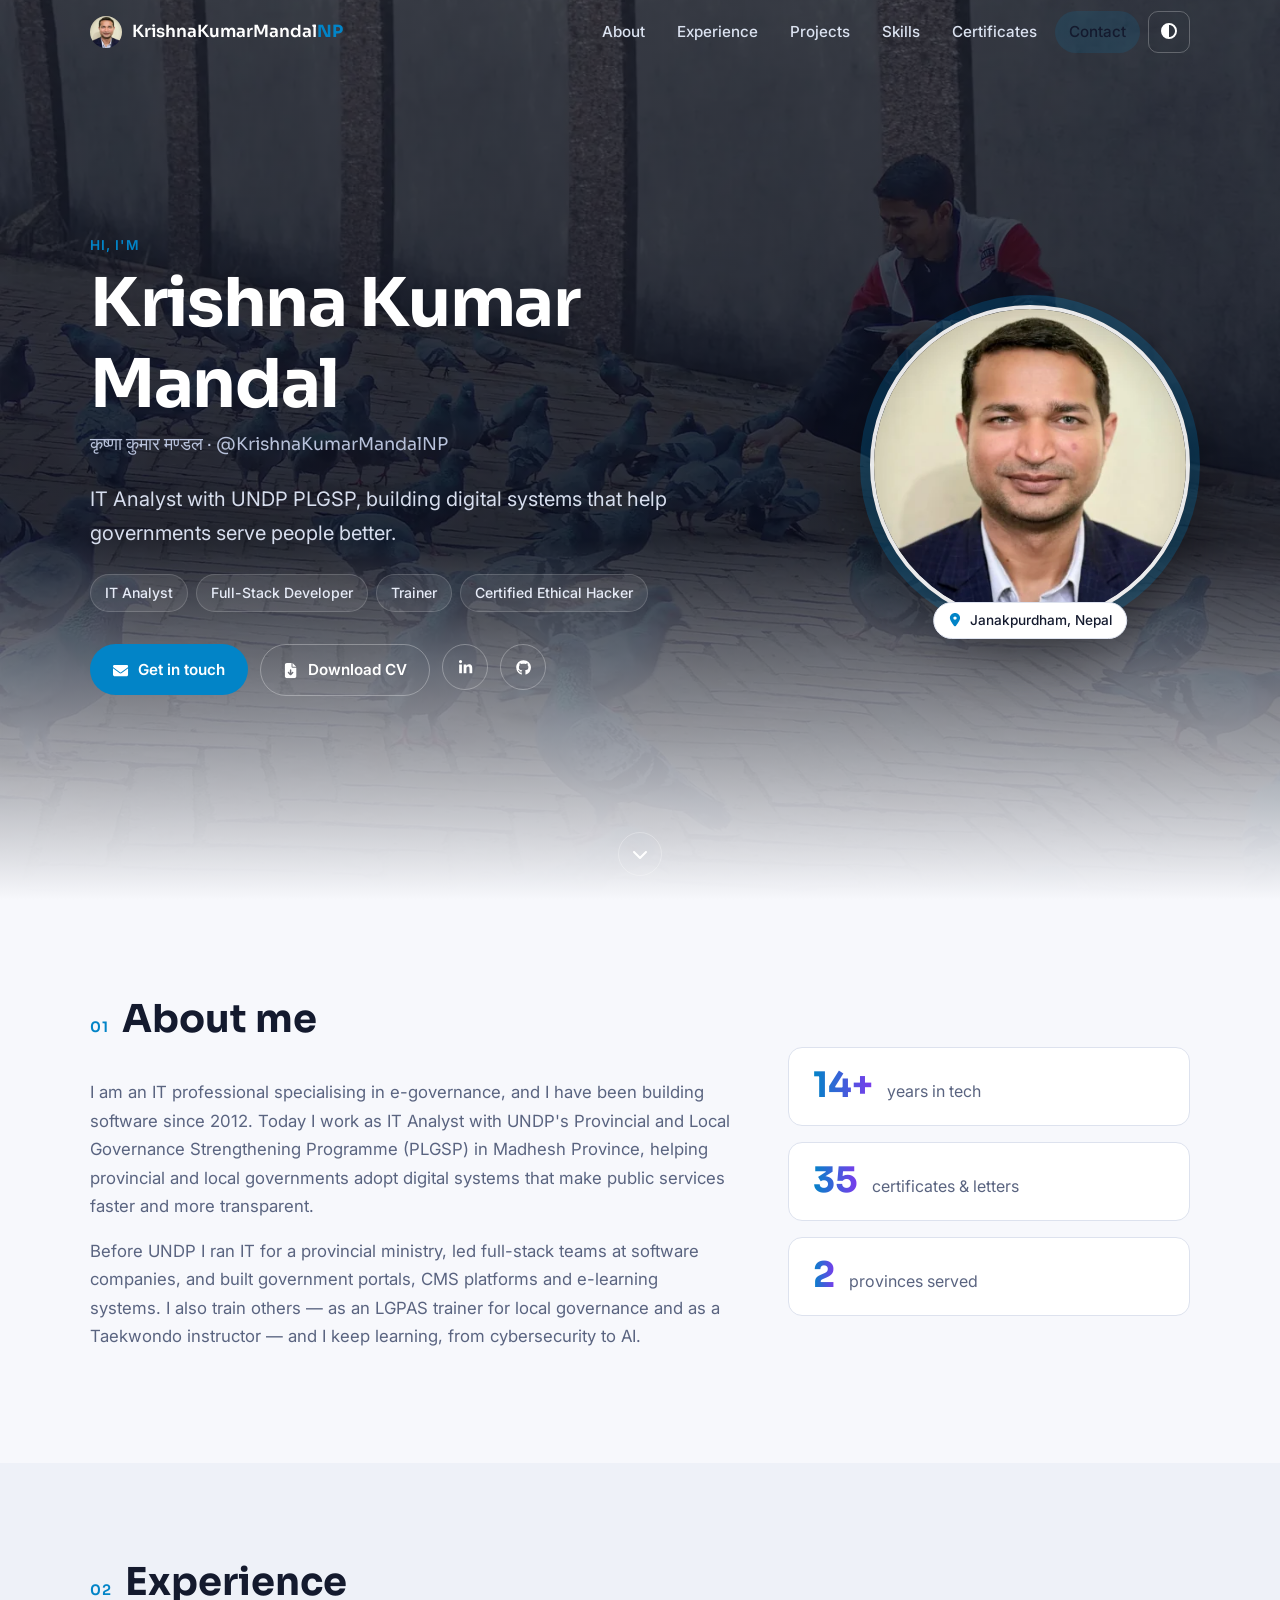
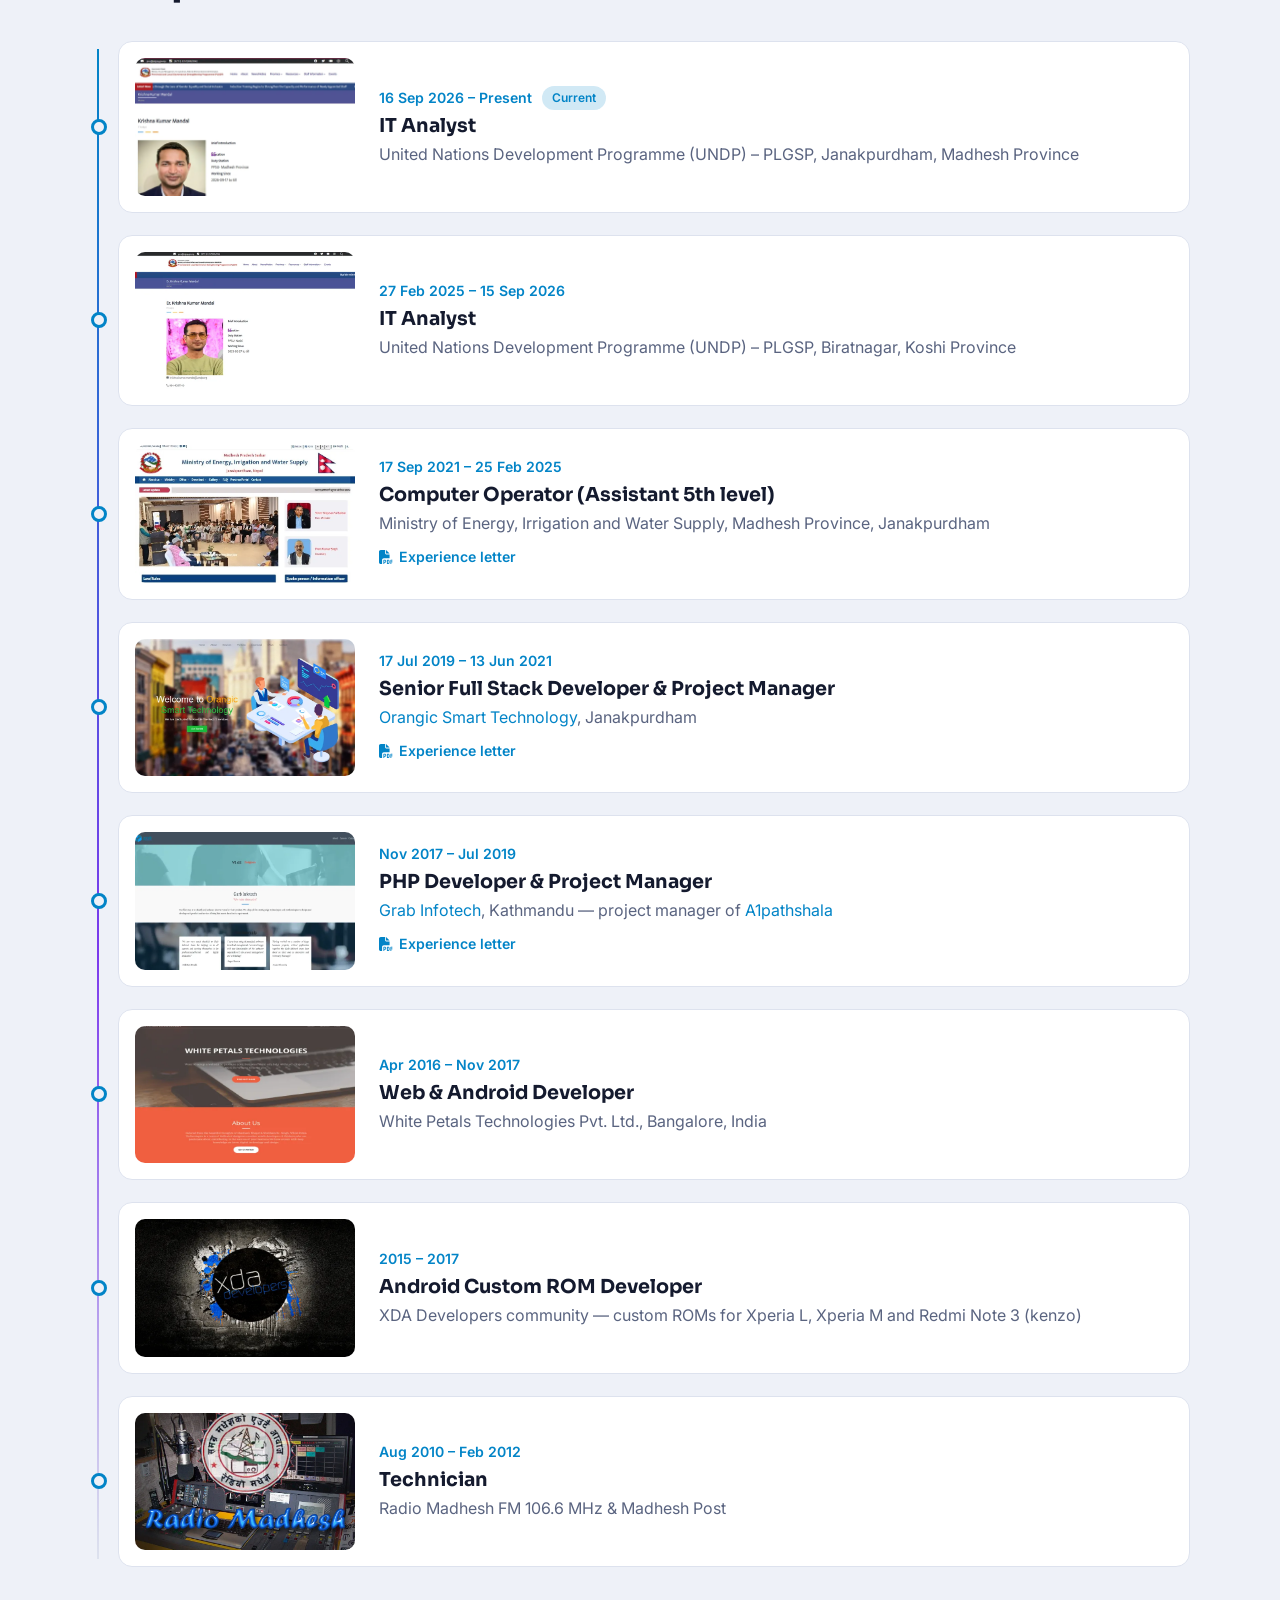
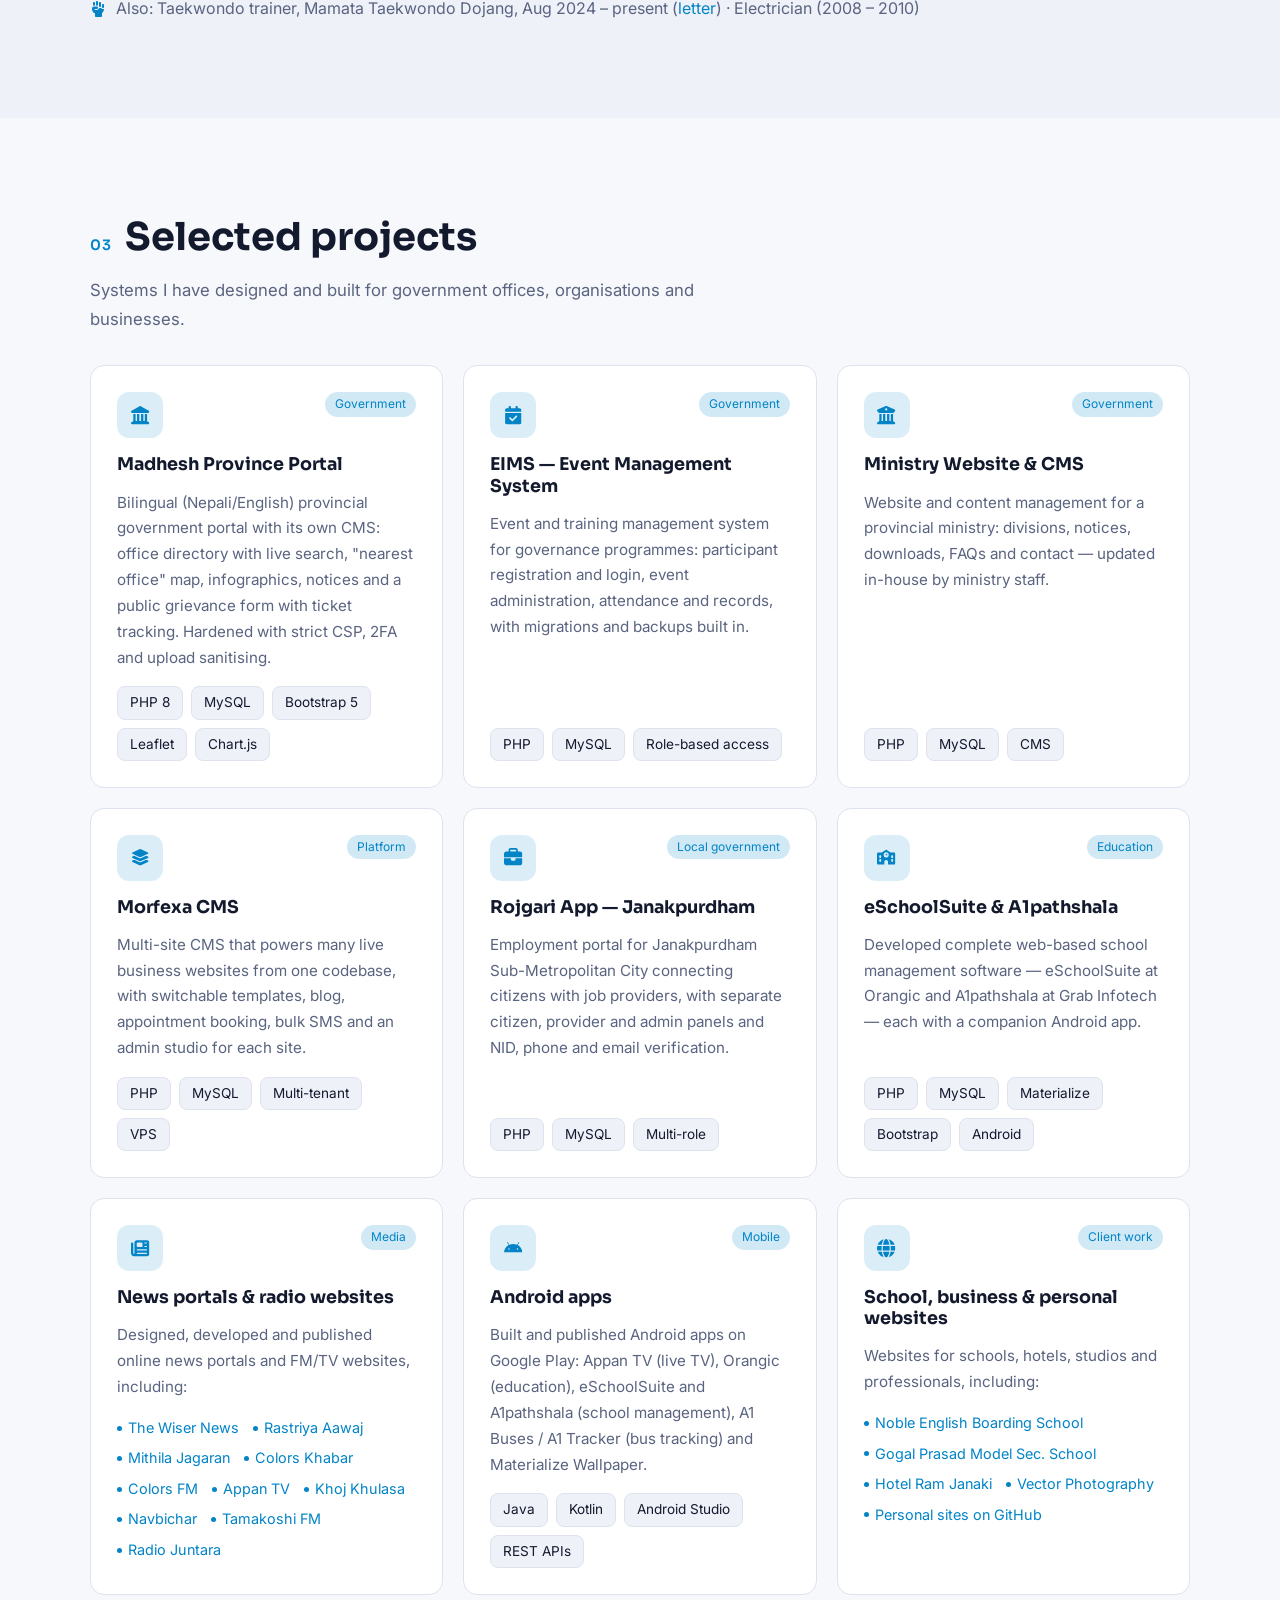
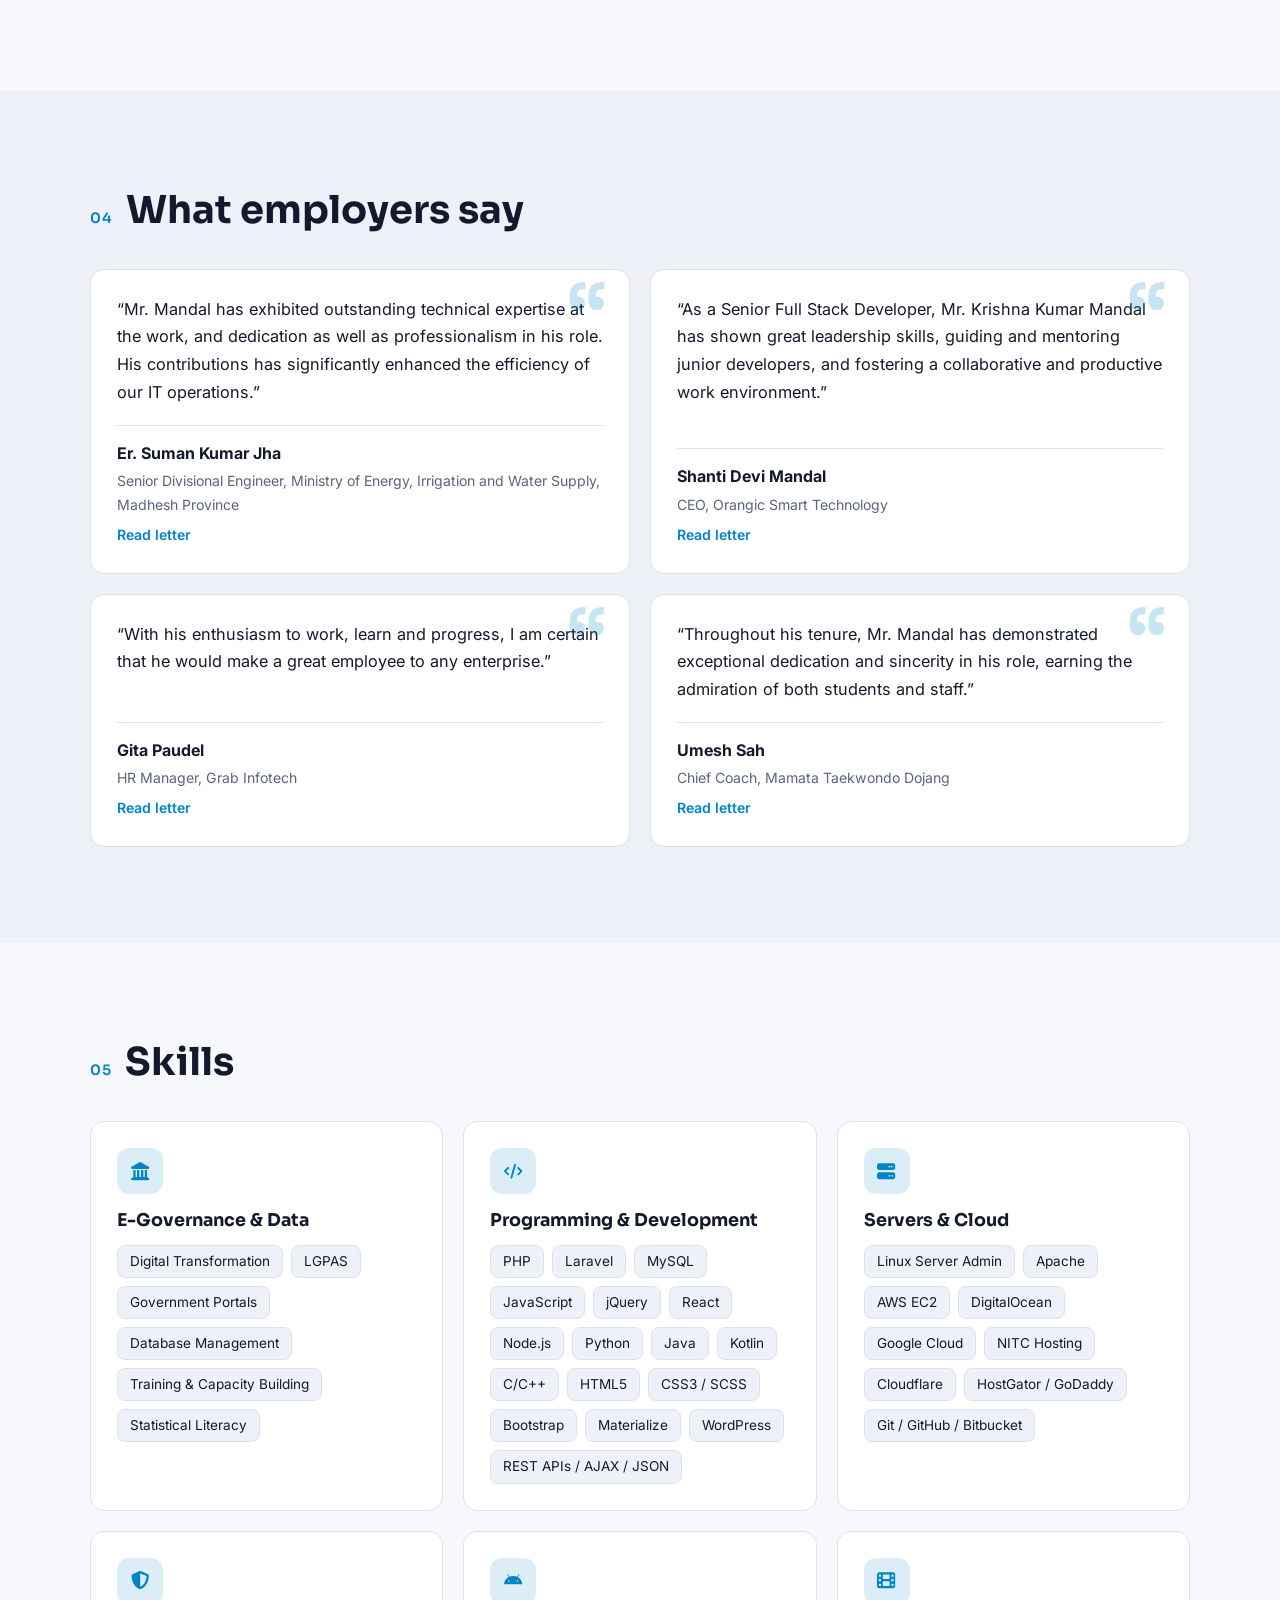
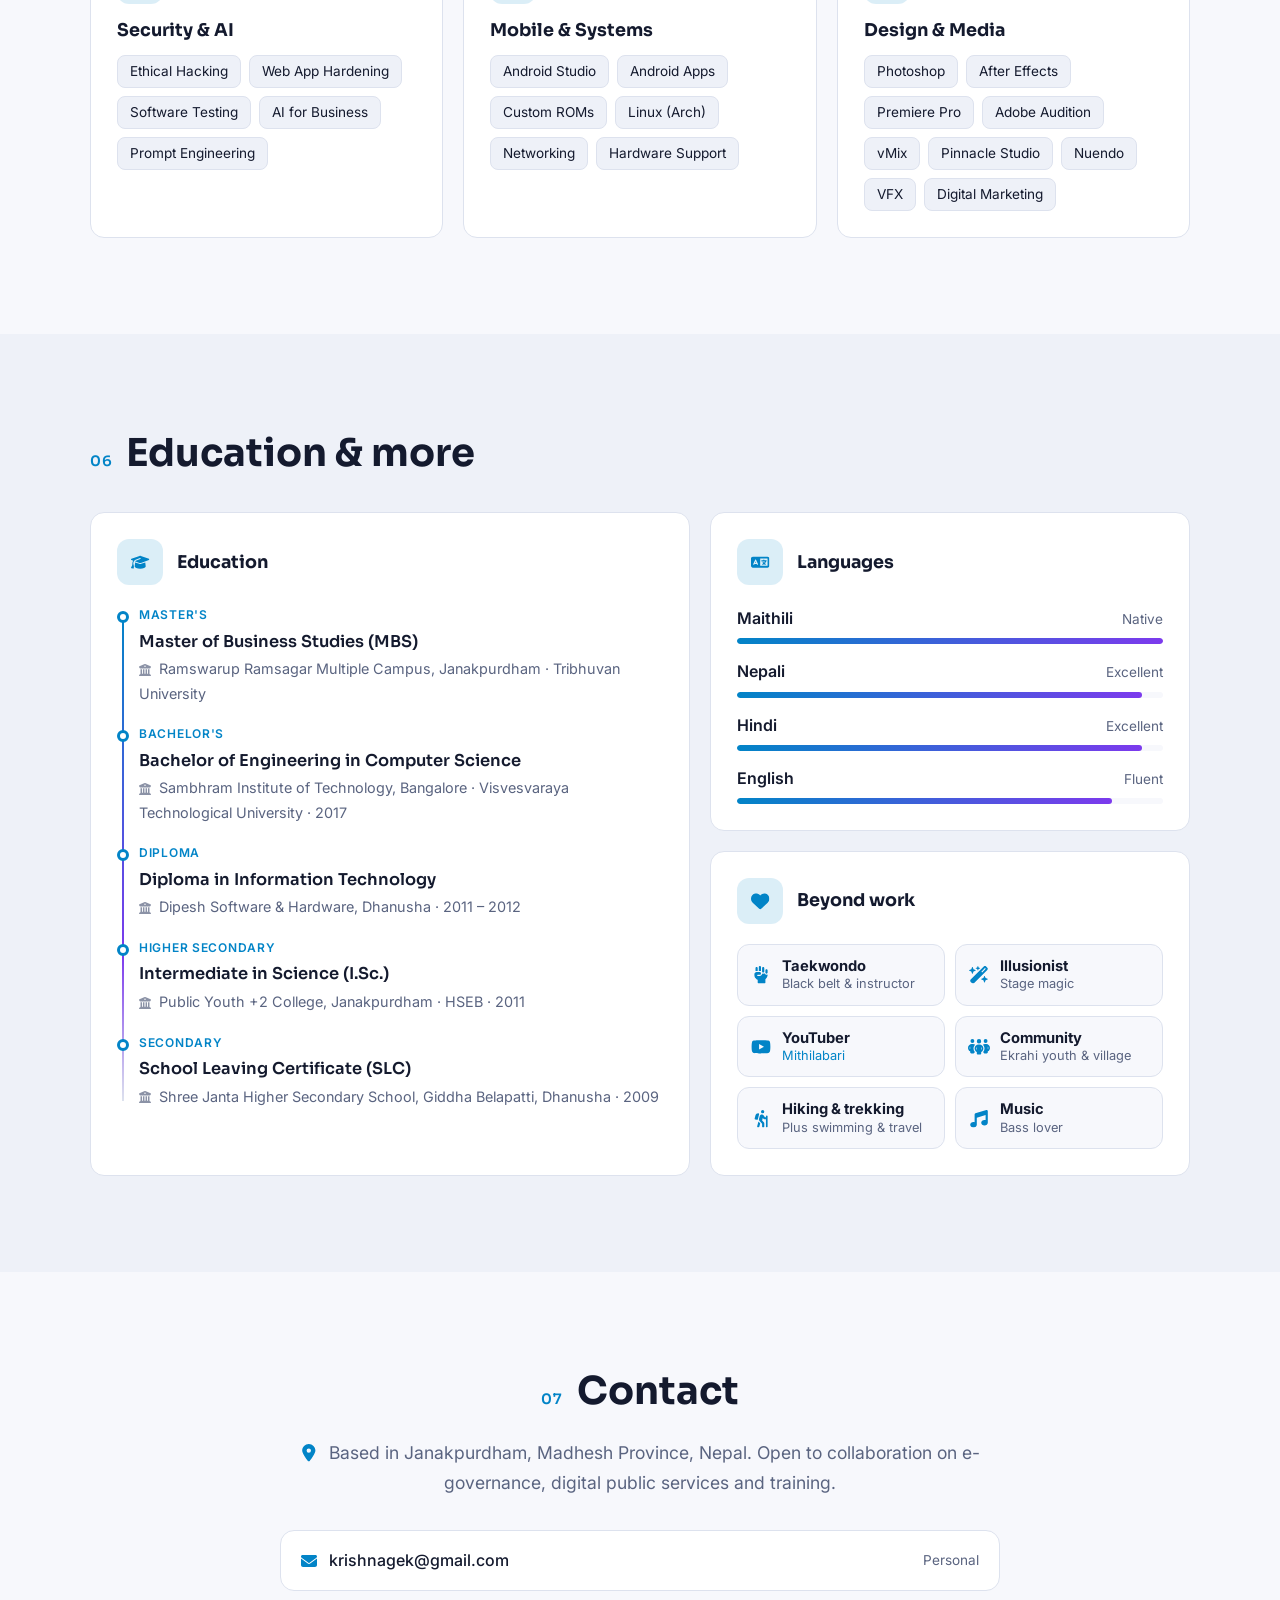
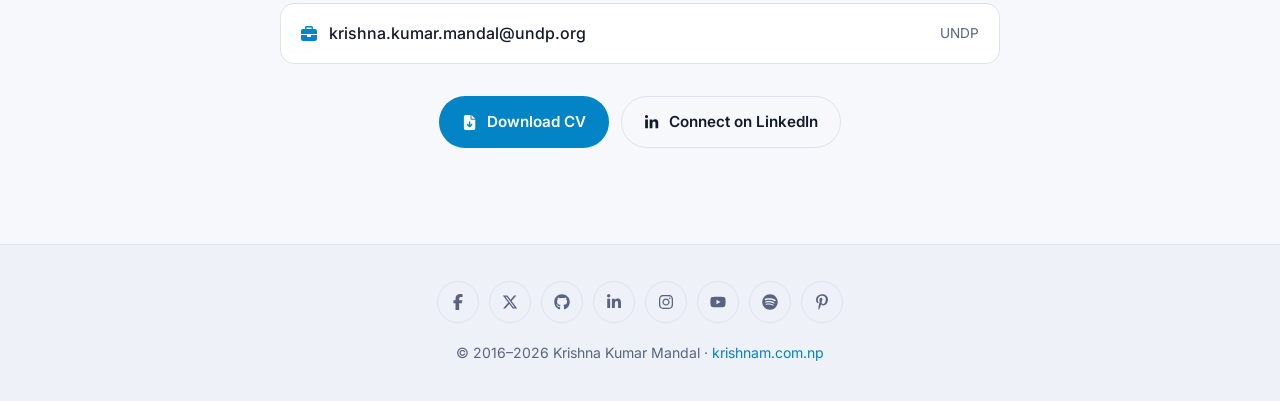
==== commit 564e3e7a: "Use portrait photo in intro instead of monogram Co-Authored-By: Claude Opus 5.5 <noreply@anthropic.c" ====
--- a/index.html
+++ b/index.html
@@ -45,7 +45,7 @@
 	<link rel="preconnect" href="https://fonts.googleapis.com">
 	<link rel="preconnect" href="https://fonts.gstatic.com" crossorigin>
 	<link rel="stylesheet" href="https://fonts.googleapis.com/css2?family=Inter:wght@400;500;600&family=Sora:wght@600;700&display=swap">
-	<link rel="stylesheet" href="assets/css/style.css?v=20261121b">
+	<link rel="stylesheet" href="assets/css/style.css?v=20261121c">
 	<link rel="preload" as="image" href="images/web/banner-sm.webp" media="(max-width: 860px)">
 	<link rel="preload" as="image" href="images/web/banner.webp" media="(min-width: 861px)">
 
@@ -89,7 +89,7 @@
 				</defs>
 				<circle cx="60" cy="60" r="54"/>
 			</svg>
-			<span class="intro-mono">KKM</span>
+			<img class="intro-photo" src="images/web/krishna.webp" alt="" width="104" height="104" fetchpriority="high">
 		</div>
 		<p class="intro-name"><span style="--i:0">K</span><span style="--i:1">r</span><span style="--i:2">i</span><span style="--i:3">s</span><span style="--i:4">h</span><span style="--i:5">n</span><span style="--i:6">a</span>&nbsp;<span style="--i:7">K</span><span style="--i:8">u</span><span style="--i:9">m</span><span style="--i:10">a</span><span style="--i:11">r</span>&nbsp;<span style="--i:12">M</span><span style="--i:13">a</span><span style="--i:14">n</span><span style="--i:15">d</span><span style="--i:16">a</span><span style="--i:17">l</span></p>
 		<p class="intro-tag">IT Analyst · UNDP PLGSP</p>
@@ -104,9 +104,9 @@
 				<span>KrishnaKumarMandal<b>NP</b></span>
 			</a>
 			<div class="nav-tools">
-				<button class="theme-toggle" type="button" aria-label="Switch colour theme"><svg class="icon" aria-hidden="true"><use href="assets/icons.svg?v=20261121b#circle-half-stroke"></use></svg></button>
+				<button class="theme-toggle" type="button" aria-label="Switch colour theme"><svg class="icon" aria-hidden="true"><use href="assets/icons.svg?v=20261121c#circle-half-stroke"></use></svg></button>
 				<button class="nav-toggle" aria-expanded="false" aria-controls="site-nav" aria-label="Open menu">
-					<svg class="icon" aria-hidden="true"><use href="assets/icons.svg?v=20261121b#bars"></use></svg>
+					<svg class="icon" aria-hidden="true"><use href="assets/icons.svg?v=20261121c#bars"></use></svg>
 				</button>
 			</div>
 			<nav id="site-nav" class="site-nav" aria-label="Main">
@@ -136,18 +136,18 @@
 						<li>Certified Ethical Hacker</li>
 					</ul>
 					<div class="hero-actions">
-						<a class="btn btn-primary" href="#contact"><svg class="icon" aria-hidden="true"><use href="assets/icons.svg?v=20261121b#envelope"></use></svg> Get in touch</a>
-						<a class="btn btn-ghost" href="cv/Krishna-Kumar-Mandal-CV.pdf" target="_blank" rel="noopener"><svg class="icon" aria-hidden="true"><use href="assets/icons.svg?v=20261121b#file-arrow-down"></use></svg> Download CV</a>
-						<a class="btn btn-ghost btn-icon" href="https://www.linkedin.com/in/krishnakumarmandalnp/" target="_blank" rel="noopener" aria-label="LinkedIn"><svg class="icon" aria-hidden="true"><use href="assets/icons.svg?v=20261121b#linkedin-in"></use></svg></a>
-						<a class="btn btn-ghost btn-icon" href="https://github.com/KrishnaKumarMandalNP" target="_blank" rel="noopener" aria-label="GitHub"><svg class="icon" aria-hidden="true"><use href="assets/icons.svg?v=20261121b#github"></use></svg></a>
+						<a class="btn btn-primary" href="#contact"><svg class="icon" aria-hidden="true"><use href="assets/icons.svg?v=20261121c#envelope"></use></svg> Get in touch</a>
+						<a class="btn btn-ghost" href="cv/Krishna-Kumar-Mandal-CV.pdf" target="_blank" rel="noopener"><svg class="icon" aria-hidden="true"><use href="assets/icons.svg?v=20261121c#file-arrow-down"></use></svg> Download CV</a>
+						<a class="btn btn-ghost btn-icon" href="https://www.linkedin.com/in/krishnakumarmandalnp/" target="_blank" rel="noopener" aria-label="LinkedIn"><svg class="icon" aria-hidden="true"><use href="assets/icons.svg?v=20261121c#linkedin-in"></use></svg></a>
+						<a class="btn btn-ghost btn-icon" href="https://github.com/KrishnaKumarMandalNP" target="_blank" rel="noopener" aria-label="GitHub"><svg class="icon" aria-hidden="true"><use href="assets/icons.svg?v=20261121c#github"></use></svg></a>
 					</div>
 				</div>
 				<div class="hero-photo">
 					<img src="images/web/krishna.webp" alt="Portrait of Krishna Kumar Mandal" width="365" height="365">
-					<p class="hero-badge"><svg class="icon" aria-hidden="true"><use href="assets/icons.svg?v=20261121b#location-dot"></use></svg> Janakpurdham, Nepal</p>
-				</div>
-			</div>
-			<a class="scroll-hint" href="#about" aria-label="Scroll to About"><svg class="icon" aria-hidden="true"><use href="assets/icons.svg?v=20261121b#chevron-down"></use></svg></a>
+					<p class="hero-badge"><svg class="icon" aria-hidden="true"><use href="assets/icons.svg?v=20261121c#location-dot"></use></svg> Janakpurdham, Nepal</p>
+				</div>
+			</div>
+			<a class="scroll-hint" href="#about" aria-label="Scroll to About"><svg class="icon" aria-hidden="true"><use href="assets/icons.svg?v=20261121c#chevron-down"></use></svg></a>
 		</section>
 
 		<!-- About -->
@@ -193,7 +193,7 @@
 							<p class="job-date">17 Sep 2021 – 25 Feb 2025</p>
 							<h3>Computer Operator (Assistant 5th level)</h3>
 							<p class="job-org">Ministry of Energy, Irrigation and Water Supply, Madhesh Province, Janakpurdham</p>
-							<a class="job-doc" href="certificate/experience-mowsed-madhesh-2025.pdf" target="_blank" rel="noopener"><svg class="icon" aria-hidden="true"><use href="assets/icons.svg?v=20261121b#file-pdf"></use></svg> Experience letter</a>
+							<a class="job-doc" href="certificate/experience-mowsed-madhesh-2025.pdf" target="_blank" rel="noopener"><svg class="icon" aria-hidden="true"><use href="assets/icons.svg?v=20261121c#file-pdf"></use></svg> Experience letter</a>
 						</div>
 					</li>
 					<li class="job reveal">
@@ -202,7 +202,7 @@
 							<p class="job-date">17 Jul 2019 – 13 Jun 2021</p>
 							<h3>Senior Full Stack Developer &amp; Project Manager</h3>
 							<p class="job-org"><a href="https://orangicsmarttechnology.com.np" target="_blank" rel="noopener">Orangic Smart Technology</a>, Janakpurdham</p>
-							<a class="job-doc" href="certificate/experience-orangic-2021.pdf" target="_blank" rel="noopener"><svg class="icon" aria-hidden="true"><use href="assets/icons.svg?v=20261121b#file-pdf"></use></svg> Experience letter</a>
+							<a class="job-doc" href="certificate/experience-orangic-2021.pdf" target="_blank" rel="noopener"><svg class="icon" aria-hidden="true"><use href="assets/icons.svg?v=20261121c#file-pdf"></use></svg> Experience letter</a>
 						</div>
 					</li>
 					<li class="job reveal">
@@ -211,7 +211,7 @@
 							<p class="job-date">Nov 2017 – Jul 2019</p>
 							<h3>PHP Developer &amp; Project Manager</h3>
 							<p class="job-org"><a href="http://grabinfotech.com/" target="_blank" rel="noopener">Grab Infotech</a>, Kathmandu — project manager of <a href="https://a1pathshala.com/" target="_blank" rel="noopener">A1pathshala</a></p>
-							<a class="job-doc" href="certificate/experience-grab-infotech-2019.pdf" target="_blank" rel="noopener"><svg class="icon" aria-hidden="true"><use href="assets/icons.svg?v=20261121b#file-pdf"></use></svg> Experience letter</a>
+							<a class="job-doc" href="certificate/experience-grab-infotech-2019.pdf" target="_blank" rel="noopener"><svg class="icon" aria-hidden="true"><use href="assets/icons.svg?v=20261121c#file-pdf"></use></svg> Experience letter</a>
 						</div>
 					</li>
 					<li class="job reveal">
@@ -239,7 +239,7 @@
 						</div>
 					</li>
 				</ol>
-				<p class="also reveal"><svg class="icon" aria-hidden="true"><use href="assets/icons.svg?v=20261121b#hand-fist"></use></svg> <span>Also: Taekwondo trainer, Mamata Taekwondo Dojang, Aug 2024 – present (<a href="certificate/taekwondo-instructor-mamata-dojang-2081.pdf" target="_blank" rel="noopener">letter</a>) · Electrician (2008 – 2010)</span></p>
+				<p class="also reveal"><svg class="icon" aria-hidden="true"><use href="assets/icons.svg?v=20261121c#hand-fist"></use></svg> <span>Also: Taekwondo trainer, Mamata Taekwondo Dojang, Aug 2024 – present (<a href="certificate/taekwondo-instructor-mamata-dojang-2081.pdf" target="_blank" rel="noopener">letter</a>) · Electrician (2008 – 2010)</span></p>
 			</div>
 		</section>
 
@@ -250,43 +250,43 @@
 				<p class="section-lead reveal">Systems I have designed and built for government offices, organisations and businesses.</p>
 				<div class="cards projects">
 					<article class="card project reveal">
-						<div class="project-head"><span class="card-icon" aria-hidden="true"><svg class="icon" aria-hidden="true"><use href="assets/icons.svg?v=20261121b#landmark"></use></svg></span><span class="badge">Government</span></div>
+						<div class="project-head"><span class="card-icon" aria-hidden="true"><svg class="icon" aria-hidden="true"><use href="assets/icons.svg?v=20261121c#landmark"></use></svg></span><span class="badge">Government</span></div>
 						<h3>Madhesh Province Portal</h3>
 						<p>Bilingual (Nepali/English) provincial government portal with its own CMS: office directory with live search, "nearest office" map, infographics, notices and a public grievance form with ticket tracking. Hardened with strict CSP, 2FA and upload sanitising.</p>
 						<ul class="tags"><li>PHP 8</li><li>MySQL</li><li>Bootstrap 5</li><li>Leaflet</li><li>Chart.js</li></ul>
 					</article>
 					<article class="card project reveal">
-						<div class="project-head"><span class="card-icon" aria-hidden="true"><svg class="icon" aria-hidden="true"><use href="assets/icons.svg?v=20261121b#calendar-check"></use></svg></span><span class="badge">Government</span></div>
+						<div class="project-head"><span class="card-icon" aria-hidden="true"><svg class="icon" aria-hidden="true"><use href="assets/icons.svg?v=20261121c#calendar-check"></use></svg></span><span class="badge">Government</span></div>
 						<h3>EIMS — Event Management System</h3>
 						<p>Event and training management system for governance programmes: participant registration and login, event administration, attendance and records, with migrations and backups built in.</p>
 						<ul class="tags"><li>PHP</li><li>MySQL</li><li>Role-based access</li></ul>
 					</article>
 					<article class="card project reveal">
-						<div class="project-head"><span class="card-icon" aria-hidden="true"><svg class="icon" aria-hidden="true"><use href="assets/icons.svg?v=20261121b#building-columns"></use></svg></span><span class="badge">Government</span></div>
+						<div class="project-head"><span class="card-icon" aria-hidden="true"><svg class="icon" aria-hidden="true"><use href="assets/icons.svg?v=20261121c#building-columns"></use></svg></span><span class="badge">Government</span></div>
 						<h3>Ministry Website &amp; CMS</h3>
 						<p>Website and content management for a provincial ministry: divisions, notices, downloads, FAQs and contact — updated in-house by ministry staff.</p>
 						<ul class="tags"><li>PHP</li><li>MySQL</li><li>CMS</li></ul>
 					</article>
 					<article class="card project reveal">
-						<div class="project-head"><span class="card-icon" aria-hidden="true"><svg class="icon" aria-hidden="true"><use href="assets/icons.svg?v=20261121b#layer-group"></use></svg></span><span class="badge">Platform</span></div>
+						<div class="project-head"><span class="card-icon" aria-hidden="true"><svg class="icon" aria-hidden="true"><use href="assets/icons.svg?v=20261121c#layer-group"></use></svg></span><span class="badge">Platform</span></div>
 						<h3>Morfexa CMS</h3>
 						<p>Multi-site CMS that powers many live business websites from one codebase, with switchable templates, blog, appointment booking, bulk SMS and an admin studio for each site.</p>
 						<ul class="tags"><li>PHP</li><li>MySQL</li><li>Multi-tenant</li><li>VPS</li></ul>
 					</article>
 					<article class="card project reveal">
-						<div class="project-head"><span class="card-icon" aria-hidden="true"><svg class="icon" aria-hidden="true"><use href="assets/icons.svg?v=20261121b#briefcase"></use></svg></span><span class="badge">Local government</span></div>
+						<div class="project-head"><span class="card-icon" aria-hidden="true"><svg class="icon" aria-hidden="true"><use href="assets/icons.svg?v=20261121c#briefcase"></use></svg></span><span class="badge">Local government</span></div>
 						<h3>Rojgari App — Janakpurdham</h3>
 						<p>Employment portal for Janakpurdham Sub-Metropolitan City connecting citizens with job providers, with separate citizen, provider and admin panels and NID, phone and email verification.</p>
 						<ul class="tags"><li>PHP</li><li>MySQL</li><li>Multi-role</li></ul>
 					</article>
 					<article class="card project reveal">
-						<div class="project-head"><span class="card-icon" aria-hidden="true"><svg class="icon" aria-hidden="true"><use href="assets/icons.svg?v=20261121b#school"></use></svg></span><span class="badge">Education</span></div>
+						<div class="project-head"><span class="card-icon" aria-hidden="true"><svg class="icon" aria-hidden="true"><use href="assets/icons.svg?v=20261121c#school"></use></svg></span><span class="badge">Education</span></div>
 						<h3>eSchoolSuite &amp; A1pathshala</h3>
 						<p>Developed complete web-based school management software — eSchoolSuite at Orangic and A1pathshala at Grab Infotech — each with a companion Android app.</p>
 						<ul class="tags"><li>PHP</li><li>MySQL</li><li>Materialize</li><li>Bootstrap</li><li>Android</li></ul>
 					</article>
 					<article class="card project reveal">
-						<div class="project-head"><span class="card-icon" aria-hidden="true"><svg class="icon" aria-hidden="true"><use href="assets/icons.svg?v=20261121b#newspaper"></use></svg></span><span class="badge">Media</span></div>
+						<div class="project-head"><span class="card-icon" aria-hidden="true"><svg class="icon" aria-hidden="true"><use href="assets/icons.svg?v=20261121c#newspaper"></use></svg></span><span class="badge">Media</span></div>
 						<h3>News portals &amp; radio websites</h3>
 						<p>Designed, developed and published online news portals and FM/TV websites, including:</p>
 						<ul class="link-list">
@@ -303,13 +303,13 @@
 						</ul>
 					</article>
 					<article class="card project reveal">
-						<div class="project-head"><span class="card-icon" aria-hidden="true"><svg class="icon" aria-hidden="true"><use href="assets/icons.svg?v=20261121b#android"></use></svg></span><span class="badge">Mobile</span></div>
+						<div class="project-head"><span class="card-icon" aria-hidden="true"><svg class="icon" aria-hidden="true"><use href="assets/icons.svg?v=20261121c#android"></use></svg></span><span class="badge">Mobile</span></div>
 						<h3>Android apps</h3>
 						<p>Built and published Android apps on Google Play: Appan TV (live TV), Orangic (education), eSchoolSuite and A1pathshala (school management), A1 Buses / A1 Tracker (bus tracking) and Materialize Wallpaper.</p>
 						<ul class="tags"><li>Java</li><li>Kotlin</li><li>Android Studio</li><li>REST APIs</li></ul>
 					</article>
 					<article class="card project reveal">
-						<div class="project-head"><span class="card-icon" aria-hidden="true"><svg class="icon" aria-hidden="true"><use href="assets/icons.svg?v=20261121b#globe"></use></svg></span><span class="badge">Client work</span></div>
+						<div class="project-head"><span class="card-icon" aria-hidden="true"><svg class="icon" aria-hidden="true"><use href="assets/icons.svg?v=20261121c#globe"></use></svg></span><span class="badge">Client work</span></div>
 						<h3>School, business &amp; personal websites</h3>
 						<p>Websites for schools, hotels, studios and professionals, including:</p>
 						<ul class="link-list">
@@ -355,32 +355,32 @@
 				<h2 class="section-title reveal"><span>05</span> Skills</h2>
 				<div class="cards">
 					<article class="card reveal">
-						<span class="card-icon" aria-hidden="true"><svg class="icon" aria-hidden="true"><use href="assets/icons.svg?v=20261121b#landmark"></use></svg></span>
+						<span class="card-icon" aria-hidden="true"><svg class="icon" aria-hidden="true"><use href="assets/icons.svg?v=20261121c#landmark"></use></svg></span>
 						<h3>E-Governance &amp; Data</h3>
 						<ul class="tags"><li>Digital Transformation</li><li>LGPAS</li><li>Government Portals</li><li>Database Management</li><li>Training &amp; Capacity Building</li><li>Statistical Literacy</li></ul>
 					</article>
 					<article class="card reveal">
-						<span class="card-icon" aria-hidden="true"><svg class="icon" aria-hidden="true"><use href="assets/icons.svg?v=20261121b#code"></use></svg></span>
+						<span class="card-icon" aria-hidden="true"><svg class="icon" aria-hidden="true"><use href="assets/icons.svg?v=20261121c#code"></use></svg></span>
 						<h3>Programming &amp; Development</h3>
 						<ul class="tags"><li>PHP</li><li>Laravel</li><li>MySQL</li><li>JavaScript</li><li>jQuery</li><li>React</li><li>Node.js</li><li>Python</li><li>Java</li><li>Kotlin</li><li>C/C++</li><li>HTML5</li><li>CSS3 / SCSS</li><li>Bootstrap</li><li>Materialize</li><li>WordPress</li><li>REST APIs / AJAX / JSON</li></ul>
 					</article>
 					<article class="card reveal">
-						<span class="card-icon" aria-hidden="true"><svg class="icon" aria-hidden="true"><use href="assets/icons.svg?v=20261121b#server"></use></svg></span>
+						<span class="card-icon" aria-hidden="true"><svg class="icon" aria-hidden="true"><use href="assets/icons.svg?v=20261121c#server"></use></svg></span>
 						<h3>Servers &amp; Cloud</h3>
 						<ul class="tags"><li>Linux Server Admin</li><li>Apache</li><li>AWS EC2</li><li>DigitalOcean</li><li>Google Cloud</li><li>NITC Hosting</li><li>Cloudflare</li><li>HostGator / GoDaddy</li><li>Git / GitHub / Bitbucket</li></ul>
 					</article>
 					<article class="card reveal">
-						<span class="card-icon" aria-hidden="true"><svg class="icon" aria-hidden="true"><use href="assets/icons.svg?v=20261121b#shield-halved"></use></svg></span>
+						<span class="card-icon" aria-hidden="true"><svg class="icon" aria-hidden="true"><use href="assets/icons.svg?v=20261121c#shield-halved"></use></svg></span>
 						<h3>Security &amp; AI</h3>
 						<ul class="tags"><li>Ethical Hacking</li><li>Web App Hardening</li><li>Software Testing</li><li>AI for Business</li><li>Prompt Engineering</li></ul>
 					</article>
 					<article class="card reveal">
-						<span class="card-icon" aria-hidden="true"><svg class="icon" aria-hidden="true"><use href="assets/icons.svg?v=20261121b#android"></use></svg></span>
+						<span class="card-icon" aria-hidden="true"><svg class="icon" aria-hidden="true"><use href="assets/icons.svg?v=20261121c#android"></use></svg></span>
 						<h3>Mobile &amp; Systems</h3>
 						<ul class="tags"><li>Android Studio</li><li>Android Apps</li><li>Custom ROMs</li><li>Linux (Arch)</li><li>Networking</li><li>Hardware Support</li></ul>
 					</article>
 					<article class="card reveal">
-						<span class="card-icon" aria-hidden="true"><svg class="icon" aria-hidden="true"><use href="assets/icons.svg?v=20261121b#film"></use></svg></span>
+						<span class="card-icon" aria-hidden="true"><svg class="icon" aria-hidden="true"><use href="assets/icons.svg?v=20261121c#film"></use></svg></span>
 						<h3>Design &amp; Media</h3>
 						<ul class="tags"><li>Photoshop</li><li>After Effects</li><li>Premiere Pro</li><li>Adobe Audition</li><li>vMix</li><li>Pinnacle Studio</li><li>Nuendo</li><li>VFX</li><li>Digital Marketing</li></ul>
 					</article>
@@ -394,38 +394,38 @@
 				<h2 class="section-title reveal"><span>06</span> Education &amp; more</h2>
 				<div class="edu-grid">
 					<article class="card edu reveal">
-						<div class="card-title"><span class="card-icon" aria-hidden="true"><svg class="icon" aria-hidden="true"><use href="assets/icons.svg?v=20261121b#graduation-cap"></use></svg></span><h3>Education</h3></div>
+						<div class="card-title"><span class="card-icon" aria-hidden="true"><svg class="icon" aria-hidden="true"><use href="assets/icons.svg?v=20261121c#graduation-cap"></use></svg></span><h3>Education</h3></div>
 						<ol class="edu-list">
 							<li>
 								<span class="edu-level">Master's</span>
 								<strong>Master of Business Studies (MBS)</strong>
-								<span class="edu-school"><svg class="icon" aria-hidden="true"><use href="assets/icons.svg?v=20261121b#building-columns"></use></svg> Ramswarup Ramsagar Multiple Campus, Janakpurdham · Tribhuvan University</span>
+								<span class="edu-school"><svg class="icon" aria-hidden="true"><use href="assets/icons.svg?v=20261121c#building-columns"></use></svg> Ramswarup Ramsagar Multiple Campus, Janakpurdham · Tribhuvan University</span>
 							</li>
 							<li>
 								<span class="edu-level">Bachelor's</span>
 								<strong>Bachelor of Engineering in Computer Science</strong>
-								<span class="edu-school"><svg class="icon" aria-hidden="true"><use href="assets/icons.svg?v=20261121b#building-columns"></use></svg> Sambhram Institute of Technology, Bangalore · Visvesvaraya Technological University · 2017</span>
+								<span class="edu-school"><svg class="icon" aria-hidden="true"><use href="assets/icons.svg?v=20261121c#building-columns"></use></svg> Sambhram Institute of Technology, Bangalore · Visvesvaraya Technological University · 2017</span>
 							</li>
 							<li>
 								<span class="edu-level">Diploma</span>
 								<strong>Diploma in Information Technology</strong>
-								<span class="edu-school"><svg class="icon" aria-hidden="true"><use href="assets/icons.svg?v=20261121b#building-columns"></use></svg> Dipesh Software &amp; Hardware, Dhanusha · 2011 – 2012</span>
+								<span class="edu-school"><svg class="icon" aria-hidden="true"><use href="assets/icons.svg?v=20261121c#building-columns"></use></svg> Dipesh Software &amp; Hardware, Dhanusha · 2011 – 2012</span>
 							</li>
 							<li>
 								<span class="edu-level">Higher secondary</span>
 								<strong>Intermediate in Science (I.Sc.)</strong>
-								<span class="edu-school"><svg class="icon" aria-hidden="true"><use href="assets/icons.svg?v=20261121b#building-columns"></use></svg> Public Youth +2 College, Janakpurdham · HSEB · 2011</span>
+								<span class="edu-school"><svg class="icon" aria-hidden="true"><use href="assets/icons.svg?v=20261121c#building-columns"></use></svg> Public Youth +2 College, Janakpurdham · HSEB · 2011</span>
 							</li>
 							<li>
 								<span class="edu-level">Secondary</span>
 								<strong>School Leaving Certificate (SLC)</strong>
-								<span class="edu-school"><svg class="icon" aria-hidden="true"><use href="assets/icons.svg?v=20261121b#building-columns"></use></svg> Shree Janta Higher Secondary School, Giddha Belapatti, Dhanusha · 2009</span>
+								<span class="edu-school"><svg class="icon" aria-hidden="true"><use href="assets/icons.svg?v=20261121c#building-columns"></use></svg> Shree Janta Higher Secondary School, Giddha Belapatti, Dhanusha · 2009</span>
 							</li>
 						</ol>
 					</article>
 
 					<article class="card reveal">
-						<div class="card-title"><span class="card-icon" aria-hidden="true"><svg class="icon" aria-hidden="true"><use href="assets/icons.svg?v=20261121b#language"></use></svg></span><h3>Languages</h3></div>
+						<div class="card-title"><span class="card-icon" aria-hidden="true"><svg class="icon" aria-hidden="true"><use href="assets/icons.svg?v=20261121c#language"></use></svg></span><h3>Languages</h3></div>
 						<ul class="langs">
 							<li><span class="lang-name">Maithili</span><span class="lang-level">Native</span><span class="meter" aria-hidden="true"><span style="width:100%"></span></span></li>
 							<li><span class="lang-name">Nepali</span><span class="lang-level">Excellent</span><span class="meter" aria-hidden="true"><span style="width:95%"></span></span></li>
@@ -435,14 +435,14 @@
 					</article>
 
 					<article class="card reveal">
-						<div class="card-title"><span class="card-icon" aria-hidden="true"><svg class="icon" aria-hidden="true"><use href="assets/icons.svg?v=20261121b#heart"></use></svg></span><h3>Beyond work</h3></div>
+						<div class="card-title"><span class="card-icon" aria-hidden="true"><svg class="icon" aria-hidden="true"><use href="assets/icons.svg?v=20261121c#heart"></use></svg></span><h3>Beyond work</h3></div>
 						<ul class="hobbies">
-							<li><svg class="icon" aria-hidden="true"><use href="assets/icons.svg?v=20261121b#hand-fist"></use></svg><strong>Taekwondo</strong><span>Black belt &amp; instructor</span></li>
-							<li><svg class="icon" aria-hidden="true"><use href="assets/icons.svg?v=20261121b#wand-magic-sparkles"></use></svg><strong>Illusionist</strong><span>Stage magic</span></li>
-							<li><svg class="icon" aria-hidden="true"><use href="assets/icons.svg?v=20261121b#youtube"></use></svg><strong>YouTuber</strong><span><a href="https://www.youtube.com/mithilabari" target="_blank" rel="noopener">Mithilabari</a></span></li>
-							<li><svg class="icon" aria-hidden="true"><use href="assets/icons.svg?v=20261121b#people-group"></use></svg><strong>Community</strong><span>Ekrahi youth &amp; village</span></li>
-							<li><svg class="icon" aria-hidden="true"><use href="assets/icons.svg?v=20261121b#person-hiking"></use></svg><strong>Hiking &amp; trekking</strong><span>Plus swimming &amp; travel</span></li>
-							<li><svg class="icon" aria-hidden="true"><use href="assets/icons.svg?v=20261121b#music"></use></svg><strong>Music</strong><span>Bass lover</span></li>
+							<li><svg class="icon" aria-hidden="true"><use href="assets/icons.svg?v=20261121c#hand-fist"></use></svg><strong>Taekwondo</strong><span>Black belt &amp; instructor</span></li>
+							<li><svg class="icon" aria-hidden="true"><use href="assets/icons.svg?v=20261121c#wand-magic-sparkles"></use></svg><strong>Illusionist</strong><span>Stage magic</span></li>
+							<li><svg class="icon" aria-hidden="true"><use href="assets/icons.svg?v=20261121c#youtube"></use></svg><strong>YouTuber</strong><span><a href="https://www.youtube.com/mithilabari" target="_blank" rel="noopener">Mithilabari</a></span></li>
+							<li><svg class="icon" aria-hidden="true"><use href="assets/icons.svg?v=20261121c#people-group"></use></svg><strong>Community</strong><span>Ekrahi youth &amp; village</span></li>
+							<li><svg class="icon" aria-hidden="true"><use href="assets/icons.svg?v=20261121c#person-hiking"></use></svg><strong>Hiking &amp; trekking</strong><span>Plus swimming &amp; travel</span></li>
+							<li><svg class="icon" aria-hidden="true"><use href="assets/icons.svg?v=20261121c#music"></use></svg><strong>Music</strong><span>Bass lover</span></li>
 						</ul>
 					</article>
 				</div>
@@ -453,14 +453,14 @@
 		<section id="contact" class="section contact">
 			<div class="container contact-inner reveal">
 				<h2 class="section-title"><span>07</span> Contact</h2>
-				<p class="contact-lead"><svg class="icon" aria-hidden="true"><use href="assets/icons.svg?v=20261121b#location-dot"></use></svg> Based in Janakpurdham, Madhesh Province, Nepal. Open to collaboration on e-governance, digital public services and training.</p>
+				<p class="contact-lead"><svg class="icon" aria-hidden="true"><use href="assets/icons.svg?v=20261121c#location-dot"></use></svg> Based in Janakpurdham, Madhesh Province, Nepal. Open to collaboration on e-governance, digital public services and training.</p>
 				<ul class="emails">
-					<li><a href="mailto:krishnagek@gmail.com"><svg class="icon" aria-hidden="true"><use href="assets/icons.svg?v=20261121b#envelope"></use></svg> krishnagek@gmail.com</a><span>Personal</span></li>
-					<li><a href="mailto:krishna.kumar.mandal@undp.org"><svg class="icon" aria-hidden="true"><use href="assets/icons.svg?v=20261121b#briefcase"></use></svg> krishna.kumar.mandal@undp.org</a><span>UNDP</span></li>
+					<li><a href="mailto:krishnagek@gmail.com"><svg class="icon" aria-hidden="true"><use href="assets/icons.svg?v=20261121c#envelope"></use></svg> krishnagek@gmail.com</a><span>Personal</span></li>
+					<li><a href="mailto:krishna.kumar.mandal@undp.org"><svg class="icon" aria-hidden="true"><use href="assets/icons.svg?v=20261121c#briefcase"></use></svg> krishna.kumar.mandal@undp.org</a><span>UNDP</span></li>
 				</ul>
 				<div class="contact-actions">
-					<a class="btn btn-primary" href="cv/Krishna-Kumar-Mandal-CV.pdf" target="_blank" rel="noopener"><svg class="icon" aria-hidden="true"><use href="assets/icons.svg?v=20261121b#file-arrow-down"></use></svg> Download CV</a>
-					<a class="btn btn-ghost" href="https://www.linkedin.com/in/krishnakumarmandalnp/" target="_blank" rel="noopener"><svg class="icon" aria-hidden="true"><use href="assets/icons.svg?v=20261121b#linkedin-in"></use></svg> Connect on LinkedIn</a>
+					<a class="btn btn-primary" href="cv/Krishna-Kumar-Mandal-CV.pdf" target="_blank" rel="noopener"><svg class="icon" aria-hidden="true"><use href="assets/icons.svg?v=20261121c#file-arrow-down"></use></svg> Download CV</a>
+					<a class="btn btn-ghost" href="https://www.linkedin.com/in/krishnakumarmandalnp/" target="_blank" rel="noopener"><svg class="icon" aria-hidden="true"><use href="assets/icons.svg?v=20261121c#linkedin-in"></use></svg> Connect on LinkedIn</a>
 				</div>
 			</div>
 		</section>
@@ -469,19 +469,19 @@
 	<footer class="site-footer">
 		<div class="container footer-inner">
 			<ul class="socials" aria-label="Social profiles">
-				<li><a href="https://www.facebook.com/KrishnaKumarMandalNP" target="_blank" rel="noopener" aria-label="Facebook"><svg class="icon" aria-hidden="true"><use href="assets/icons.svg?v=20261121b#facebook-f"></use></svg></a></li>
-				<li><a href="https://x.com/krishnamandalnp" target="_blank" rel="noopener" aria-label="X (Twitter)"><svg class="icon" aria-hidden="true"><use href="assets/icons.svg?v=20261121b#x-twitter"></use></svg></a></li>
-				<li><a href="https://github.com/KrishnaKumarMandalNP" target="_blank" rel="noopener" aria-label="GitHub"><svg class="icon" aria-hidden="true"><use href="assets/icons.svg?v=20261121b#github"></use></svg></a></li>
-				<li><a href="https://www.linkedin.com/in/krishnakumarmandalnp/" target="_blank" rel="noopener" aria-label="LinkedIn"><svg class="icon" aria-hidden="true"><use href="assets/icons.svg?v=20261121b#linkedin-in"></use></svg></a></li>
-				<li><a href="https://www.instagram.com/krishnakumarmandalnp/" target="_blank" rel="noopener" aria-label="Instagram"><svg class="icon" aria-hidden="true"><use href="assets/icons.svg?v=20261121b#instagram"></use></svg></a></li>
-				<li><a href="https://www.youtube.com/mithilabari" target="_blank" rel="noopener" aria-label="YouTube"><svg class="icon" aria-hidden="true"><use href="assets/icons.svg?v=20261121b#youtube"></use></svg></a></li>
-				<li><a href="https://open.spotify.com/user/hacksterkrishna" target="_blank" rel="noopener" aria-label="Spotify"><svg class="icon" aria-hidden="true"><use href="assets/icons.svg?v=20261121b#spotify"></use></svg></a></li>
-				<li><a href="https://www.pinterest.com/hacksterkrishna" target="_blank" rel="noopener" aria-label="Pinterest"><svg class="icon" aria-hidden="true"><use href="assets/icons.svg?v=20261121b#pinterest-p"></use></svg></a></li>
+				<li><a href="https://www.facebook.com/KrishnaKumarMandalNP" target="_blank" rel="noopener" aria-label="Facebook"><svg class="icon" aria-hidden="true"><use href="assets/icons.svg?v=20261121c#facebook-f"></use></svg></a></li>
+				<li><a href="https://x.com/krishnamandalnp" target="_blank" rel="noopener" aria-label="X (Twitter)"><svg class="icon" aria-hidden="true"><use href="assets/icons.svg?v=20261121c#x-twitter"></use></svg></a></li>
+				<li><a href="https://github.com/KrishnaKumarMandalNP" target="_blank" rel="noopener" aria-label="GitHub"><svg class="icon" aria-hidden="true"><use href="assets/icons.svg?v=20261121c#github"></use></svg></a></li>
+				<li><a href="https://www.linkedin.com/in/krishnakumarmandalnp/" target="_blank" rel="noopener" aria-label="LinkedIn"><svg class="icon" aria-hidden="true"><use href="assets/icons.svg?v=20261121c#linkedin-in"></use></svg></a></li>
+				<li><a href="https://www.instagram.com/krishnakumarmandalnp/" target="_blank" rel="noopener" aria-label="Instagram"><svg class="icon" aria-hidden="true"><use href="assets/icons.svg?v=20261121c#instagram"></use></svg></a></li>
+				<li><a href="https://www.youtube.com/mithilabari" target="_blank" rel="noopener" aria-label="YouTube"><svg class="icon" aria-hidden="true"><use href="assets/icons.svg?v=20261121c#youtube"></use></svg></a></li>
+				<li><a href="https://open.spotify.com/user/hacksterkrishna" target="_blank" rel="noopener" aria-label="Spotify"><svg class="icon" aria-hidden="true"><use href="assets/icons.svg?v=20261121c#spotify"></use></svg></a></li>
+				<li><a href="https://www.pinterest.com/hacksterkrishna" target="_blank" rel="noopener" aria-label="Pinterest"><svg class="icon" aria-hidden="true"><use href="assets/icons.svg?v=20261121c#pinterest-p"></use></svg></a></li>
 			</ul>
 			<p class="copyright">&copy; 2016–<span id="year">2026</span> Krishna Kumar Mandal · <a href="https://krishnam.com.np/">krishnam.com.np</a></p>
 		</div>
 	</footer>
 
-	<script src="assets/js/site.js?v=20261121b" defer></script>
+	<script src="assets/js/site.js?v=20261121c" defer></script>
 </body>
 </html>
--- a/assets/css/style.css
+++ b/assets/css/style.css
@@ -469,7 +469,7 @@
 		#0b1020;
 	animation: intro-exit .55s cubic-bezier(.7, 0, .3, 1) 1.15s forwards;
 }
-.intro-mark { position: relative; width: 120px; height: 120px; display: grid; place-items: center; }
+.intro-mark { position: relative; width: 132px; height: 132px; display: grid; place-items: center; }
 .intro-ring { position: absolute; inset: 0; transform: rotate(-90deg); }
 .intro-ring circle {
 	fill: none; stroke: url(#introGrad); stroke-width: 4; stroke-linecap: round;
@@ -477,9 +477,9 @@
 	animation: intro-draw .7s cubic-bezier(.65, 0, .35, 1) forwards;
 	filter: drop-shadow(0 0 8px rgba(56, 189, 248, .55));
 }
-.intro-mono {
-	font: 700 2.1rem/1 var(--font-display); letter-spacing: .02em;
-	background: linear-gradient(135deg, #38bdf8, #a78bfa); -webkit-background-clip: text; background-clip: text; color: transparent;
+.intro-photo {
+	width: 112px; height: 112px; border-radius: 50%; object-fit: cover;
+	box-shadow: 0 10px 30px rgba(0, 0, 0, .45);
 	opacity: 0; transform: scale(.6);
 	animation: intro-pop .45s cubic-bezier(.34, 1.56, .64, 1) .25s forwards;
 }
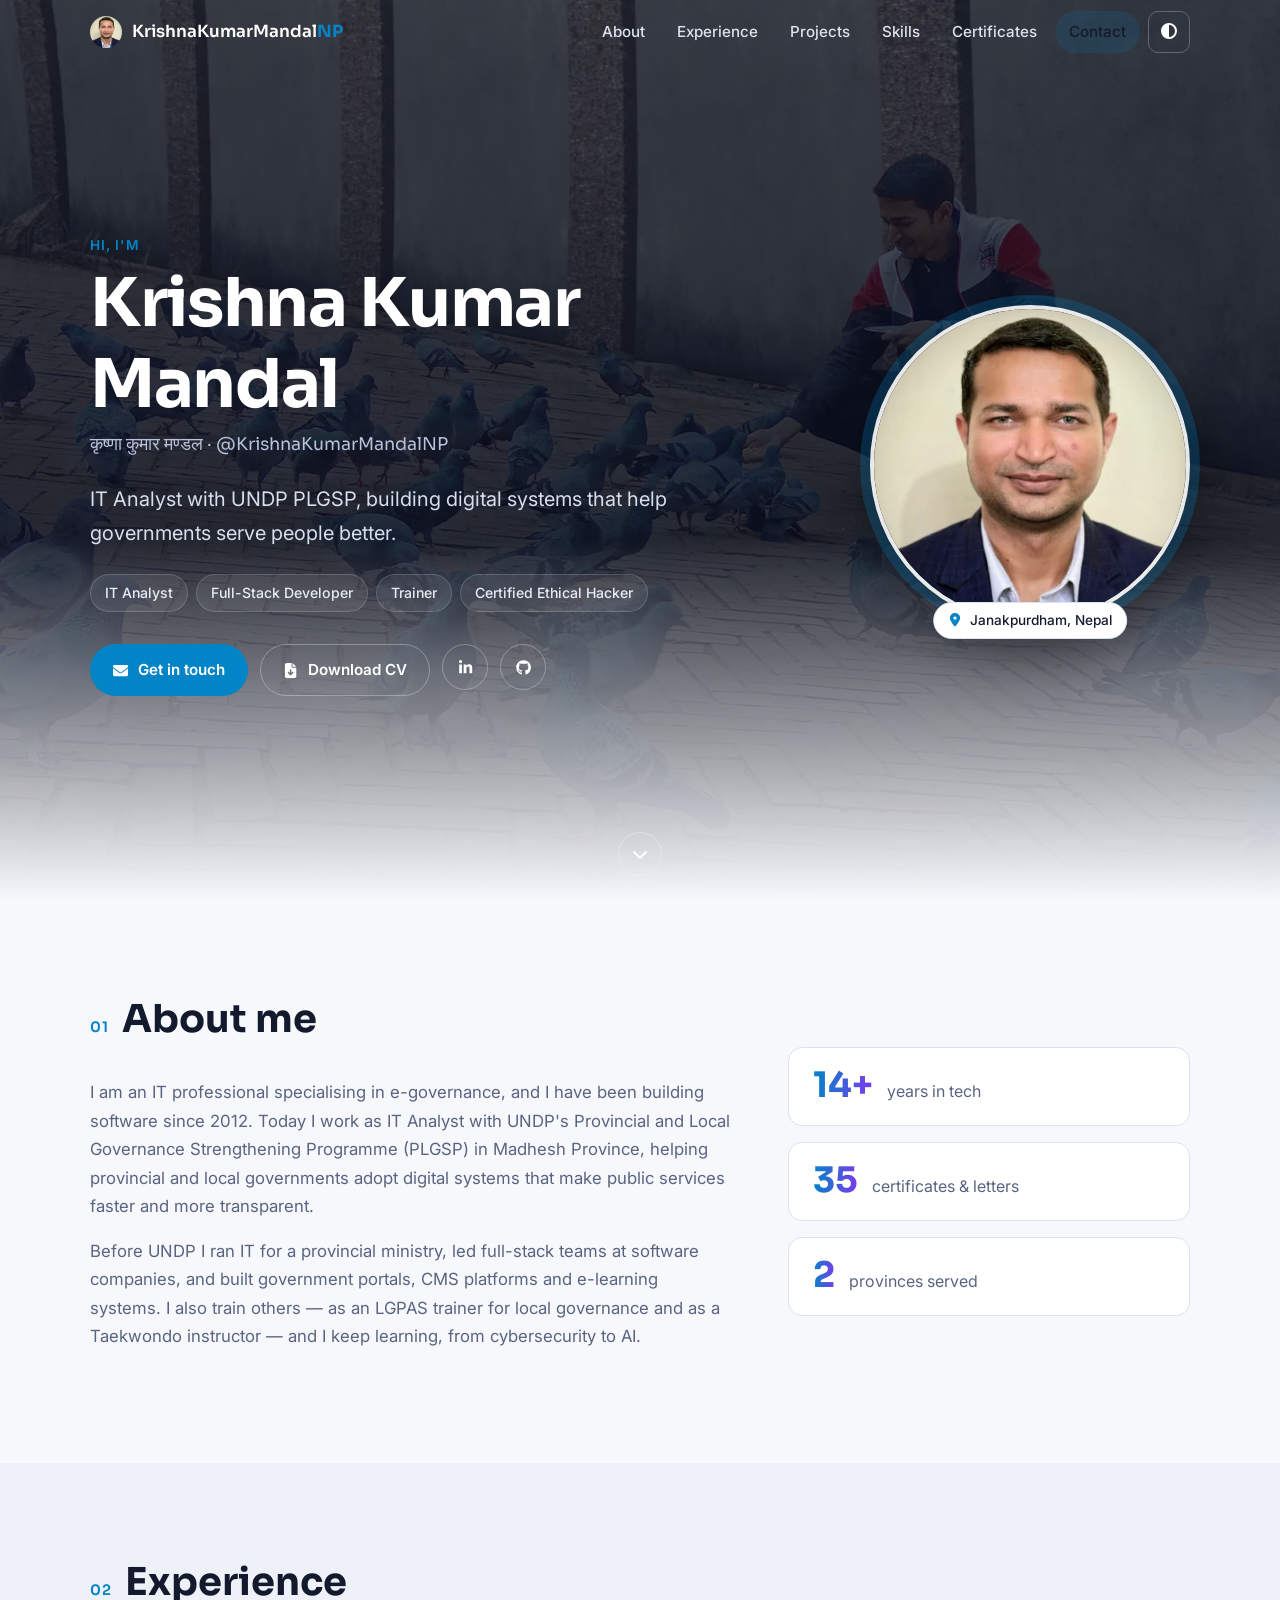
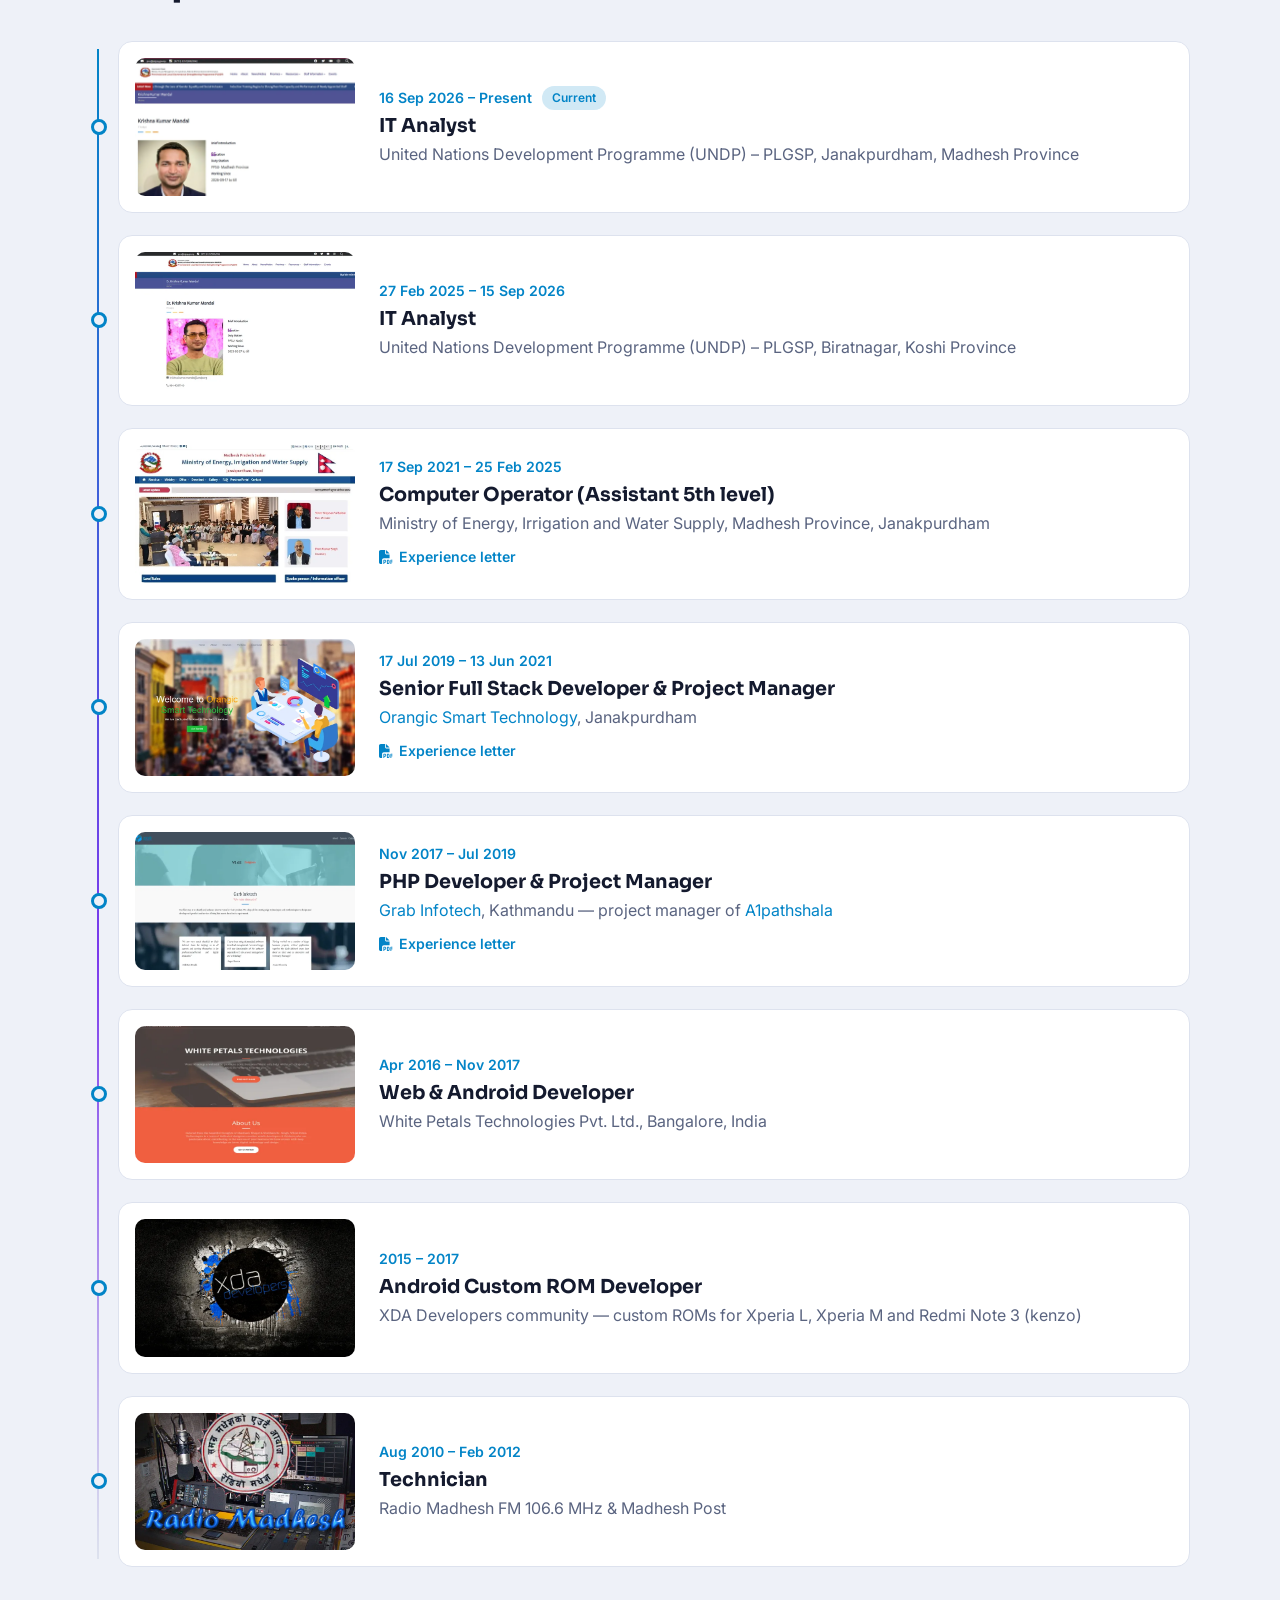
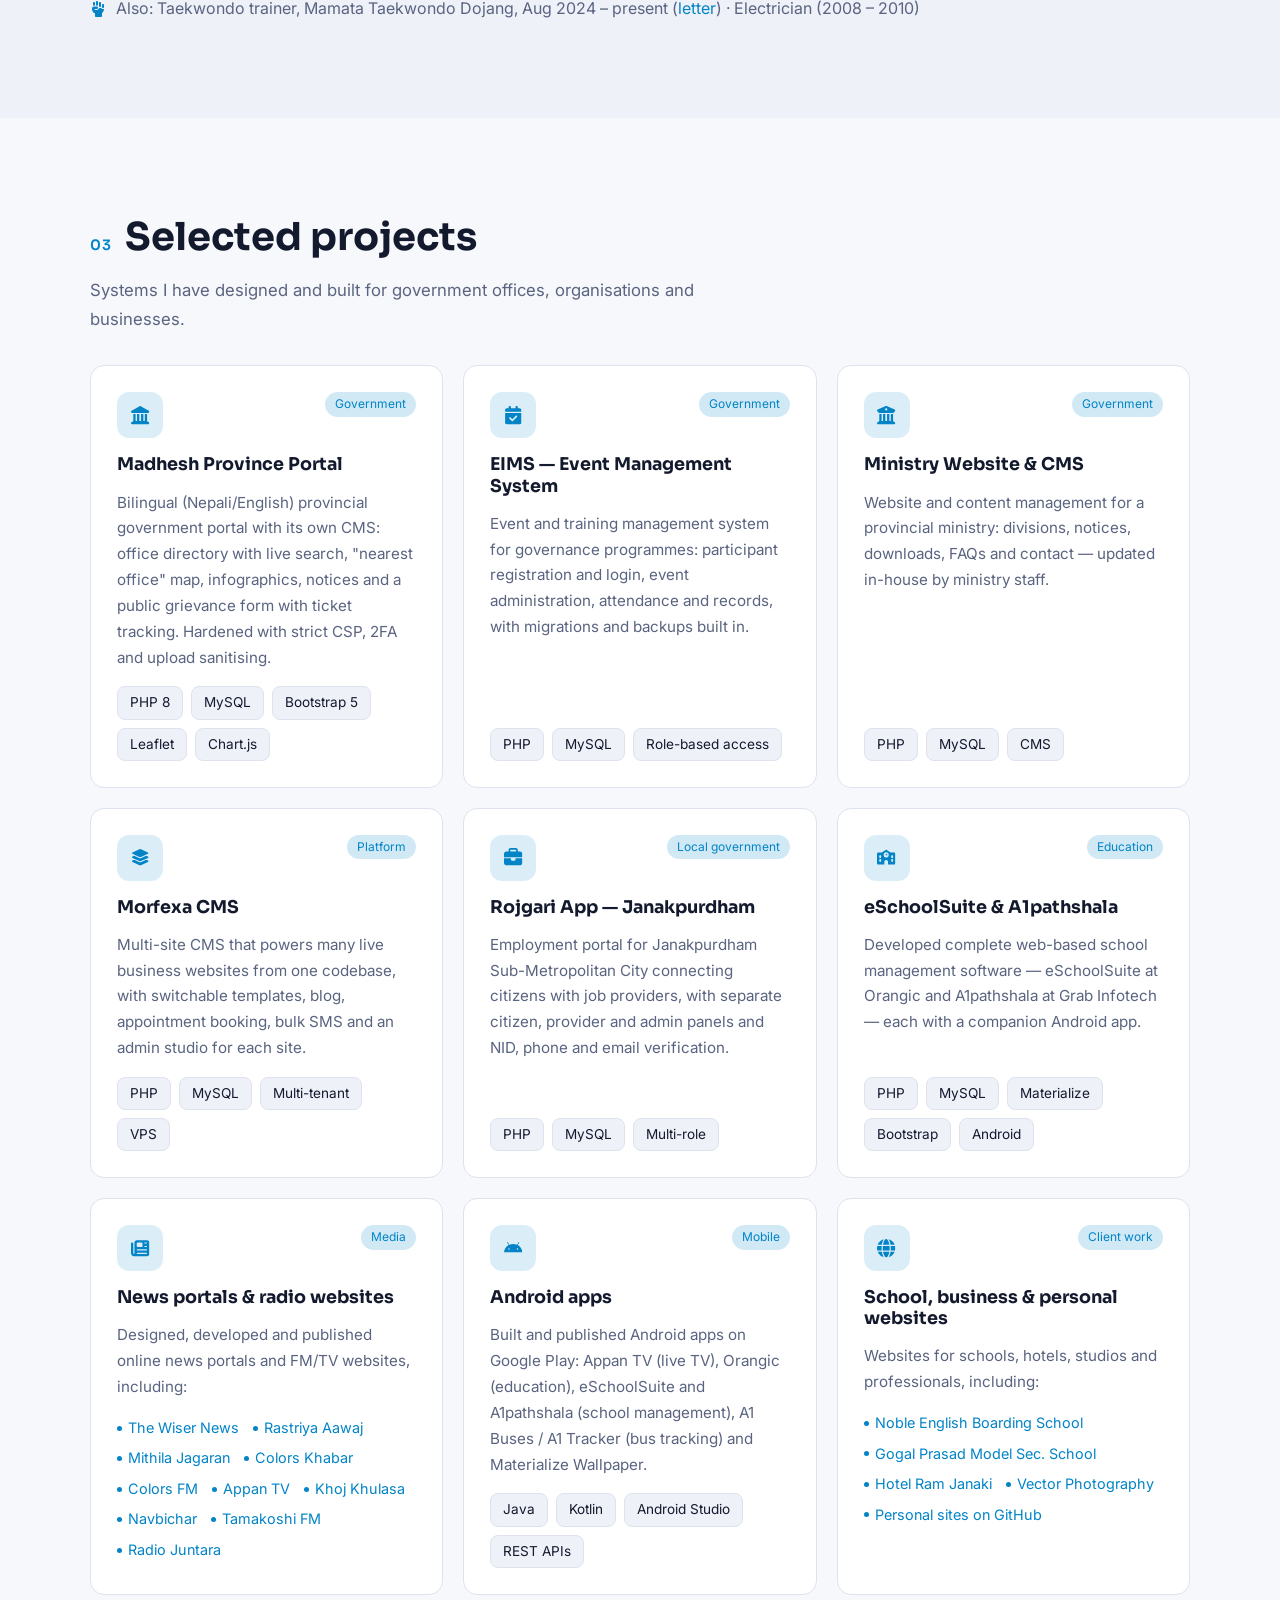
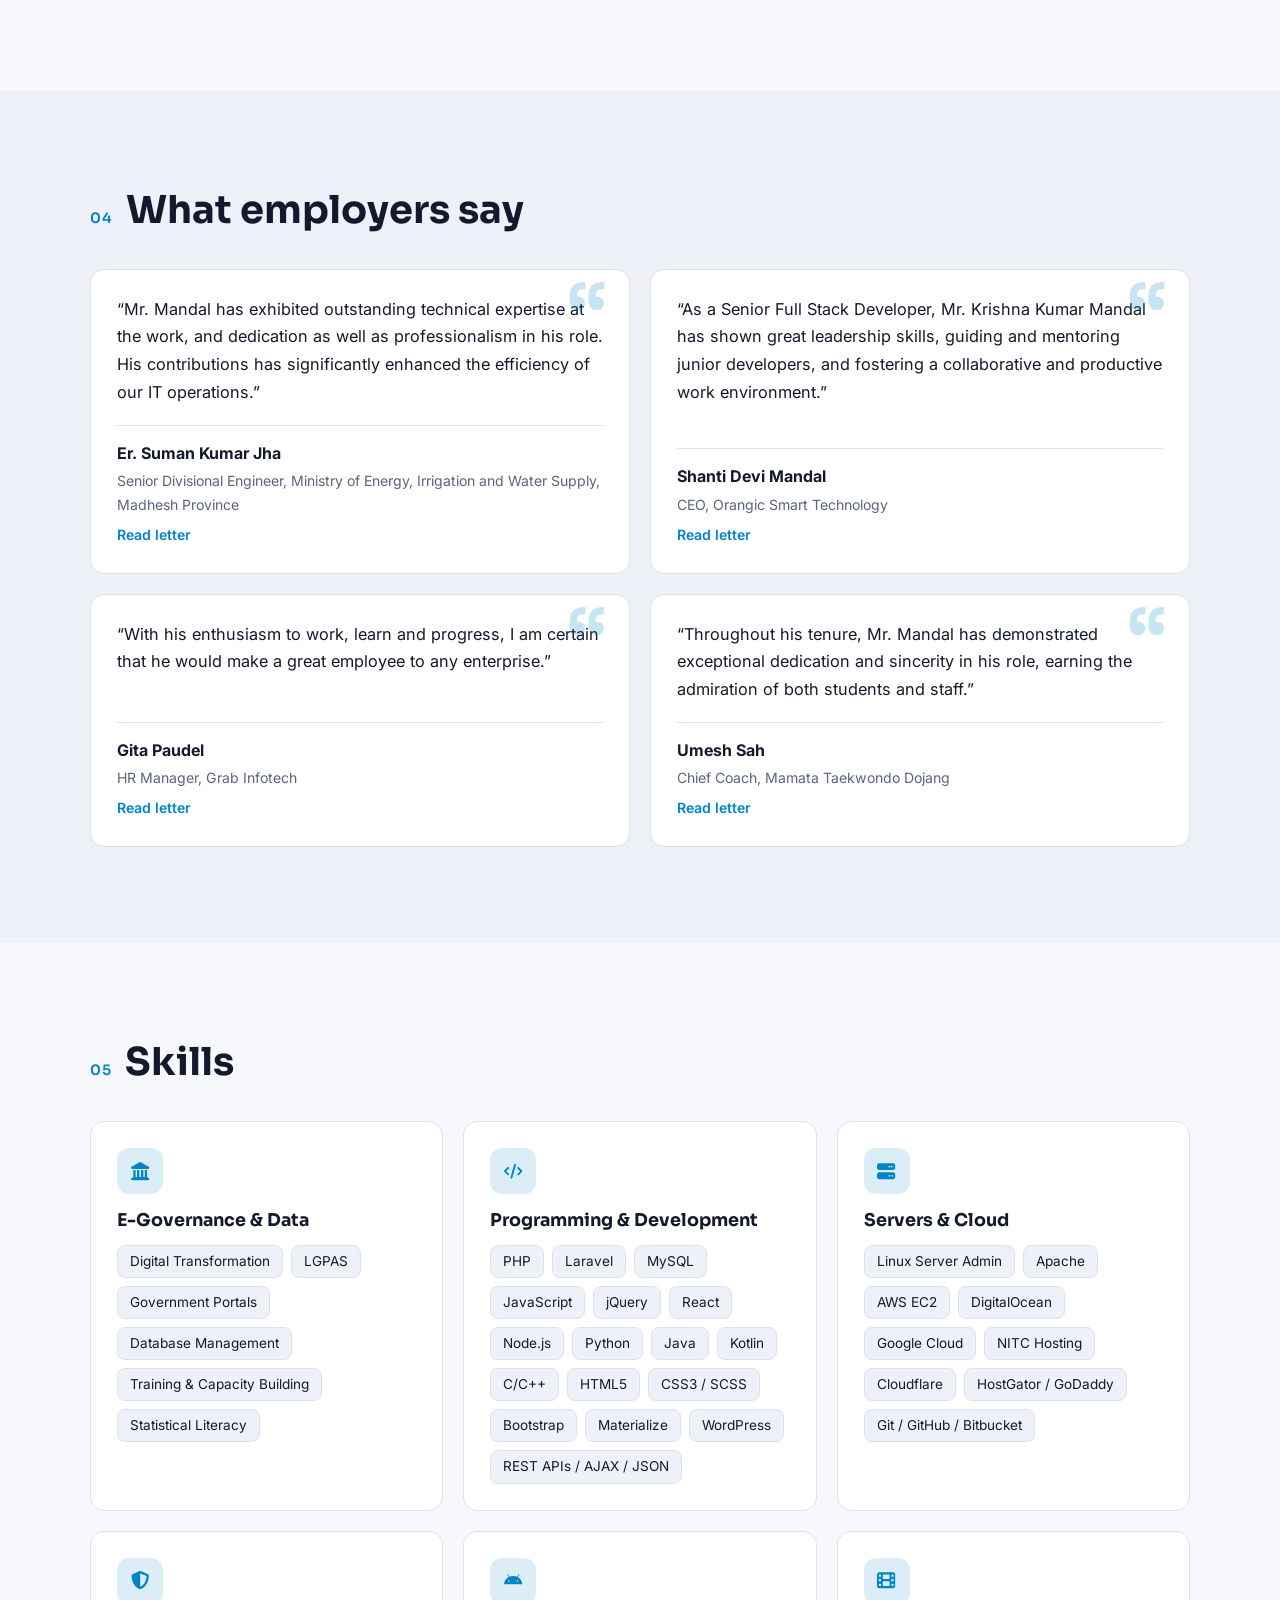
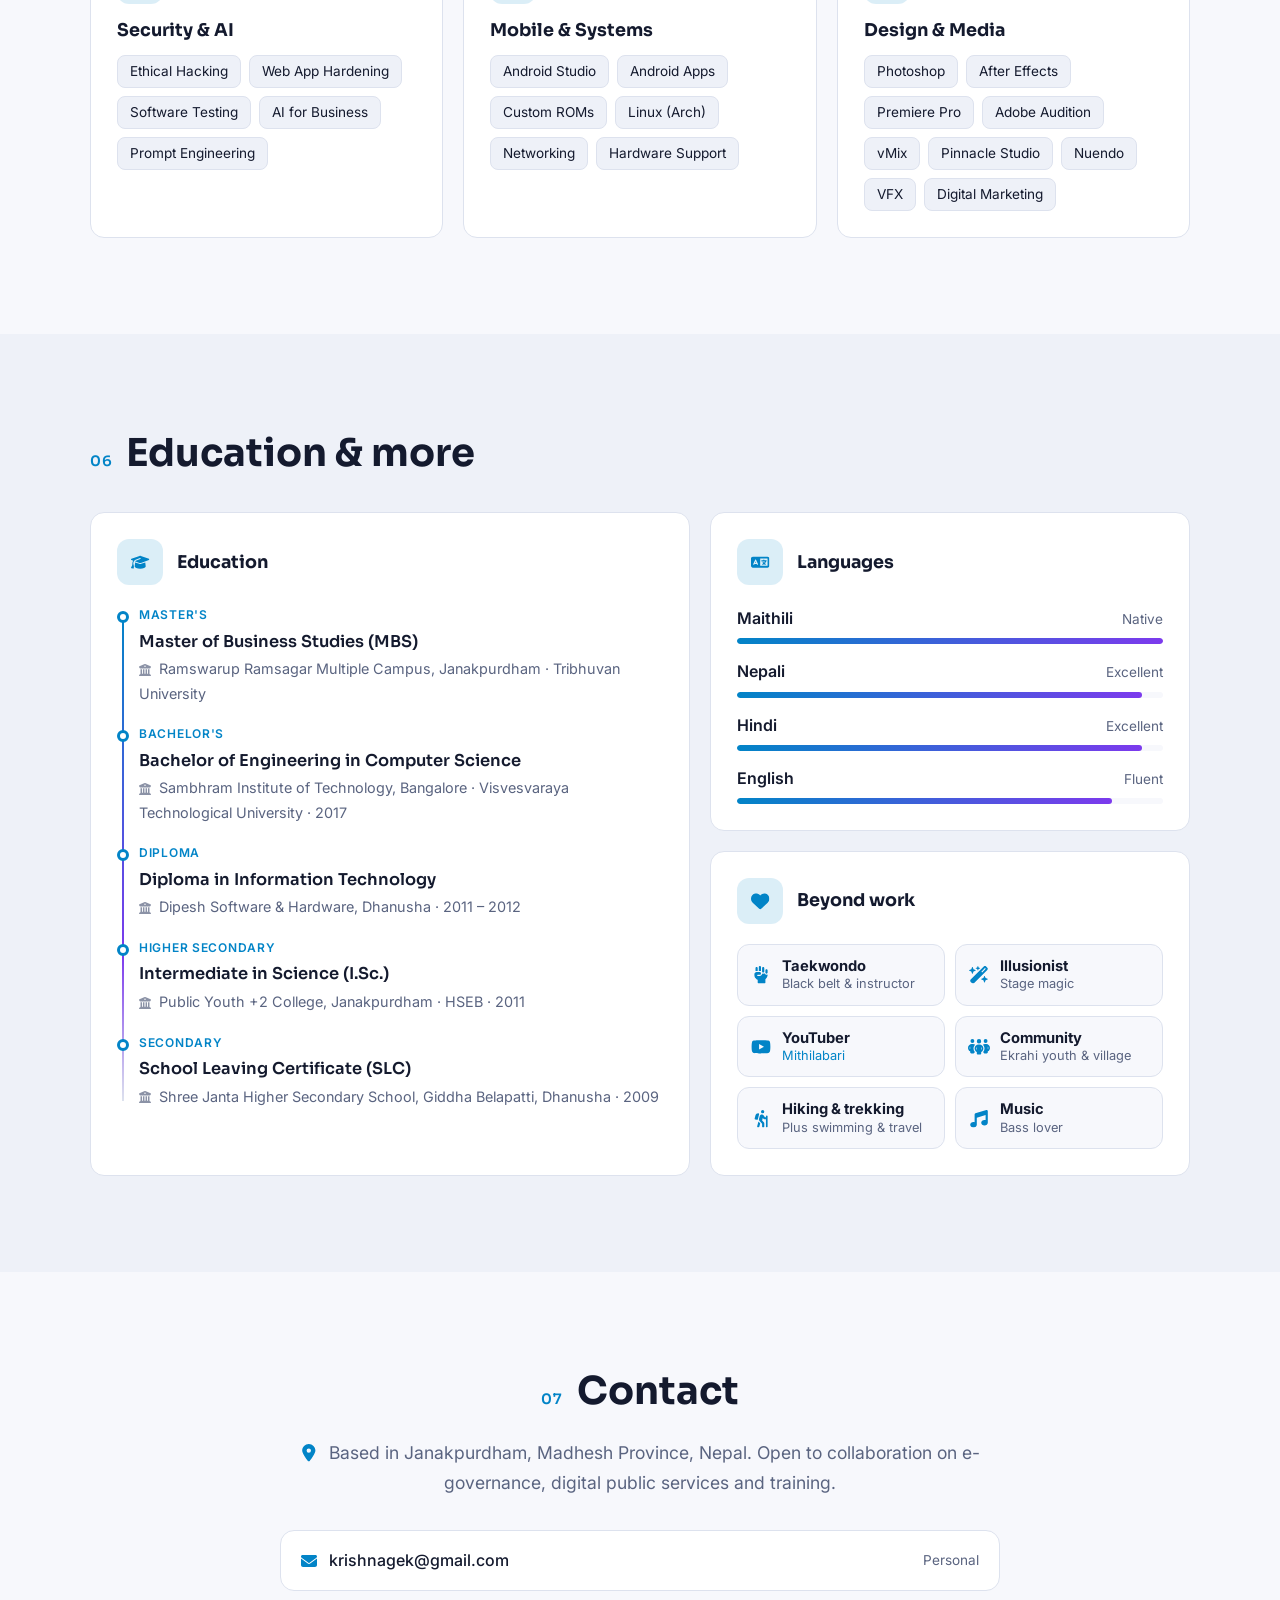
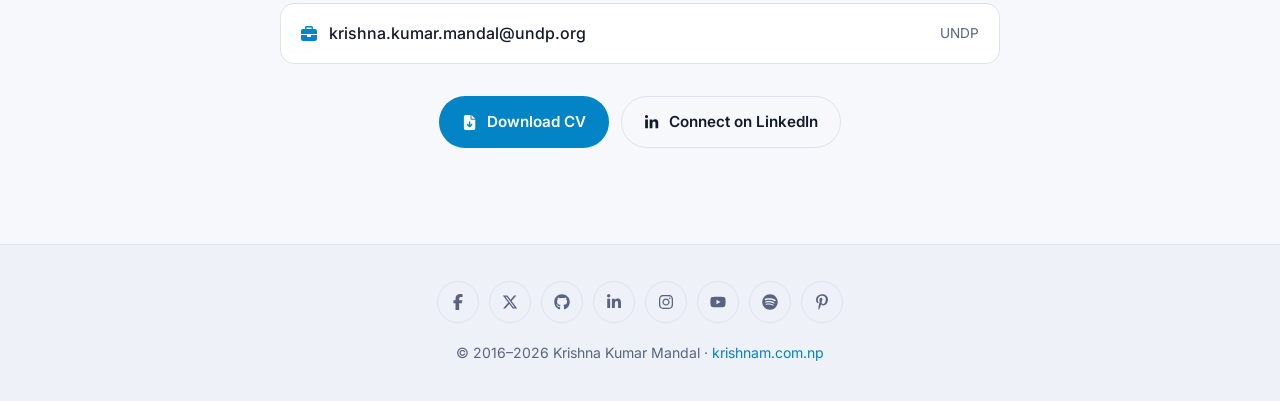
==== commit d3b7af59: "Use portrait photo as favicon Co-Authored-By: Claude Opus 5.5 <noreply@anthropic.com>" ====
--- a/index.html
+++ b/index.html
@@ -26,9 +26,9 @@
 	<meta property="og:image:alt" content="Krishna Kumar Mandal, IT Analyst, UNDP PLGSP">
 	<meta name="twitter:card" content="summary_large_image">
 
-	<link rel="icon" href="favicon.ico" sizes="any">
-	<link rel="icon" type="image/png" href="favicon-32.png" sizes="32x32">
-	<link rel="apple-touch-icon" href="apple-touch-icon.png">
+	<link rel="icon" href="favicon.ico?v=2" sizes="any">
+	<link rel="icon" type="image/png" href="favicon-32.png?v=2" sizes="32x32">
+	<link rel="apple-touch-icon" href="apple-touch-icon.png?v=2">
 	<meta name="theme-color" content="#0b1020">
 	<script>
 		document.documentElement.classList.add('js');
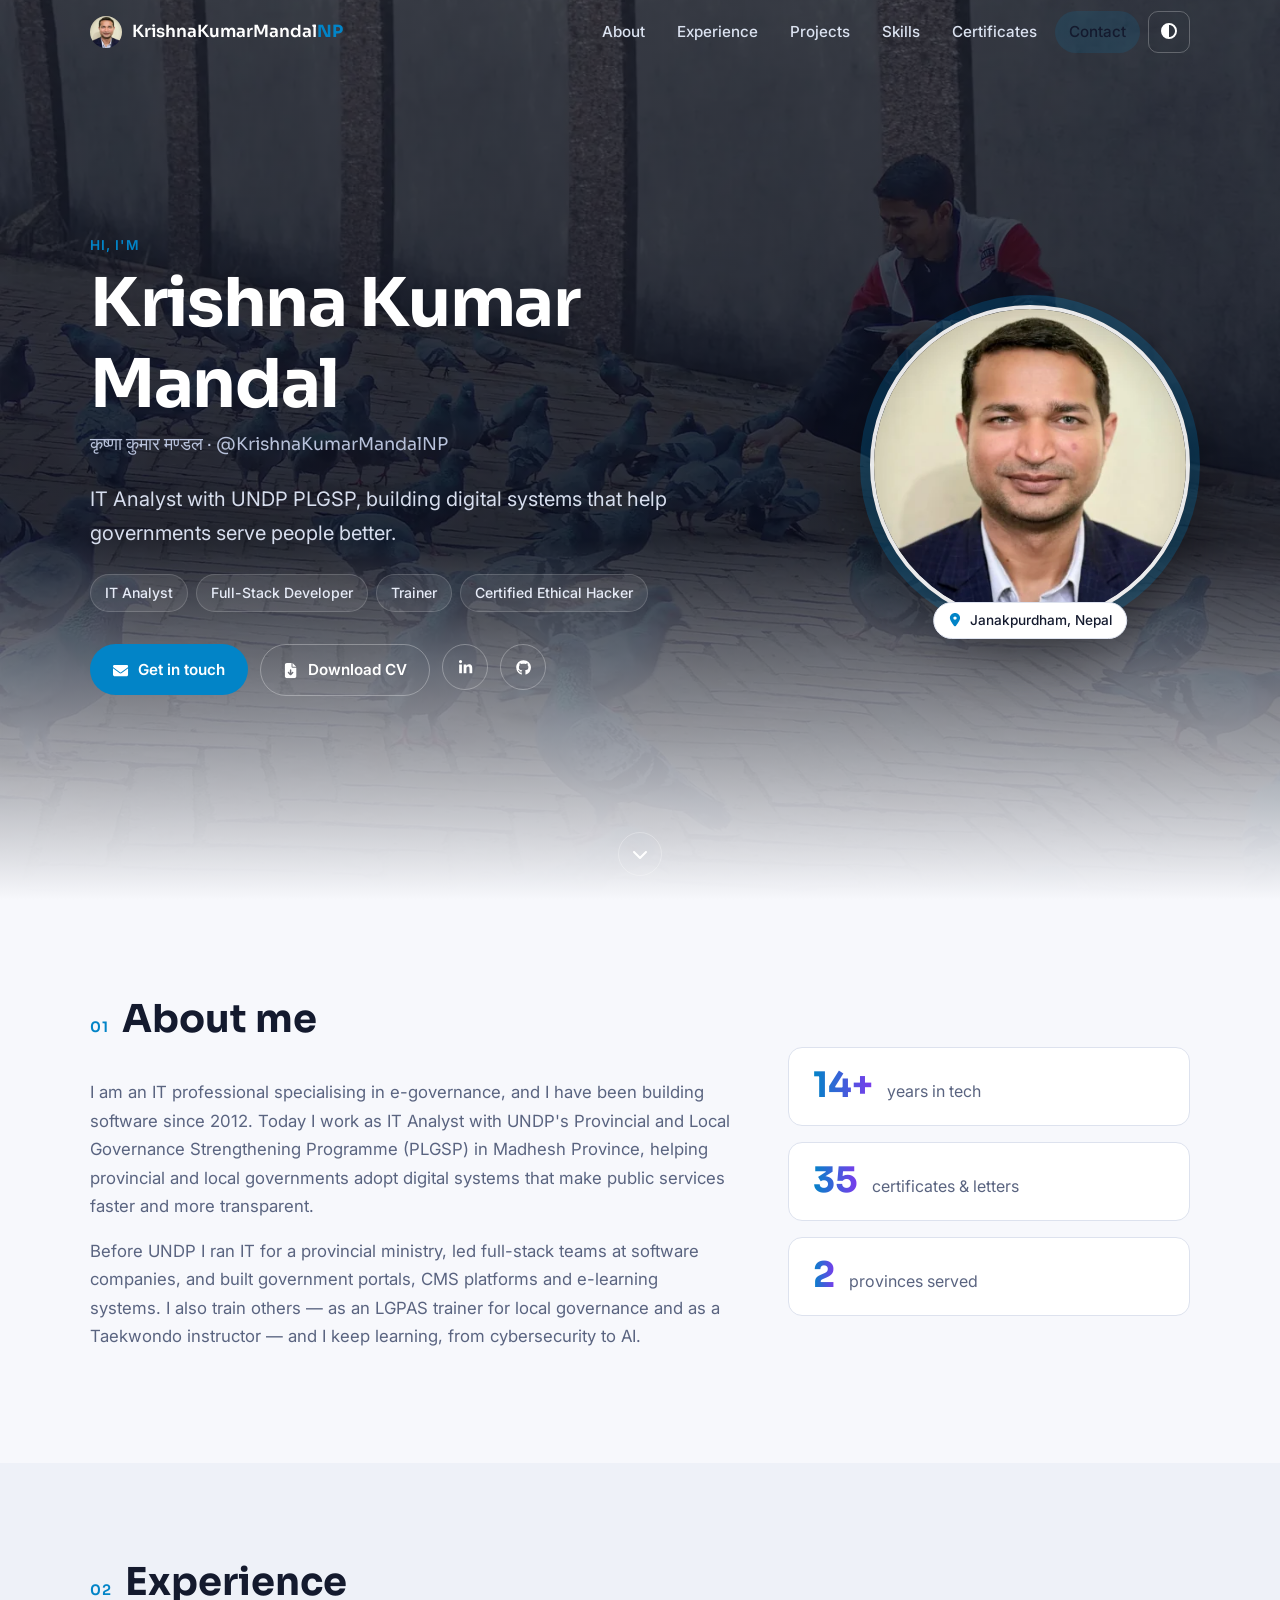
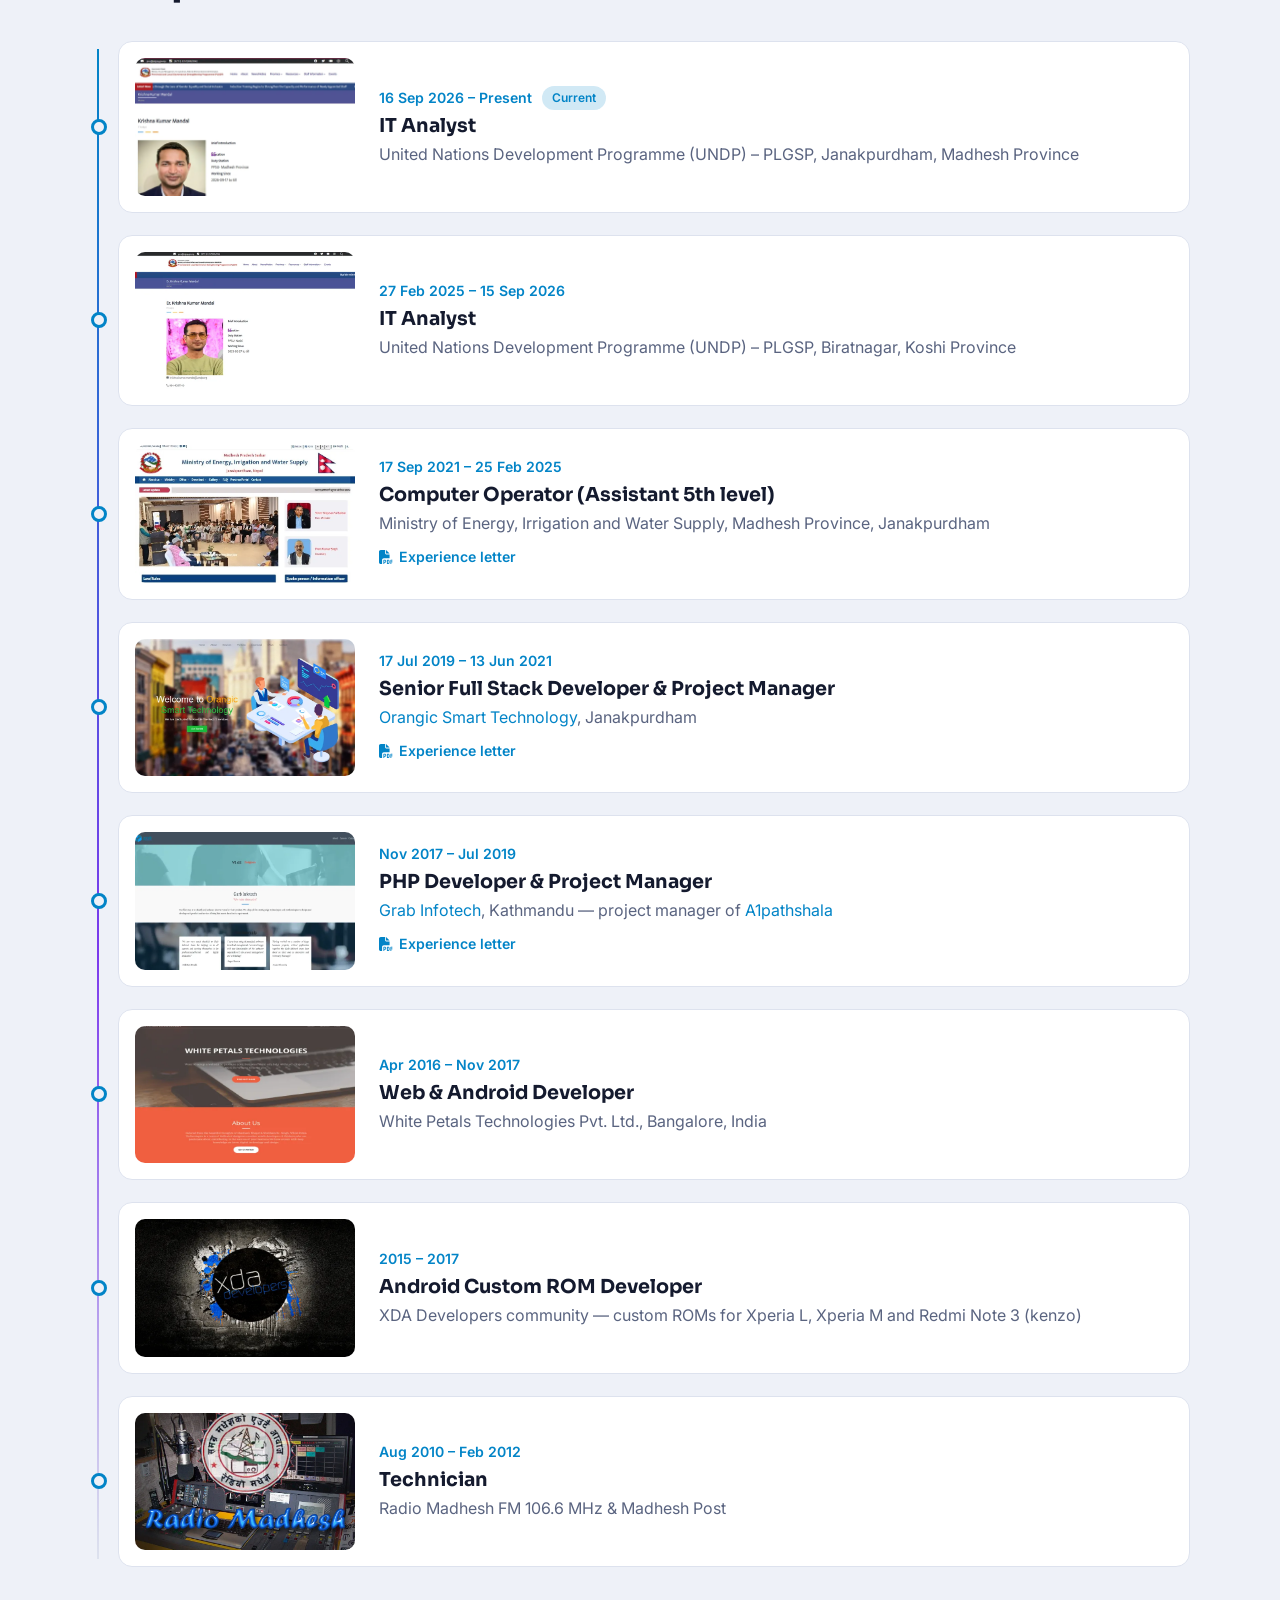
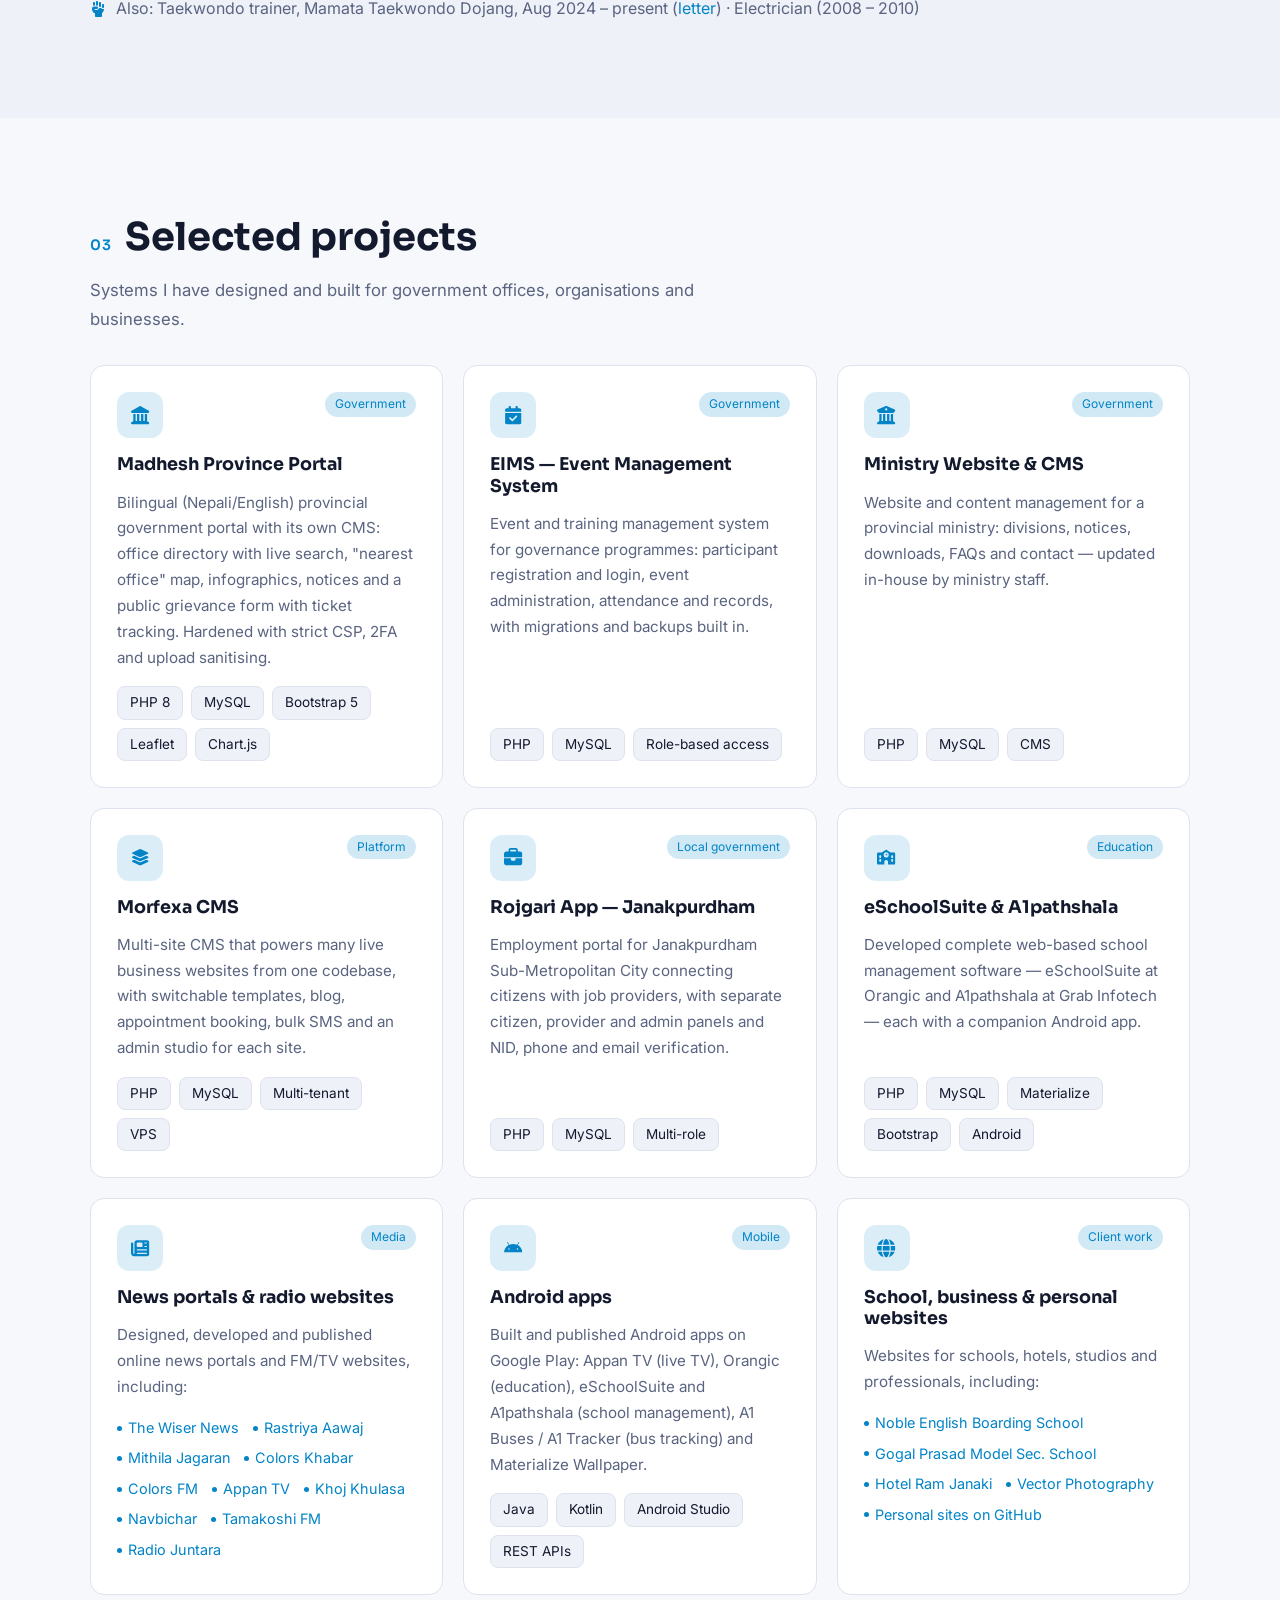
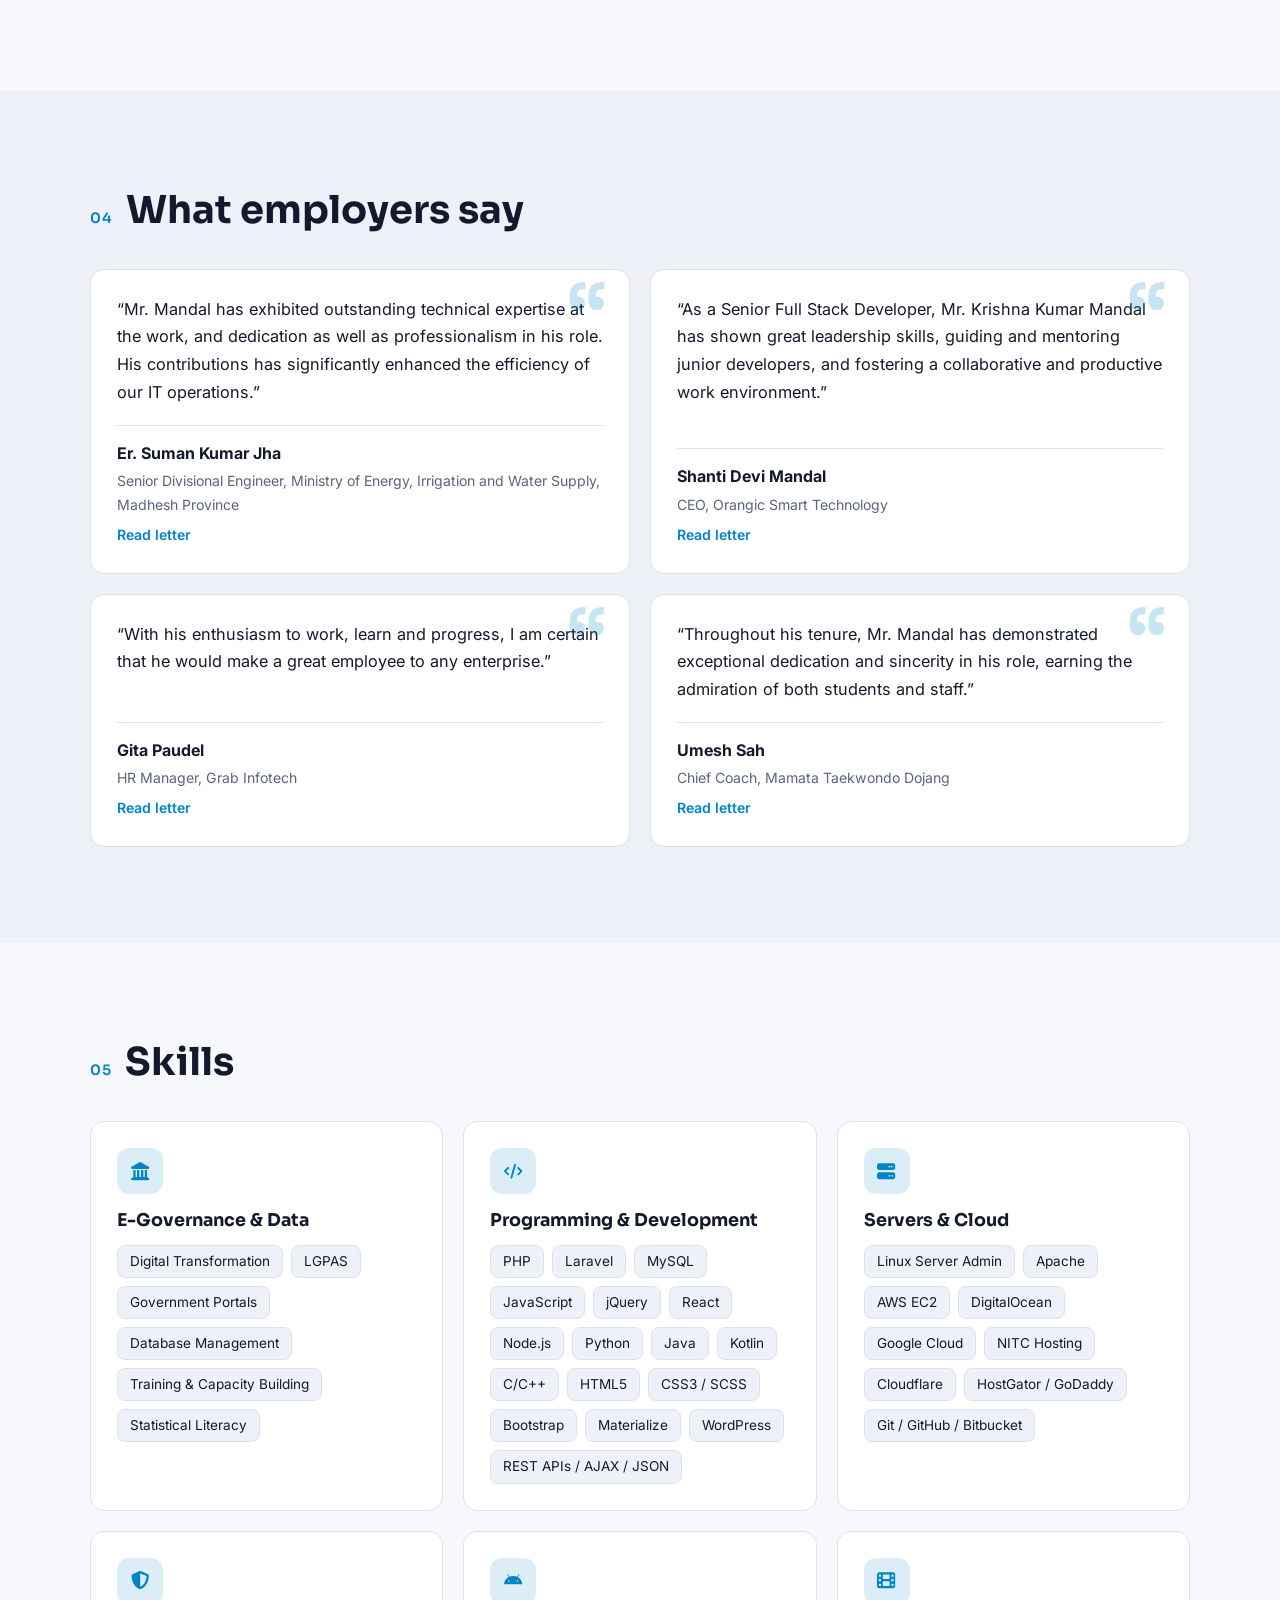
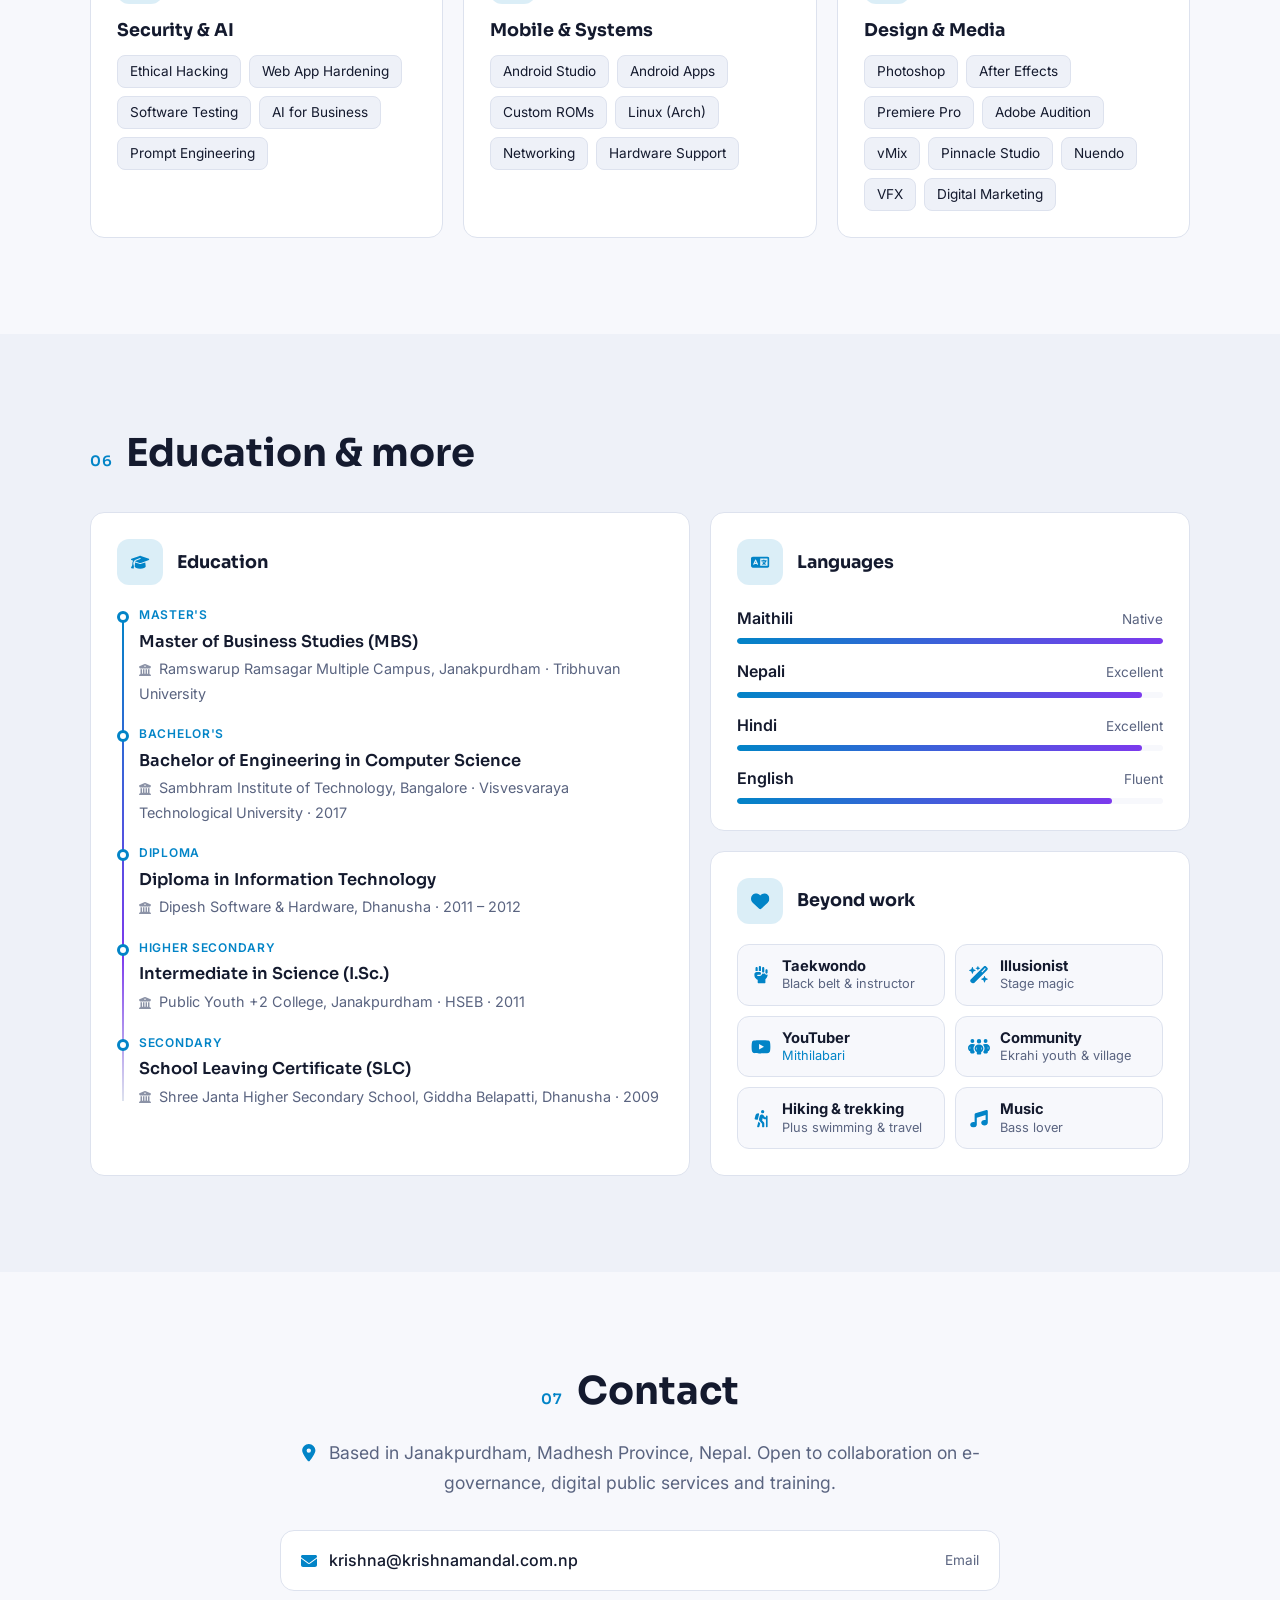
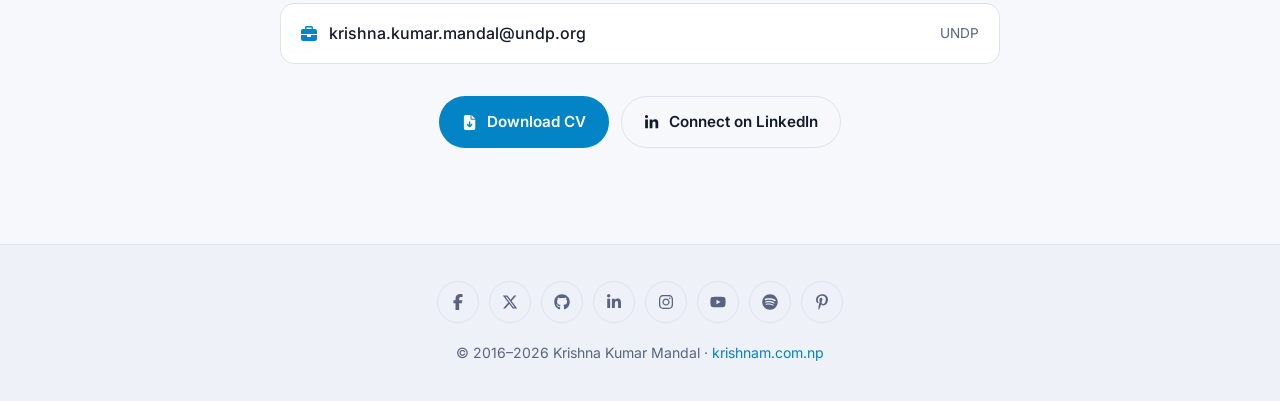
==== commit b427b604: "Use krishna@krishnamandal.com.np as main contact email Co-Authored-By: Claude Opus 5.5 <noreply@anth" ====
--- a/index.html
+++ b/index.html
@@ -56,6 +56,7 @@
 		"name": "Krishna Kumar Mandal",
 		"alternateName": ["कृष्णा कुमार मण्डल", "KrishnaKumarMandalNP", "hacksterkrishna"],
 		"url": "https://krishnam.com.np/",
+		"email": "mailto:krishna@krishnamandal.com.np",
 		"image": "https://krishnam.com.np/images/web/krishna.webp",
 		"jobTitle": "IT Analyst",
 		"worksFor": { "@type": "Organization", "name": "United Nations Development Programme (UNDP) – PLGSP" },
@@ -455,7 +456,7 @@
 				<h2 class="section-title"><span>07</span> Contact</h2>
 				<p class="contact-lead"><svg class="icon" aria-hidden="true"><use href="assets/icons.svg?v=20261121c#location-dot"></use></svg> Based in Janakpurdham, Madhesh Province, Nepal. Open to collaboration on e-governance, digital public services and training.</p>
 				<ul class="emails">
-					<li><a href="mailto:krishnagek@gmail.com"><svg class="icon" aria-hidden="true"><use href="assets/icons.svg?v=20261121c#envelope"></use></svg> krishnagek@gmail.com</a><span>Personal</span></li>
+					<li><a href="mailto:krishna@krishnamandal.com.np"><svg class="icon" aria-hidden="true"><use href="assets/icons.svg?v=20261121c#envelope"></use></svg> krishna@krishnamandal.com.np</a><span>Email</span></li>
 					<li><a href="mailto:krishna.kumar.mandal@undp.org"><svg class="icon" aria-hidden="true"><use href="assets/icons.svg?v=20261121c#briefcase"></use></svg> krishna.kumar.mandal@undp.org</a><span>UNDP</span></li>
 				</ul>
 				<div class="contact-actions">
